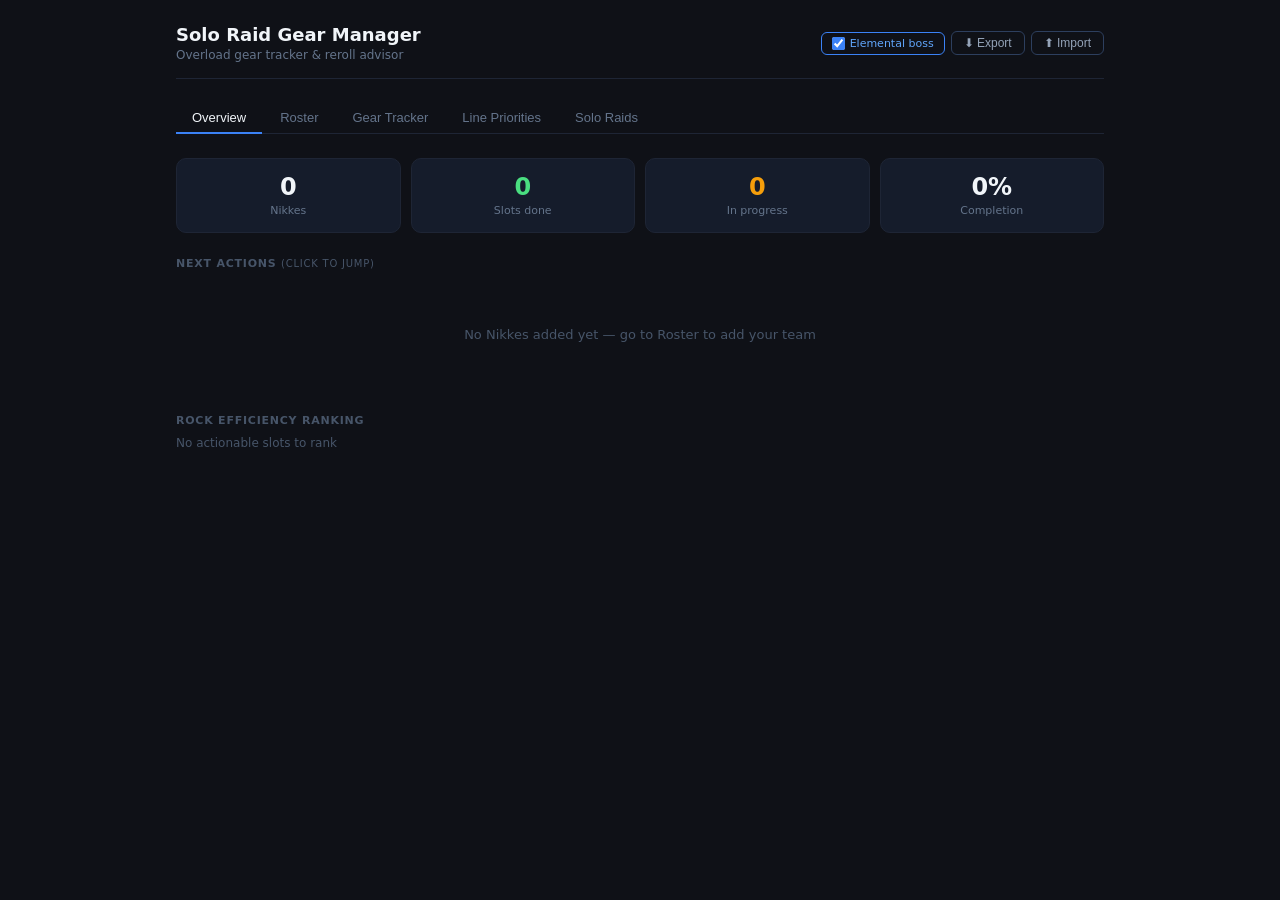
==== nikke_gear_manager.html @ ac1fc8a1 "Update nikke_gear_manager.html" ====
<!DOCTYPE html>
<html lang="en">
<head>
<meta charset="UTF-8"/>
<meta name="viewport" content="width=device-width, initial-scale=1.0"/>
<title>Nikke Solo Raid Gear Manager</title>

<!-- ============================================================
  NIKKE SOLO RAID OVERLOAD GEAR MANAGER
  ============================================================
  A tool to track overload gear lines, score rolls, and
  estimate rock costs for rerolling decisions.

  DATA MODEL
  ----------
  state.nikkes[]
    └── id, name, burst, element
    └── gear { Helmet, Chest, Gloves, Boots }
          └── lines[3] { stat, val, locked }
    └── priorities[]
          └── { line, tier, count, targetTier }

  KEY GAME RULES BAKED IN
  -----------------------
  1. Line appearance rates:  Line 1 = 100%, Line 2 = 50%, Line 3 = 30%
  2. No duplicate stats on the same gear piece
  3. Stat pool renormalizes when stats are already on a piece
  4. Tier probability:  T1–5 = 12% each, T6–10 = 7% each, T11–15 = 1% each
  5. Lock before reset — never reset an unlocked high-value line
  6. T12+ lines auto-flag for immediate locking
  7. Reroll cost = locked lines + 1 rock per roll
  8. DEF is always treated as trash

  VERDICT LOGIC (in order)
  ------------------------
  - 2+ good lines at target             → Keep
  - Good line exists but below target   → Option A (Reset) vs Option B (Sacrifice)
  - 1 good line, need a second          → Lock it, Change Effects on rest
  - No good lines                       → Change Effects freely

  ROCK COST FORMULAS
  ------------------
  Change Effects expected rocks:
    P(good stat on line i) = lineAppear[i] × goodFraction
    P(at least one good on any unlocked line) = 1 - ∏(1 - P_i)
    expectedRolls = 1 / P(at least one good)
    rocks = expectedRolls × (lockedCount + 1)

  Reset Attributes expected rocks (per line, locking after each hit):
    For each remaining good unlocked line:
      P(hit target) = sum of TIER_PROB[targetTier..15]
      P(at least one of N lines hits) = 1 - (1 - P)^N
      rocks += round(1/P) × (lockedCount + 1)
      lockedCount++

  STORAGE
  -------
  All data saved to localStorage under key 'nikke_v8'.
  Data persists across page reloads in the same browser.
============================================================ -->

<style>
/* ── Reset & base ── */
*, *::before, *::after { box-sizing: border-box; margin: 0; padding: 0; }
body {
  font-family: 'Segoe UI', system-ui, sans-serif;
  background: #0f1117;
  color: #e2e8f0;
  font-size: 14px;
  min-height: 100vh;
}

/* ── Layout ── */
.app { max-width: 960px; margin: 0 auto; padding: 1.5rem 1rem; }
.topbar {
  display: flex; align-items: center; justify-content: space-between;
  margin-bottom: 1.5rem; padding-bottom: 1rem;
  border-bottom: 1px solid #1e2535;
}
.title { font-size: 18px; font-weight: 600; color: #f1f5f9; }
.subtitle { font-size: 12px; color: #64748b; margin-top: 3px; }
.badge {
  font-size: 11px; background: #1e3a5f; color: #60a5fa;
  padding: 3px 10px; border-radius: 6px; font-weight: 500;
}

/* ── Tabs ── */
.tabs {
  display: flex; gap: 2px; margin-bottom: 1.5rem;
  border-bottom: 1px solid #1e2535;
}
.tab {
  font-size: 13px; padding: 7px 16px; border: none; background: none;
  color: #64748b; cursor: pointer; border-bottom: 2px solid transparent;
  margin-bottom: -1px; white-space: nowrap; transition: color 0.15s;
}
.tab:hover { color: #94a3b8; }
.tab.active { color: #f1f5f9; font-weight: 500; border-bottom: 2px solid #3b82f6; }
.section { display: none; }
.section.active { display: block; }

/* ── Two-column panel ── */
.two-col { display: grid; grid-template-columns: 185px 1fr; gap: 14px; }
.nikke-list { display: flex; flex-direction: column; gap: 4px; }
.nikke-item {
  padding: 8px 11px; border-radius: 8px; cursor: pointer;
  font-size: 13px; border: 1px solid transparent; line-height: 1.3;
  transition: background 0.1s;
}
.nikke-item:hover { background: #1a2235; }
.nikke-item.active { background: #1a2235; border-color: #2d3f5e; font-weight: 500; }
.nikke-item-sub { font-size: 11px; color: #64748b; margin-top: 2px; font-weight: 400; }

/* ── Roster ── */
.roster-grid { display: grid; grid-template-columns: repeat(auto-fill, minmax(175px, 1fr)); gap: 10px; margin-bottom: 1rem; }
.nikke-card {
  background: #151c2b; border: 1px solid #1e2535;
  border-radius: 10px; padding: .9rem; position: relative;
}
.nikke-name { font-size: 13px; font-weight: 600; margin-bottom: 2px; color: #f1f5f9; }
.nikke-meta { font-size: 11px; color: #64748b; margin-bottom: 9px; }
.gear-dots { display: flex; gap: 5px; }
.dot { width: 10px; height: 10px; border-radius: 50%; border: 1px solid #2d3f5e; background: #1a2235; }
.dot.done   { background: #22c55e; border-color: #22c55e; }
.dot.partial { background: #f59e0b; border-color: #f59e0b; }
.dot.warn   { background: #ef4444; border-color: #ef4444; }
.add-nikke-btn {
  border: 1px dashed #2d3f5e; background: none;
  display: flex; align-items: center; justify-content: center; gap: 6px;
  cursor: pointer; height: 68px; color: #64748b; font-size: 13px;
  border-radius: 10px; width: 175px; transition: background 0.1s;
}
.add-nikke-btn:hover { background: #1a2235; }

/* ── Delete confirm ── */
.del-btn {
  font-size: 12px; background: none; border: none; color: #475569;
  cursor: pointer; padding: 2px 5px; border-radius: 4px; line-height: 1;
}
.del-btn:hover { color: #ef4444; }
.del-confirm {
  display: none; position: absolute; top: 8px; right: 8px;
  background: #151c2b; border: 1px solid #ef4444; border-radius: 8px;
  padding: 6px 8px; font-size: 11px; color: #ef4444; z-index: 10;
  white-space: nowrap; box-shadow: 0 4px 12px rgba(0,0,0,0.4);
  align-items: center; gap: 6px;
}
.del-confirm.show { display: flex; }
.del-confirm-yes { font-size: 11px; font-weight: 600; background: #ef4444; color: #fff; border: none; border-radius: 4px; padding: 2px 8px; cursor: pointer; }
.del-confirm-no  { font-size: 11px; background: none; border: 1px solid #2d3f5e; border-radius: 4px; padding: 2px 8px; cursor: pointer; color: #94a3b8; }

/* ── Gear slot cards ── */
.slot-card {
  background: #151c2b; border: 1px solid #1e2535;
  border-radius: 10px; padding: .9rem; margin-bottom: 8px;
}
.slot-header { display: flex; align-items: center; justify-content: space-between; margin-bottom: 10px; }
.slot-tag {
  font-size: 11px; background: #1a2235; color: #94a3b8;
  padding: 2px 9px; border-radius: 5px; border: 1px solid #2d3f5e; font-weight: 600;
  letter-spacing: .04em; text-transform: uppercase;
}
.lines-grid { display: grid; grid-template-columns: 1fr 1fr 1fr; gap: 8px; }
.line-box {
  border: 1px solid #1e2535; border-radius: 8px; padding: 8px;
  background: #0f1117; display: flex; flex-direction: column; gap: 5px;
}
.line-header { display: flex; align-items: center; justify-content: space-between; }
.line-label { font-size: 10px; color: #475569; text-transform: uppercase; letter-spacing: .05em; }
.line-chance { font-size: 10px; padding: 1px 5px; border-radius: 4px; font-weight: 600; }
.lc-100 { background: #052e16; color: #4ade80; }
.lc-50  { background: #052e16; color: #86efac; }
.lc-30  { background: #422006; color: #fbbf24; }
.line-box select {
  width: 100%; font-size: 12px; border: none; background: #0f1117;
  color: #e2e8f0; cursor: pointer; padding: 2px 0; border-radius: 4px;
}
.line-box select option { background: #151c2b; color: #e2e8f0; }
.line-box select:focus { outline: none; }
.value-row { display: flex; align-items: center; gap: 4px; }
.value-input {
  width: 100%; font-size: 12px; border: none;
  border-bottom: 1px solid #2d3f5e; background: none;
  color: #f1f5f9; padding: 1px 0; outline: none;
}
.value-input::placeholder { color: #334155; }
.value-input:disabled { opacity: .3; cursor: not-allowed; }
.value-unit { font-size: 11px; color: #475569; }
.tier-badge { font-size: 10px; padding: 1px 5px; border-radius: 4px; font-weight: 700; }
.tb-low   { background: #3f1010; color: #f87171; }
.tb-mid   { background: #3f2a06; color: #fbbf24; }
.tb-high  { background: #052e16; color: #4ade80; }
.tb-elite { background: #0c1f3f; color: #60a5fa; }
.line-bar { height: 3px; border-radius: 2px; background: #1e2535; margin-top: 2px; }
.bar-essential { background: #22c55e; }
.bar-ideal     { background: #3b82f6; }
.bar-passable  { background: #f59e0b; }
.bar-trash     { background: #ef4444; }
.prio-tag { font-size: 9px; padding: 1px 5px; border-radius: 3px; font-weight: 600; text-transform: uppercase; letter-spacing: .03em; }
.prio-essential { background: #052e16; color: #4ade80; }
.prio-ideal { background: #0c1f3f; color: #60a5fa; }
.prio-passable { background: #3f2a06; color: #fbbf24; }
.prio-trash { background: #3f1010; color: #f87171; }
.rank-badge { font-size: 10px; font-weight: 700; padding: 1px 6px; border-radius: 4px; margin-right: 6px; background: #1e3a5f; color: #60a5fa; }
.rank-row { cursor: pointer; transition: background 0.1s; }
.rank-row:hover { background: #1a2235; }
.sort-header { cursor: pointer; user-select: none; }
.sort-header:hover { color: #60a5fa; }
.lock-btn {
  font-size: 10px; padding: 2px 6px; border-radius: 4px;
  border: 1px solid #2d3f5e; background: none; cursor: pointer;
  color: #64748b; margin-top: 1px; width: 100%; transition: all 0.1s;
}
.lock-btn.locked { background: #052e16; color: #4ade80; border-color: #166534; }
.lock-btn:hover:not(:disabled) { background: #1a2235; }
.lock-btn:disabled { opacity: .3; cursor: not-allowed; }
.warn-text  { font-size: 10px; color: #ef4444; }
.below-text { font-size: 10px; color: #f59e0b; }

/* ── Verdict box ── */
.verdict {
  margin-top: 9px; padding: 10px 12px; border-radius: 8px;
  font-size: 12px; line-height: 1.6;
}
.v-keep   { background: #052e16; border: 1px solid #166534; color: #86efac; }
.v-ok     { background: #3f2a06; border: 1px solid #92400e; color: #fcd34d; }
.v-reroll { background: #3f1010; border: 1px solid #991b1b; color: #fca5a5; }
.verdict-title { font-weight: 700; font-size: 13px; margin-bottom: 7px; cursor: pointer; list-style: none; display: flex; align-items: center; gap: 6px; }
.verdict-title::before { content: '▶'; font-size: 9px; transition: transform 0.15s; }
details[open] > .verdict-title::before { transform: rotate(90deg); }
.verdict-title::-webkit-details-marker { display: none; }
.verdict-option {
  margin-bottom: 8px; padding: 8px 10px; border-radius: 6px;
  background: rgba(0,0,0,0.25);
}
.verdict-option-title { font-weight: 600; margin-bottom: 4px; }
.verdict-steps { display: flex; flex-direction: column; gap: 3px; margin-top: 4px; }
.verdict-step  { display: flex; gap: 7px; align-items: baseline; font-size: 11px; }
.step-num      { font-weight: 700; opacity: .5; flex-shrink: 0; width: 14px; }
.rock-est {
  display: inline-block; margin-top: 6px; font-size: 11px;
  padding: 2px 9px; border-radius: 5px;
  background: rgba(255,255,255,0.08); font-weight: 700;
}
.recommended-badge {
  font-size: 10px; background: #166534; color: #4ade80;
  padding: 1px 6px; border-radius: 4px; margin-left: 6px; vertical-align: middle;
}

/* ── Attribute summary table ── */
.attr-summary {
  margin-bottom: 10px; background: #151c2b;
  border: 1px solid #1e2535; border-radius: 10px; padding: .9rem;
}
.attr-summary-title {
  font-size: 11px; font-weight: 600; margin-bottom: 9px;
  color: #64748b; text-transform: uppercase; letter-spacing: .07em;
}
.attr-table { width: 100%; border-collapse: collapse; font-size: 12px; }
.attr-table th {
  text-align: left; font-size: 10px; font-weight: 600; color: #475569;
  padding: 3px 7px; text-transform: uppercase; letter-spacing: .05em;
  border-bottom: 1px solid #1e2535;
}
.attr-table td { padding: 5px 7px; border-bottom: 1px solid #1a2235; }
.attr-table tr:last-child td { border-bottom: none; }
.met   { color: #4ade80; font-weight: 600; }
.unmet { color: #f87171; font-weight: 600; }
.no-min { color: #475569; }

/* ── Priority tab ── */
.prio-card {
  background: #151c2b; border: 1px solid #1e2535;
  border-radius: 10px; padding: .9rem; margin-bottom: 8px;
}
.prio-col-labels { display: grid; grid-template-columns: 1fr 90px 50px 72px 26px; gap: 6px; margin-bottom: 5px; }
.prio-col-label  { font-size: 10px; color: #475569; text-transform: uppercase; letter-spacing: .05em; padding: 0 3px; }
.prio-row        { display: grid; grid-template-columns: 1fr 90px 50px 72px 26px; gap: 6px; align-items: center; margin-bottom: 4px; }
.prio-row select, .tier-target-select { font-size: 12px; background: #0f1117; color: #e2e8f0; border: 1px solid #2d3f5e; border-radius: 4px; padding: 2px 4px; }
.prio-count-input {
  width: 100%; font-size: 12px; padding: 2px 4px; text-align: center;
  border: 1px solid #2d3f5e; border-radius: 4px;
  background: #0f1117; color: #e2e8f0;
}
.tier-target-select { width: 100%; }
.add-line-btn {
  font-size: 12px; background: none; border: 1px dashed #2d3f5e;
  border-radius: 6px; padding: 4px 12px; cursor: pointer; color: #64748b;
  margin-top: 4px; transition: background 0.1s;
}
.add-line-btn:hover { background: #1a2235; }
.prio-hint { font-size: 11px; color: #475569; margin-top: 4px; }
.small-del-btn { font-size: 12px; background: none; border: none; color: #475569; cursor: pointer; padding: 2px 4px; border-radius: 3px; }
.small-del-btn:hover { color: #ef4444; }

/* ── Overview ── */
.ov-grid { display: grid; grid-template-columns: repeat(4,1fr); gap: 10px; margin-bottom: 1.5rem; }
.metric-card { background: #151c2b; border: 1px solid #1e2535; border-radius: 10px; padding: .9rem; text-align: center; }
.metric-val   { font-size: 24px; font-weight: 700; margin-bottom: 3px; color: #f1f5f9; }
.metric-label { font-size: 11px; color: #64748b; }
.ov-nikke { background: #151c2b; border: 1px solid #1e2535; border-radius: 10px; padding: .8rem; margin-bottom: 8px; }
.prog-row { display: grid; grid-template-columns: 130px 1fr 38px; gap: 10px; align-items: center; font-size: 13px; margin-bottom: 6px; }
.prog-bg  { height: 5px; background: #1a2235; border-radius: 3px; overflow: hidden; }
.prog-fill { height: 100%; border-radius: 3px; background: #3b82f6; }
.prog-pct { font-size: 11px; color: #64748b; text-align: right; }
.pills { display: flex; flex-wrap: wrap; gap: 4px; margin-top: 4px; }
.pill { font-size: 11px; padding: 2px 8px; border-radius: 5px; font-weight: 500; }
.p-essential { background: #052e16; color: #4ade80; }
.p-ideal     { background: #0c1f3f; color: #60a5fa; }
.p-passable  { background: #3f2a06; color: #fbbf24; }
.p-unmet     { background: #3f1010; color: #f87171; }

/* ── Forms ── */
.form-panel {
  display: none; max-width: 320px; background: #151c2b;
  border: 1px solid #1e2535; border-radius: 10px;
  padding: .9rem; margin-top: 10px;
}
.form-panel.show { display: block; }
.form-panel-title { font-size: 13px; font-weight: 600; margin-bottom: 12px; color: #f1f5f9; }
.form-row { margin-bottom: 10px; }
.form-label { font-size: 12px; color: #94a3b8; margin-bottom: 4px; display: block; }
.form-input { width: 100%; font-size: 13px; padding: 6px 9px; background: #0f1117; border: 1px solid #2d3f5e; border-radius: 6px; color: #e2e8f0; }
.form-row select { width: 100%; font-size: 13px; padding: 6px 9px; background: #0f1117; border: 1px solid #2d3f5e; border-radius: 6px; color: #e2e8f0; }
.btn { font-size: 13px; padding: 6px 16px; border-radius: 6px; cursor: pointer; border: 1px solid #2d3f5e; background: none; color: #94a3b8; transition: background 0.1s; }
.btn:hover { background: #1a2235; }
.btn-primary { background: #3b82f6; color: #fff; border-color: #3b82f6; }
.btn-primary:hover { background: #2563eb; }
.btn-row { display: flex; gap: 8px; justify-content: flex-end; margin-top: 12px; }
.nikke-hdr { display: flex; align-items: center; gap: 9px; margin-bottom: 12px; }
.avatar {
  width: 34px; height: 34px; border-radius: 50%; background: #1e3a5f;
  display: flex; align-items: center; justify-content: center;
  font-size: 12px; font-weight: 700; color: #60a5fa; flex-shrink: 0;
}
.info-note {
  font-size: 11px; color: #64748b; padding: 7px 10px;
  background: #0f1117; border-radius: 6px; border: 1px solid #1e2535;
}
.section-label {
  font-size: 11px; font-weight: 600; color: #475569;
  text-transform: uppercase; letter-spacing: .07em; margin-bottom: 9px;
}
.empty-state { text-align: center; padding: 3rem 1rem; color: #475569; font-size: 13px; }
.topbar-actions { display: flex; gap: 6px; align-items: center; }
.elemental-toggle { display: flex; align-items: center; gap: 5px; font-size: 11px; color: #94a3b8; cursor: pointer; padding: 4px 10px; border: 1px solid #2d3f5e; border-radius: 6px; }
.elemental-toggle:has(input:checked) { border-color: #3b82f6; color: #60a5fa; }
.btn-sm { font-size: 12px; padding: 4px 12px; border-radius: 6px; cursor: pointer; border: 1px solid #2d3f5e; background: none; color: #94a3b8; transition: background 0.1s; }
.btn-sm:hover { background: #1a2235; color: #f1f5f9; }
#nn-select { background: #0f1117; color: #e2e8f0; border: 1px solid #2d3f5e; border-radius: 6px; font-size: 13px; }
#nn-select option { padding: 4px 8px; }
#nn-select option:checked { background: #1e3a5f; color: #60a5fa; }
</style>
</head>
<body>
<div class="app">
  <div class="topbar">
    <div>
      <div class="title">Solo Raid Gear Manager</div>
      <div class="subtitle">Overload gear tracker &amp; reroll advisor</div>
    </div>
    <div class="topbar-actions">
      <label class="elemental-toggle" title="Include Elemental Damage in gain calculations">
        <input type="checkbox" id="elemental-chk" onchange="toggleElementalBoss(this.checked)" style="accent-color:#3b82f6"/>
        <span>Elemental boss</span>
      </label>
      <button class="btn btn-sm" onclick="exportData()">⬇ Export</button>
      <button class="btn btn-sm" onclick="document.getElementById('import-file').click()">⬆ Import</button>
      <input type="file" id="import-file" accept=".json" style="display:none" onchange="importData(event)">
    </div>
  </div>

  <div class="tabs">
    <button class="tab active" onclick="switchTab('overview',event)">Overview</button>
    <button class="tab" onclick="switchTab('roster',event)">Roster</button>
    <button class="tab" onclick="switchTab('gear',event)">Gear Tracker</button>
    <button class="tab" onclick="switchTab('priority',event)">Line Priorities</button>
    <button class="tab" onclick="switchTab('raids',event)">Solo Raids</button>
  </div>

  <div id="overview" class="section active"></div>
  <div id="roster"   class="section"></div>
  <div id="gear"     class="section"></div>
  <div id="priority" class="section"></div>
  <div id="raids"    class="section"></div>
</div>

<script>
// ============================================================
//  CONSTANTS & GAME DATA
// ============================================================

const SLOTS = ['Helmet', 'Chest', 'Gloves', 'Boots'];

const PRIORITY_TIERS = ['Essential', 'Ideal', 'Passable'];

// Full Nikke roster from Prydwen.gg (name, burst, element)
// Burst: I, II, III; Element: Fire, Water, Wind, Electric, Iron
const NIKKE_DATABASE = [
  {name:'2B',burst:'III',element:'Fire'},
  {name:'A2',burst:'III',element:'Fire'},
  {name:'Ada Wong',burst:'III',element:'Electric'},
  {name:'Ade',burst:'II',element:'Wind'},
  {name:'Ade: Agent Bunny',burst:'II',element:'Iron'},
  {name:'Admi',burst:'II',element:'Wind'},
  {name:'Alice',burst:'III',element:'Fire'},
  {name:'Alice: Wonderland Bunny',burst:'I',element:'Water'},
  {name:'Anchor',burst:'I',element:'Wind'},
  {name:'Anchor: Innocent Maid',burst:'II',element:'Water'},
  {name:'Anis',burst:'II',element:'Iron'},
  {name:'Anis: Sparkling Summer',burst:'III',element:'Electric'},
  {name:'Anis: Star',burst:'I',element:'Electric'},
  {name:'Anne: Miracle Fairy',burst:'II',element:'Wind'},
  {name:'Arcana',burst:'II',element:'Electric'},
  {name:'Arcana: Fortune Mate',burst:'II',element:'Fire'},
  {name:'Aria',burst:'II',element:'Water'},
  {name:'Asuka Shikinami Langley',burst:'III',element:'Fire'},
  {name:'Asuka Shikinami Langley: Wille',burst:'III',element:'Wind'},
  {name:'Avistar',burst:'I',element:'Electric'},
  {name:'Bay',burst:'II',element:'Fire'},
  {name:'Bay (Treasure)',burst:'II',element:'Fire'},
  {name:'Belorta',burst:'II',element:'Electric'},
  {name:'Biscuit',burst:'II',element:'Electric'},
  {name:'Blanc',burst:'II',element:'Wind'},
  {name:'Bready',burst:'III',element:'Water'},
  {name:'Brid',burst:'III',element:'Water'},
  {name:'Brid: Silent Track',burst:'II',element:'Fire'},
  {name:'Centi',burst:'II',element:'Iron'},
  {name:'Centi (Treasure)',burst:'II',element:'Iron'},
  {name:'Chime',burst:'II',element:'Iron'},
  {name:'Chisato Nishikigi',burst:'III',element:'Iron'},
  {name:'Cinderella',burst:'III',element:'Electric'},
  {name:'Claire Redfield',burst:'I',element:'Electric'},
  {name:'Clay',burst:'II',element:'Electric'},
  {name:'Cocoa',burst:'I',element:'Fire'},
  {name:'Crow',burst:'III',element:'Fire'},
  {name:'Crown',burst:'II',element:'Iron'},
  {name:'Crust',burst:'II',element:'Water'},
  {name:'D',burst:'III',element:'Wind'},
  {name:'D: Killer Wife',burst:'I',element:'Fire'},
  {name:'Delta',burst:'II',element:'Wind'},
  {name:'Delta: Ninja Thief',burst:'II',element:'Water'},
  {name:'Diesel',burst:'II',element:'Wind'},
  {name:'Diesel (Treasure)',burst:'II',element:'Wind'},
  {name:'Diesel: Winter Sweets',burst:'III',element:'Fire'},
  {name:'Dolla',burst:'II',element:'Wind'},
  {name:'Dorothy',burst:'I',element:'Water'},
  {name:'Dorothy: Serendipity',burst:'III',element:'Water'},
  {name:'Drake',burst:'III',element:'Fire'},
  {name:'Drake (Treasure)',burst:'III',element:'Fire'},
  {name:'E.H.',burst:'III',element:'Wind'},
  {name:'Ein',burst:'III',element:'Electric'},
  {name:'Elegg',burst:'II',element:'Electric'},
  {name:'Elegg: Boom and Shock',burst:'III',element:'Water'},
  {name:'Emilia',burst:'III',element:'Water'},
  {name:'Emma',burst:'I',element:'Fire'},
  {name:'Emma: Tactical Upgrade',burst:'I',element:'Fire'},
  {name:'Epinel',burst:'III',element:'Wind'},
  {name:'Ether',burst:'I',element:'Electric'},
  {name:'Eunhwa',burst:'II',element:'Fire'},
  {name:'Eunhwa: Tactical Upgrade',burst:'II',element:'Fire'},
  {name:'Eve',burst:'III',element:'Iron'},
  {name:'Exia',burst:'I',element:'Electric'},
  {name:'Exia (Treasure)',burst:'I',element:'Electric'},
  {name:'Flora',burst:'II',element:'Electric'},
  {name:'Folkwang',burst:'II',element:'Water'},
  {name:'Frima',burst:'I',element:'Iron'},
  {name:'Frima (Treasure)',burst:'I',element:'Iron'},
  {name:'Grave',burst:'II',element:'Fire'},
  {name:'Guillotine',burst:'III',element:'Electric'},
  {name:'Guillotine: Winter Slayer',burst:'III',element:'Water'},
  {name:'Guilty',burst:'II',element:'Wind'},
  {name:'Harran',burst:'III',element:'Electric'},
  {name:'Helm',burst:'III',element:'Water'},
  {name:'Helm (Treasure)',burst:'III',element:'Water'},
  {name:'Helm: Aquamarine',burst:'II',element:'Iron'},
  {name:'Himeno',burst:'II',element:'Wind'},
  {name:'Isabel',burst:'III',element:'Electric'},
  {name:'Jackal',burst:'I',element:'Iron'},
  {name:'Jill Valentine',burst:'III',element:'Electric'},
  {name:'Julia',burst:'III',element:'Iron'},
  {name:'Julia (Treasure)',burst:'III',element:'Iron'},
  {name:'K',burst:'III',element:'Electric'},
  {name:'Kilo',burst:'III',element:'Fire'},
  {name:'Kurumi',burst:'I',element:'Iron'},
  {name:'Label',burst:'I',element:'Iron'},
  {name:'Laplace',burst:'III',element:'Iron'},
  {name:'Laplace (Treasure)',burst:'III',element:'Iron'},
  {name:'Leona',burst:'II',element:'Water'},
  {name:'Liberalio',burst:'III',element:'Wind'},
  {name:'Lily',burst:'II',element:'Wind'},
  {name:'Liter',burst:'I',element:'Iron'},
  {name:'Little Mermaid (Siren)',burst:'I',element:'Wind'},
  {name:'Ludmilla',burst:'I',element:'Water'},
  {name:'Ludmilla: Winter Owner',burst:'III',element:'Water'},
  {name:'Maiden',burst:'III',element:'Electric'},
  {name:'Maiden: Ice Rose',burst:'III',element:'Electric'},
  {name:'Makima',burst:'II',element:'Water'},
  {name:'Mana',burst:'III',element:'Wind'},
  {name:'Marciana',burst:'II',element:'Iron'},
  {name:'Mari Makinami Illustrious',burst:'II',element:'Electric'},
  {name:'Mary',burst:'I',element:'Water'},
  {name:'Mary: Bay Goddess',burst:'I',element:'Water'},
  {name:'Mast',burst:'II',element:'Electric'},
  {name:'Mast: Romantic Maid',burst:'II',element:'Water'},
  {name:'Maxwell',burst:'III',element:'Iron'},
  {name:'Mica',burst:'I',element:'Wind'},
  {name:'Mica: Snow Buddy',burst:'I',element:'Iron'},
  {name:'Mihara',burst:'III',element:'Water'},
  {name:'Mihara: Bonding Chain',burst:'III',element:'Fire'},
  {name:'Milk',burst:'I',element:'Water'},
  {name:'Milk (Treasure)',burst:'I',element:'Water'},
  {name:'Milk: Blooming Bunny',burst:'III',element:'Iron'},
  {name:'Mint',burst:'II',element:'Iron'},
  {name:'Miranda',burst:'I',element:'Fire'},
  {name:'Miranda (Treasure)',burst:'I',element:'Fire'},
  {name:'Misato Katsuragi',burst:'I',element:'Iron'},
  {name:'Modernia',burst:'III',element:'Fire'},
  {name:'Moran',burst:'I',element:'Electric'},
  {name:'Moran (Treasure)',burst:'I',element:'Electric'},
  {name:'Mori',burst:'II',element:'Wind'},
  {name:'N102',burst:'I',element:'Water'},
  {name:'Naga',burst:'II',element:'Electric'},
  {name:'Nayuta',burst:'II',element:'Wind'},
  {name:'Neon',burst:'I',element:'Fire'},
  {name:'Neon: Blue Ocean',burst:'III',element:'Water'},
  {name:'Neon: Vision Eye',burst:'III',element:'Electric'},
  {name:'Nero',burst:'II',element:'Fire'},
  {name:'Neve',burst:'III',element:'Water'},
  {name:'Nihilister',burst:'II',element:'Fire'},
  {name:'Noah',burst:'II',element:'Wind'},
  {name:'Noir',burst:'III',element:'Wind'},
  {name:'Noise',burst:'I',element:'Electric'},
  {name:'Novel',burst:'II',element:'Iron'},
  {name:'Pascal',burst:'I',element:'Iron'},
  {name:'Pepper',burst:'I',element:'Wind'},
  {name:'Phantom',burst:'III',element:'Water'},
  {name:'Poli',burst:'II',element:'Water'},
  {name:'Poli (Treasure)',burst:'II',element:'Water'},
  {name:'Power',burst:'III',element:'Fire'},
  {name:'Privaty',burst:'III',element:'Water'},
  {name:'Privaty (Treasure)',burst:'III',element:'Water'},
  {name:'Privaty: Unkind Maid',burst:'III',element:'Electric'},
  {name:'Product 08',burst:'I',element:'Electric'},
  {name:'Product 12',burst:'III',element:'Fire'},
  {name:'Product 23',burst:'II',element:'Wind'},
  {name:'Quency',burst:'II',element:'Electric'},
  {name:'Quency: Escape Queen',burst:'III',element:'Water'},
  {name:'Quiry',burst:'III',element:'Wind'},
  {name:'Ram',burst:'I',element:'Wind'},
  {name:'Rapi',burst:'III',element:'Fire'},
  {name:'Rapi: Red Hood',burst:'III',element:'Fire'},
  {name:'Rapunzel',burst:'I',element:'Iron'},
  {name:'Rapunzel: Pure Grace',burst:'I',element:'Iron'},
  {name:'Raven',burst:'III',element:'Iron'},
  {name:'Red Hood',burst:'All',element:'Iron'},
  {name:'Rei',burst:'I',element:'Water'},
  {name:'Rei Ayanami',burst:'III',element:'Fire'},
  {name:'Rei Ayanami (Tentative Name)',burst:'III',element:'Wind'},
  {name:'Rem',burst:'II',element:'Water'},
  {name:'Rosanna',burst:'I',element:'Electric'},
  {name:'Rosanna: Chic Ocean',burst:'II',element:'Wind'},
  {name:'Rouge',burst:'I',element:'Electric'},
  {name:'Rumani',burst:'I',element:'Fire'},
  {name:'Rupee',burst:'II',element:'Iron'},
  {name:'Rupee: Winter Shopper',burst:'I',element:'Electric'},
  {name:'Sakura',burst:'I',element:'Fire'},
  {name:'Sakura Suzuhara',burst:'I',element:'Water'},
  {name:'Sakura: Bloom in Summer',burst:'III',element:'Wind'},
  {name:'Scarlet',burst:'III',element:'Electric'},
  {name:'Scarlet: Black Shadow',burst:'III',element:'Wind'},
  {name:'Signal',burst:'II',element:'Fire'},
  {name:'Sin',burst:'II',element:'Electric'},
  {name:'Snow Crane',burst:'II',element:'Water'},
  {name:'Snow White',burst:'III',element:'Iron'},
  {name:'Snow White: Heavy Arms',burst:'III',element:'Water'},
  {name:'Snow White: Innocent Days',burst:'III',element:'Iron'},
  {name:'Soda',burst:'I',element:'Fire'},
  {name:'Soda: Twinkling Bunny',burst:'III',element:'Iron'},
  {name:'Soldier EG',burst:'III',element:'Electric'},
  {name:'Soldier FA',burst:'II',element:'Iron'},
  {name:'Soldier OW',burst:'I',element:'Fire'},
  {name:'Soline',burst:'III',element:'Iron'},
  {name:'Soline: Frost Ticket',burst:'I',element:'Water'},
  {name:'Sora',burst:'I',element:'Wind'},
  {name:'Sugar',burst:'III',element:'Iron'},
  {name:'Takina Inoue',burst:'II',element:'Iron'},
  {name:'Tia',burst:'I',element:'Iron'},
  {name:'Tove',burst:'I',element:'Water'},
  {name:'Tove (Treasure)',burst:'I',element:'Water'},
  {name:'Trina',burst:'II',element:'Electric'},
  {name:'Trony',burst:'III',element:'Fire'},
  {name:'Velvet',burst:'II',element:'Wind'},
  {name:'Vesti',burst:'III',element:'Water'},
  {name:'Vesti: Tactical Upgrade',burst:'III',element:'Fire'},
  {name:'Viper',burst:'II',element:'Water'},
  {name:'Viper (Treasure)',burst:'II',element:'Water'},
  {name:'Volume',burst:'I',element:'Wind'},
  {name:'Yan',burst:'I',element:'Fire'},
  {name:'Yulha',burst:'III',element:'Fire'},
  {name:'Yuni',burst:'II',element:'Fire'},
  {name:'Zwei',burst:'I',element:'Electric'},
  {name:'Zwei (Treasure)',burst:'I',element:'Electric'},
  {name:'iDoll Flower',burst:'I',element:'Wind'},
  {name:'iDoll Ocean',burst:'I',element:'Water'},
  {name:'iDoll Sun',burst:'III',element:'Iron'},
];

// All possible overload stats
const ALL_LINES = [
  'ATK', 'Elemental Damage', 'Max Ammo', 'Charge Speed',
  'Charge Damage', 'Critical Rate', 'Critical Damage', 'Hit Rate', 'DEF'
];

// Stats that are always trash — never worth keeping
const ALWAYS_TRASH = new Set(['DEF']);

// Stats whose values are expressed as percentages
const IS_PCT = new Set([
  'ATK', 'Elemental Damage', 'Charge Speed', 'Charge Damage',
  'Critical Rate', 'Critical Damage', 'Hit Rate', 'DEF'
]);

// Prydwen minimum acceptable values per single line
// (based on community guides — lines below this are considered weak rolls)
const MIN_VAL = {
  'Elemental Damage': 19.35,
  'Max Ammo':         52.50,
  'ATK':               9.70,
  'Charge Speed':      4.04,
  'Hit Rate':          9.70,
};

// Exact % values per tier (T1–T15) for each stat
// Source: in-game probability table
const TIER_TABLE = {
  'Elemental Damage': [9.54,10.94,12.34,13.75,15.15,16.55,17.95,19.35,20.75,22.15,23.56,24.96,26.36,27.76,29.16],
  'Hit Rate':         [4.77,5.47,6.18,6.88,7.59,8.29,9.00,9.70,10.40,11.11,11.81,12.52,13.22,13.93,14.63],
  'Max Ammo':         [27.84,31.95,36.06,40.17,44.28,48.39,52.50,56.60,60.71,64.82,68.93,73.04,77.15,81.26,85.37],
  'ATK':              [4.77,5.47,6.18,6.88,7.59,8.29,9.00,9.70,10.40,11.11,11.81,12.52,13.22,13.93,14.63],
  'Charge Damage':    [4.77,5.47,6.18,6.88,7.59,8.29,9.00,9.70,10.40,11.11,11.81,12.52,13.22,13.93,14.63],
  'Charge Speed':     [1.98,2.28,2.57,2.86,3.16,3.45,3.75,4.04,4.33,4.63,4.92,5.21,5.51,5.80,6.09],
  'Critical Rate':    [2.30,2.64,2.98,3.32,3.66,4.00,4.35,4.69,5.03,5.37,5.71,6.05,6.39,6.73,7.07],
  'Critical Damage':  [6.64,7.62,8.60,9.58,10.56,11.54,12.52,13.50,14.48,15.46,16.44,17.42,18.40,19.38,20.36],
  'DEF':              [4.77,5.47,6.18,6.88,7.59,8.29,9.00,9.70,10.40,11.11,11.81,12.52,13.22,13.93,14.63],
};

// Probability that a stat roll lands in each tier
// T1–5: 12% each, T6–10: 7% each, T11–15: 1% each
// Index 0 unused; index 1 = T1, index 15 = T15
const TIER_PROB = [0, 12,12,12,12,12, 7,7,7,7,7, 1,1,1,1,1];

// Probability that a stat appears at all on each line
// Line 1 always has a stat; Line 2 = 50% chance; Line 3 = 30% chance
const LINE_APPEAR = [1.0, 0.5, 0.3];
const LINE_CHANCE_LABELS = ['100%', '50%', '30%'];
const LINE_CHANCE_CSS    = ['lc-100', 'lc-50', 'lc-30'];

// Base % chance for each stat to appear on a line (sums to 100)
// When a stat is already on the piece, the pool renormalizes across remaining stats
const STAT_BASE_CHANCE = {
  'ATK': 10, 'Elemental Damage': 10, 'Max Ammo': 12,
  'Charge Speed': 12, 'Charge Damage': 12, 'Critical Rate': 12,
  'Critical Damage': 10, 'Hit Rate': 12, 'DEF': 10,
};


// ============================================================
//  PROBABILITY HELPERS
// ============================================================

/*
 * Probability of hitting targetTier or above on a single Reset Attributes roll.
 * Formula: sum of TIER_PROB[targetTier..15] / 100
 */
function probHitTargetTier(targetTier) {
  let p = 0;
  for (let t = targetTier; t <= 15; t++) p += TIER_PROB[t];
  return p / 100;
}

/*
 * Detect the tier of a rolled value for a given stat.
 * Scans TIER_TABLE from T15 down and returns the first tier
 * whose threshold is <= the rolled value.
 */
function getTier(stat, val) {
  const thresholds = TIER_TABLE[stat];
  if (!thresholds) return null;
  const v = parseFloat(val);
  if (isNaN(v)) return null;
  for (let i = 14; i >= 0; i--) {
    if (v >= thresholds[i] - 0.005) return i + 1; // tier is 1-indexed
  }
  return 1;
}

/*
 * Visual badge info for a given tier number.
 */
function tierBadgeInfo(tier) {
  if (!tier) return null;
  if (tier >= 15) return { label: 'T15★', cls: 'tb-elite' };
  if (tier >= 12) return { label: `T${tier}◆`, cls: 'tb-high' };
  if (tier >= 6)  return { label: `T${tier}`,  cls: 'tb-mid'  };
  return { label: `T${tier}`, cls: 'tb-low' };
}

/*
 * Returns a normalized pool of stat probabilities, excluding stats already on the piece.
 * This is because no stat can appear twice on the same gear piece.
 *
 * usedStats: Set of stat names already present on this piece
 * Returns: { statName: normalizedFraction, ... }
 */
function remainingStatPool(usedStats) {
  let total = 0;
  const pool = {};
  ALL_LINES.forEach(s => {
    if (!usedStats.has(s)) {
      pool[s] = STAT_BASE_CHANCE[s];
      total  += STAT_BASE_CHANCE[s];
    }
  });
  const normalized = {};
  Object.entries(pool).forEach(([s, c]) => normalized[s] = c / total);
  return normalized;
}

/*
 * Given a normalized stat pool and a Nikke's priority list,
 * returns the fraction of the pool that consists of Essential/Ideal stats.
 * This fraction is used to estimate how likely a Change Effects roll
 * lands a good stat on any given line.
 */
function goodStatFraction(pool, nikke) {
  return nikke.priorities
    .filter(p => p.tier === 'Essential' || p.tier === 'Ideal')
    .reduce((sum, p) => sum + (pool[p.line] || 0), 0);
}

/*
 * Probability that at least one of the given unlocked lines produces
 * a good stat in a single Change Effects roll.
 *
 * unlockedLines: array of { appear: 0.3/0.5/1.0 } for each unlocked line
 * goodFrac:      fraction of renormalized pool that is Essential/Ideal
 *
 * Formula:
 *   P(good on line i) = appear[i] × goodFrac
 *   P(no good on line i) = 1 - P(good on line i)
 *   P(no good on any line) = ∏ P(no good on line i)
 *   P(at least one good) = 1 - P(no good on any line)
 */
function pAtLeastOneGood(unlockedLines, goodFrac) {
  let pNone = 1;
  unlockedLines.forEach(l => { pNone *= (1 - l.appear * goodFrac); });
  return 1 - pNone;
}

/*
 * Expected rocks to land a good stat via Change Effects.
 *
 * Formula:
 *   expectedRolls = ceil(1 / P(at least one good))
 *   rocks = expectedRolls × (lockedCount + 1)
 */
function estChangeEffectsRocks(unlockedLines, goodFrac, lockedCount) {
  if (!unlockedLines.length) return 0;
  const p = pAtLeastOneGood(unlockedLines, goodFrac);
  if (p <= 0) return 999;
  return Math.round(1 / p) * rocksPerRoll(lockedCount);
}

/*
 * Expected rocks to get N good unlocked lines to targetTier+ via Reset Attributes.
 * Locks each line as it hits the target, then continues with the next.
 *
 * Formula (iterative):
 *   For each remaining unlocked good line:
 *     P(at least one of N lines hits target) = 1 - (1 - tProb)^N
 *     rocks += round(1 / P) × rocksPerRoll(currentLocked)
 *     currentLocked++ (just locked one)
 */
function estResetAttributesRocks(goodUnlockedCount, startLockedCount, targetTierProb) {
  let rocks = 0;
  let lockedCount = startLockedCount;
  let remaining = goodUnlockedCount;
  while (remaining > 0) {
    const p = 1 - Math.pow(1 - targetTierProb, remaining);
    rocks += Math.round(1 / p) * rocksPerRoll(lockedCount);
    lockedCount++;
    remaining--;
  }
  return rocks;
}

/*
 * Rock cost per roll = number of locked lines + 1.
 * 0 locked → 1 rock/roll
 * 1 locked → 2 rocks/roll
 * 2 locked → 3 rocks/roll
 */
function rocksPerRoll(lockedCount) {
  return lockedCount + 1;
}

/*
 * Expected value of a stat when hitting targetTier or above.
 * Weighted average of tier values from targetTier..15, weighted by TIER_PROB.
 */
function expectedValAtTarget(stat, targetTier) {
  const thresholds = TIER_TABLE[stat];
  if (!thresholds) return 0;
  let weightedSum = 0, totalProb = 0;
  for (let t = targetTier; t <= 15; t++) {
    weightedSum += thresholds[t - 1] * TIER_PROB[t];
    totalProb += TIER_PROB[t];
  }
  return totalProb > 0 ? weightedSum / totalProb : 0;
}

/*
 * Expected value of a stat across ALL tiers (T1-T15), weighted by TIER_PROB.
 * This is what you expect from a fresh Change Effects roll — any tier can appear.
 */
function expectedValAnyTier(stat) {
  const thresholds = TIER_TABLE[stat];
  if (!thresholds) return 0;
  let weightedSum = 0, totalProb = 0;
  for (let t = 1; t <= 15; t++) {
    weightedSum += thresholds[t - 1] * TIER_PROB[t];
    totalProb += TIER_PROB[t];
  }
  return totalProb > 0 ? weightedSum / totalProb : 0;
}

/*
 * Expected value gain from Reset Attributes on a line.
 * Gain = expected value at target tier - current value.
 * If elemental boss mode is off, Elemental Damage gain is weighted at 0.
 */
function resetGain(stat, currentVal, targetTier) {
  if (stat === 'Elemental Damage' && !state.elementalBoss) return 0;
  const expected = expectedValAtTarget(stat, targetTier);
  const current = parseFloat(currentVal) || 0;
  return Math.max(0, expected - current);
}

/*
 * Expected value gain from Change Effects (landing a new good stat).
 * Uses the weighted average across all good stats in the pool,
 * assuming the new line will land at the average tier (weighted by TIER_PROB).
 * targetTier is the minimum acceptable tier for the nikke's priorities.
 * Excludes Elemental Damage from gain calculation if elementalBoss is off.
 */
function changeEffectsGain(nikke, pool, currentLines, sacrificedLines) {
  // sacrificedLines: optional array of lines being sacrificed (for net gain calculation)
  const goodPrios = nikke.priorities.filter(p => p.tier === 'Essential' || p.tier === 'Ideal');
  if (!goodPrios.length) return { stat: '—', gain: 0, loss: 0, net: 0 };

  // Count how many of each stat already exist across ALL gear (excluding sacrificed lines on this piece)
  const statCountAcrossGear = {};
  SLOTS.forEach(s => {
    nikke.gear[s].lines.forEach(l => {
      if (l.stat) statCountAcrossGear[l.stat] = (statCountAcrossGear[l.stat] || 0) + 1;
    });
  });
  // Subtract sacrificed lines (they're being given up)
  if (sacrificedLines) {
    sacrificedLines.forEach(l => {
      if (l.stat && statCountAcrossGear[l.stat]) statCountAcrossGear[l.stat]--;
    });
  }

  // Calculate the LOSS from sacrificing good lines
  let totalLoss = 0;
  if (sacrificedLines && sacrificedLines.length) {
    sacrificedLines.forEach(l => {
      if (!l.stat || !l.val) return;
      const cls = classifyLine(l.stat, nikke);
      if (!isGoodLine(cls)) return; // only count loss of good stats
      const currentVal = parseFloat(l.val) || 0;
      if (currentVal <= 0) return;
      // P(stat comes back on at least one sacrificed line)
      const comebackFrac = pool[l.stat] || 0;
      const evIfBack = expectedValAnyTier(l.stat); // comes back at random tier
      // Average appear rate across sacrificed lines
      const numSacLines = sacrificedLines.length;
      const avgAppear = sacrificedLines.reduce((s, sl) => s + (LINE_APPEAR[sl.idx !== undefined ? sl.idx : 0] || 0.6), 0) / numSacLines;
      const pComeBack = 1 - Math.pow(1 - comebackFrac * avgAppear, numSacLines);
      let effectiveLoss = currentVal - (pComeBack * evIfBack);
      if (l.stat === 'Elemental Damage' && !state.elementalBoss) effectiveLoss = 0;
      if (effectiveLoss > 0) totalLoss += effectiveLoss;
    });
  }

  // Calculate the GAIN from landing a new good stat
  // Skip stats where priority count is already met
  let totalWeight = 0, weightedGain = 0;
  const gains = [];
  goodPrios.forEach(p => {
    const w = pool[p.line] || 0;
    if (w <= 0) return;
    // Check if this stat's count requirement is already met
    const needed = parseInt(p.count) || 1;
    const have = statCountAcrossGear[p.line] || 0;
    if (have >= needed) return; // already have enough of this stat, no gain from another
    const ev = expectedValAnyTier(p.line);
    const existing = currentLines.find(l => l.stat === p.line);
    const current = existing ? (parseFloat(existing.val) || 0) : 0;
    let gain = Math.max(0, ev - current);
    if (p.line === 'Elemental Damage' && !state.elementalBoss) gain = 0;
    gains.push({ stat: p.line, gain, weight: w });
    weightedGain += gain * w;
    totalWeight += w;
  });
  if (totalWeight <= 0) return { stat: '—', gain: 0, loss: totalLoss, net: -totalLoss };

  gains.sort((a, b) => b.weight - a.weight);
  const grossGain = weightedGain / totalWeight;
  const net = grossGain - totalLoss;
  return { stat: gains[0].stat, gain: grossGain, loss: totalLoss, net };
}


// ============================================================
//  LINE CLASSIFICATION
// ============================================================

function classifyLine(stat, nikke) {
  if (!stat) return null;
  if (ALWAYS_TRASH.has(stat)) return 'trash';
  const p = nikke.priorities.find(p => p.line === stat);
  if (!p) return 'unset';
  return p.tier.toLowerCase(); // 'essential', 'ideal', 'passable'
}

function getTargetTier(stat, nikke) {
  const p = nikke.priorities.find(p => p.line === stat);
  return p ? parseInt(p.targetTier) || 11 : 11;
}

function isAtTarget(stat, val, nikke) {
  const tier = getTier(stat, val);
  if (!tier) return false;
  return tier >= getTargetTier(stat, nikke);
}

function isAboveMinVal(stat, val) {
  if (!(stat in MIN_VAL)) return true;
  const v = parseFloat(val);
  if (isNaN(v)) return false;
  return v >= MIN_VAL[stat];
}

function isGoodLine(cls) {
  return cls === 'essential' || cls === 'ideal';
}


// ============================================================
//  VERDICT ENGINE
//  Produces a recommendation object for a single gear slot.
// ============================================================

function getVerdict(nikke, slot) {
  const lines = nikke.gear[slot].lines;
  if (lines.every(l => !l.stat)) return null;

  // Annotate each line with derived info
  const ann = lines.map((l, i) => {
    const cls       = l.stat ? classifyLine(l.stat, nikke) : null;
    const tier      = l.stat && l.val ? getTier(l.stat, l.val) : null;
    const targetTier = l.stat ? getTargetTier(l.stat, nikke) : 11;
    const atTarget  = l.stat && l.val ? isAtTarget(l.stat, l.val, nikke) : false;
    const good      = isGoodLine(cls);
    return { ...l, idx: i, cls, tier, targetTier, atTarget, isGood: good, isSac: !good, appear: LINE_APPEAR[i] };
  });

  const lockedCount   = ann.filter(l => l.locked && l.stat).length;
  const goodLines     = ann.filter(l => l.isGood);
  const goodBelowTgt  = goodLines.filter(l => l.stat && l.val && !l.atTarget);
  const usedStats     = new Set(ann.filter(l => l.stat).map(l => l.stat));

  // Helper: good stat fraction for a pool that excludes usedStats + alsoExclude
  function goodFrac(alsoExclude = []) {
    const pool = remainingStatPool(new Set([...usedStats, ...alsoExclude]));
    return goodStatFraction(pool, nikke);
  }

  // Helper: list of good stat names for display
  const goodStatNames = nikke.priorities
    .filter(p => p.tier === 'Essential' || p.tier === 'Ideal')
    .map(p => p.line).join('/') || 'good stats';

  const lineName = l => `Line ${l.idx + 1} (${LINE_CHANCE_LABELS[l.idx]}) — ${l.stat}`;

  // ── CASE 1: 2+ good lines already at target ──────────────
  const allGoodAtTarget = goodLines.length >= 2 && goodBelowTgt.length === 0 && !goodLines.some(l => l.stat && !l.val);
  if (allGoodAtTarget) {
    const steps = [];
    // Lock any good lines not yet locked (Line 3 first — hardest to get)
    goodLines.filter(l => !l.locked).sort((a, b) => b.idx - a.idx)
      .forEach(l => steps.push(`Lock ${lineName(l)}`));
    // Optional: fish for a 3rd good line on sacrificeable slots
    const sacUnlocked = ann.filter(l => l.isSac && l.stat && !l.locked);
    if (sacUnlocked.length && goodLines.length < 3) {
      const postLocked = lockedCount + goodLines.filter(l => !l.locked).length;
      const gf = goodFrac(goodLines.filter(l => !l.locked).map(l => l.stat));
      const fr = estChangeEffectsRocks(sacUnlocked.map(l => ({ appear: l.appear })), gf, postLocked);
      steps.push(`Optional: Change Effects on ${sacUnlocked.map(l => `Line ${l.idx + 1}`).join(', ')} for a 3rd good line — ~${fr} rocks`);
    }
    if (!steps.length) steps.push('This piece is complete — no action needed.');
    return { label: `Keep — ${goodLines.length} good line${goodLines.length > 1 ? 's' : ''} at target`, steps, cls: 'v-keep', rocks: 0 };
  }

  // ── CASE 2: At least 1 good line exists ──────────────────
  if (goodLines.length >= 1) {
    // Lines to lock immediately:
    //   (a) already at target tier, OR
    //   (b) T12+ even if below target — too rare to risk resetting unlocked
    const lockNow = goodLines
      .filter(l => !l.locked && (l.atTarget || (l.tier && l.tier >= 12)))
      .sort((a, b) => b.idx - a.idx); // Line 3 priority

    const lockedAfter = lockedCount + lockNow.length;
    const lockSteps = lockNow.map(l =>
      `Lock ${lineName(l)}` +
      (l.tier >= 12 && !l.atTarget
        ? ` — T${l.tier} is rare, protect before resetting`
        : ` — at target T${l.targetTier} ✓`)
    );

    // Lines that need Reset Attributes (good, not locked, not T12+, have a value)
    const toReset = goodBelowTgt.filter(l => !l.locked && !(l.tier && l.tier >= 12));
    const sacUnlocked = ann.filter(l => l.isSac && !l.locked);

    // ── Sub-case 2a: Good lines exist but values below target ──
    if (toReset.length > 0) {
      // Option A: Reset Attributes to fix values
      const optASteps = [...lockSteps];
      optASteps.push(`Reset Attributes — ${rocksPerRoll(lockedAfter)} rock${rocksPerRoll(lockedAfter) > 1 ? 's' : ''}/roll`);
      toReset.forEach(l => optASteps.push(
        `  → ${l.stat} on Line ${l.idx + 1}: needs T${l.targetTier}+ (currently T${l.tier || '?'} at ${l.val}%)`
      ));
      optASteps.push(`Lock each line immediately once it hits T${toReset[0].targetTier}+`);
      const tProb    = probHitTargetTier(toReset[0].targetTier);
      const resetRocks = estResetAttributesRocks(toReset.length, lockedAfter, tProb);
      let fishRocksA = 0;
      if (goodLines.length < 2) {
        // Still need a second good line after fixing values
        const postResetLocked = lockedAfter + toReset.length;
        const gf = goodFrac([...lockNow.map(l => l.stat), ...toReset.map(l => l.stat)]);
        const fl = sacUnlocked.map(l => ({ appear: l.appear }));
        fishRocksA = estChangeEffectsRocks(fl, gf, postResetLocked);
        if (fl.length) optASteps.push(`Then Change Effects for a 2nd good line — ~${fishRocksA} rocks`);
      }

      // Option B: Sacrifice below-target lines + fish for better via Change Effects
      const optBSteps = [...lockSteps];
      const sacrificing = [...sacUnlocked, ...toReset]
        .filter((l, i, a) => a.findIndex(x => x.idx === l.idx) === i); // deduplicate
      const gfB = goodFrac(lockNow.map(l => l.stat));
      const fishRocksB = estChangeEffectsRocks(sacrificing.map(l => ({ appear: l.appear })), gfB, lockedAfter);
      optBSteps.push(`Change Effects on ${sacrificing.length} unlocked line(s) — ${rocksPerRoll(lockedAfter)} rock${rocksPerRoll(lockedAfter) > 1 ? 's' : ''}/roll`);
      toReset.forEach(l => optBSteps.push(`  ⚠ Sacrificing ${l.stat} T${l.tier || '?'} on Line ${l.idx + 1}`));
      optBSteps.push(`Priority: Line 3 (30%) → Line 2 (50%) → Line 1 (100%) last`);
      optBSteps.push(`P(${goodStatNames}) per line: ${(gfB * 100).toFixed(1)}% — then random tier (avg value shown in gain)`);
      optBSteps.push(`Expected ~${fishRocksB} rocks`);

      // Recommend A if: sacrificing an Essential line, 2 good lines, below-target line is T9+, or high-tier lines need locking
      const sacrificingEssential = toReset.some(l => classifyLine(l.stat, nikke) === 'essential');
      const recommendA = sacrificingEssential || goodLines.length >= 2 || toReset.some(l => l.tier && l.tier >= 9) || lockNow.length > 0;

      // Calculate gain for Option A (reset to target)
      const gainADetails = toReset.map(l => {
        const g = resetGain(l.stat, l.val, l.targetTier);
        return { stat: l.stat, gain: g };
      }).filter(x => x.gain > 0);
      const gainALabel = gainADetails.length
        ? gainADetails.map(x => `${x.stat} +${x.gain.toFixed(2)}%`).join(', ')
        : 'no effective gain';
      // Calculate gain for Option B (new good stat via change effects)
      const poolB = remainingStatPool(new Set([...usedStats, ...lockNow.map(l => l.stat)]));
      const ceGainB = changeEffectsGain(nikke, poolB, lines, sacrificing);
      let gainBLabel = 'no effective gain';
      if (ceGainB.net > 0) {
        gainBLabel = `net ${ceGainB.stat} +${ceGainB.net.toFixed(2)}%`;
      } else if (ceGainB.net <= 0 && ceGainB.gain > 0) {
        gainBLabel = `${ceGainB.stat} +${ceGainB.gain.toFixed(2)}% gain, −${ceGainB.loss.toFixed(2)}% loss = net ${ceGainB.net.toFixed(2)}%`;
      }

      return {
        label: goodLines.length >= 2
          ? `${goodLines.length} good lines — value(s) below target`
          : `1 good line — fix value or fish for better`,
        cls: 'v-ok',
        options: [
          { title: 'Option A — Reset Attributes to fix value(s)', steps: optASteps, rocks: resetRocks + fishRocksA, recommended: recommendA, gain: gainALabel },
          { title: 'Option B — Sacrifice & Change Effects',        steps: optBSteps, rocks: fishRocksB,             recommended: !recommendA, gain: gainBLabel },
        ],
      };
    }

    // ── Sub-case 2b: 1 good line at target, need a second ──
    if (goodLines.length < 2) {
      const steps = [...lockSteps];
      const fishLines = sacUnlocked
        .filter(l => !lockNow.find(lk => lk.idx === l.idx))
        .map(l => ({ appear: l.appear }));
      const gf = goodFrac(lockNow.map(l => l.stat));
      steps.push(`Change Effects on ${fishLines.length} unlocked line(s) — ${rocksPerRoll(lockedAfter)} rock${rocksPerRoll(lockedAfter) > 1 ? 's' : ''}/roll`);
      steps.push(`All passable/trash/empty lines are sacrificeable`);
      steps.push(`Priority: Line 3 (30%) → Line 2 (50%) → Line 1 (100%) last`);
      steps.push(`P(${goodStatNames}) per line: ${(gf * 100).toFixed(1)}% — then random tier (avg value shown in gain)`);
      const fishRocks = estChangeEffectsRocks(fishLines, gf, lockedAfter);
      steps.push(`Expected ~${fishRocks} rocks`);
      const poolCE = remainingStatPool(new Set([...usedStats, ...lockNow.map(l => l.stat)]));
      const sacForGain = sacUnlocked.filter(l => !lockNow.find(lk => lk.idx === l.idx));
      const ceGain = changeEffectsGain(nikke, poolCE, lines, sacForGain);
      let ceGainLabel = 'no effective gain';
      if (ceGain.net > 0) {
        ceGainLabel = `net ${ceGain.stat} +${ceGain.net.toFixed(2)}%`;
      } else if (ceGain.gain > 0) {
        ceGainLabel = `${ceGain.stat} +${ceGain.gain.toFixed(2)}%`;
      }
      return { label: '1 good line — need a second', steps, cls: 'v-ok', rocks: fishRocks, gain: ceGainLabel };
    }
  }

  // ── CASE 3: No good lines at all ─────────────────────────
  const pool = remainingStatPool(usedStats);
  const gf   = goodStatFraction(pool, nikke);
  const fl   = ann.map(l => ({ appear: l.appear }));
  const fishRocks = estChangeEffectsRocks(fl, gf, lockedCount);
  const sacStats  = ann.filter(l => l.stat).map(l => l.stat);
  const ceGain3 = changeEffectsGain(nikke, pool, lines);
  return {
    label: 'No Essential/Ideal lines — Change Effects freely',
    steps: [
      `No locks needed — ${rocksPerRoll(lockedCount)} rock/roll`,
      `Priority: Line 3 (30%) → Line 2 (50%) → Line 1 (100%) last`,
      `P(${goodStatNames}) per line: ${(gf * 100).toFixed(1)}% — then random tier (avg value shown in gain)`,
      `Expected ~${fishRocks} rocks to land a first good stat`,
      ...(sacStats.length ? [`Current lines (${sacStats.join(', ')}) — all sacrificeable`] : []),
    ],
    cls: 'v-reroll',
    rocks: fishRocks,
    gain: ceGain3.gain > 0 ? `${ceGain3.stat} +${ceGain3.gain.toFixed(2)}%` : 'no effective gain',
  };
}


// ============================================================
//  HELPER FUNCTIONS
// ============================================================

function scorePiece(nikke, slot) {
  const lines = nikke.gear[slot].lines;
  if (lines.every(l => !l.stat)) return null;
  let good = 0, trash = 0;
  lines.forEach(l => {
    if (!l.stat) return;
    const c = classifyLine(l.stat, nikke);
    if (isGoodLine(c)) good++; else trash++;
  });
  return { good, trash };
}

function dotStatus(nikke, slot) {
  const v = getVerdict(nikke, slot);
  if (!v) return 'none';
  if (v.cls === 'v-keep')   return 'done';
  if (v.cls === 'v-ok')     return 'partial';
  return 'warn';
}

function attrTotals(nikke) {
  const t = {};
  SLOTS.forEach(s => nikke.gear[s].lines.forEach(l => {
    if (!l.stat || !l.val) return;
    const v = parseFloat(l.val);
    if (isNaN(v)) return;
    t[l.stat] = (t[l.stat] || 0) + v;
  }));
  return t;
}

// Minimum total value expected across all 4 gear pieces
// = priority count × per-line minimum
function minTotalVal(nikke, stat) {
  if (!(stat in MIN_VAL)) return null;
  const p = nikke.priorities.find(p => p.line === stat);
  if (!p) return null;
  return (parseInt(p.count) || 1) * MIN_VAL[stat];
}

function initials(name) {
  return name.split(' ').map(w => w[0]).join('').slice(0, 2).toUpperCase();
}

/*
 * Get the efficiency rank of a specific nikke+slot across all nikkes.
 * Returns 0 if the slot is done or has no valid ranking.
 */
function getSlotRank(nikkeId, slot) {
  const rankings = [];
  state.nikkes.forEach(n => {
    if (!n.priorities.length) return;
    SLOTS.forEach(s => {
      const v = getVerdict(n, s);
      if (!v || v.cls === 'v-keep') return;
      let rocks = 0, gainTotal = 0;
      if (v.options) {
        const rec = v.options.find(o => o.recommended) || v.options[0];
        rocks = rec.rocks;
        const netMatch = rec.gain.match(/net\s+(?:\S+\s+)?([+-]?\d+\.?\d*)%/);
        if (netMatch) gainTotal = parseFloat(netMatch[1]);
        else {
          const matches = rec.gain.match(/\+(\d+\.?\d*)%/g);
          if (matches) gainTotal = matches.reduce((sum, m) => sum + parseFloat(m.replace('+','').replace('%','')), 0);
        }
      } else {
        rocks = v.rocks;
        const netMatch = (v.gain || '').match(/net\s+(?:\S+\s+)?([+-]?\d+\.?\d*)%/);
        if (netMatch) gainTotal = parseFloat(netMatch[1]);
        else {
          const matches = (v.gain || '').match(/\+(\d+\.?\d*)%/g);
          if (matches) gainTotal = matches.reduce((sum, m) => sum + parseFloat(m.replace('+','').replace('%','')), 0);
        }
      }
      if (rocks <= 0 || gainTotal <= 0) return;
      rankings.push({ nikkeId: n.id, slot: s, efficiency: gainTotal / rocks });
    });
  });
  rankings.sort((a, b) => b.efficiency - a.efficiency);
  const idx = rankings.findIndex(r => r.nikkeId === nikkeId && r.slot === slot);
  return idx >= 0 ? idx + 1 : 0;
}


// ============================================================
//  STATE & PERSISTENCE
// ============================================================

let state = { nikkes: [], selGear: null, selPrio: null, elementalBoss: true, raids: [], selRaid: null, selRaidEdit: null, rankSort: 'efficiency' };

// Convert Roman numeral burst to number (I→1, II→2, III→3, All→All)
function burstNum(b) {
  if (b === 'III' || b === '3') return '3';
  if (b === 'II' || b === '2') return '2';
  if (b === 'I' || b === '1') return '1';
  return b; // 'All' or anything else
}

function save() {
  try { localStorage.setItem('nikke_v8', JSON.stringify(state)); } catch(e) {}
}

function load() {
  try {
    const d = localStorage.getItem('nikke_v8');
    if (d) state = JSON.parse(d);
  } catch(e) {}
  if (!state.nikkes) state.nikkes = [];
  if (state.elementalBoss === undefined) state.elementalBoss = true;
  if (!state.raids) state.raids = [];
  if (state.selRaid === undefined) state.selRaid = null;
  if (state.selRaidEdit === undefined) state.selRaidEdit = null;
  // Migrate old data
  state.nikkes.forEach(n => {
    n.id = n.id.replace('.', ''); // fix IDs with decimal points
    // Migrate cls → element (look up from database if possible)
    if (!n.element) {
      const dbEntry = NIKKE_DATABASE.find(e => e.name === n.name);
      n.element = dbEntry ? dbEntry.element : '';
      if (dbEntry && !n.burst) n.burst = dbEntry.burst;
    }
    n.priorities.forEach(p => {
      if (!p.targetTier) p.targetTier = 11;
      if (!p.count) p.count = 1;
    });
    SLOTS.forEach(s => {
      if (!n.gear[s]) n.gear[s] = { lines: [{stat:'',val:'',locked:false},{stat:'',val:'',locked:false},{stat:'',val:'',locked:false}] };
      n.gear[s].lines.forEach(l => { if (l.locked === undefined) l.locked = false; });
    });
  });
  save();
}

// ── Export / Import ──────────────────────────────────────────
function exportData() {
  const json = JSON.stringify(state, null, 2);
  const blob = new Blob([json], { type: 'application/json' });
  const url = URL.createObjectURL(blob);
  const a = document.createElement('a');
  a.href = url;
  a.download = `nikke_gear_backup_${new Date().toISOString().slice(0,10)}.json`;
  document.body.appendChild(a);
  a.click();
  document.body.removeChild(a);
  URL.revokeObjectURL(url);
}

function importData(event) {
  const file = event.target.files[0];
  if (!file) return;
  const reader = new FileReader();
  reader.onload = function(e) {
    try {
      const imported = JSON.parse(e.target.result);
      if (!imported.nikkes || !Array.isArray(imported.nikkes)) {
        alert('Invalid backup file — missing nikkes array.');
        return;
      }
      if (!confirm(`This will replace your current data (${state.nikkes.length} Nikke${state.nikkes.length !== 1 ? 's' : ''}) with the imported data (${imported.nikkes.length} Nikke${imported.nikkes.length !== 1 ? 's' : ''}). Continue?`)) return;
      state = imported;
      save();
      render();
    } catch(err) {
      alert('Failed to parse file: ' + err.message);
    }
  };
  reader.readAsText(file);
  event.target.value = ''; // reset so same file can be re-imported
}

function mkNikke(name, burst, element) {
  const gear = {};
  SLOTS.forEach(s => {
    gear[s] = { lines: [
      { stat: '', val: '', locked: false },
      { stat: '', val: '', locked: false },
      { stat: '', val: '', locked: false },
    ]};
  });
  // ID uses no decimal point (avoids inline onclick breakage)
  return { id: 'n' + Date.now() + Math.floor(Math.random() * 1000000), name, burst, element, gear, priorities: [
    { line: 'ATK', tier: 'Essential', count: 4, targetTier: 11 },
    { line: 'Elemental Damage', tier: 'Essential', count: 4, targetTier: 11 },
  ] };
}


// ============================================================
//  DELETE WITH INLINE CONFIRM
//  (browser confirm() is blocked in iframes, so we use inline UI)
// ============================================================

let pendingDeleteId = null;

function requestDelete(id) {
  if (pendingDeleteId && pendingDeleteId !== id) {
    hideDeleteConfirm(pendingDeleteId);
  }
  pendingDeleteId = id;
  const el = document.getElementById('del-confirm-' + id);
  if (el) el.classList.add('show');
}

function hideDeleteConfirm(id) {
  const el = document.getElementById('del-confirm-' + id);
  if (el) el.classList.remove('show');
  if (pendingDeleteId === id) pendingDeleteId = null;
}

function doDelete(id) {
  state.nikkes = state.nikkes.filter(n => n.id !== id);
  if (state.selGear === id) state.selGear = null;
  if (state.selPrio === id) state.selPrio = null;
  pendingDeleteId = null;
  save(); render();
}


// ============================================================
//  RENDER: OVERVIEW
// ============================================================

function renderOverview() {
  const el = document.getElementById('overview');
  const nk = state.nikkes;
  let total = nk.length * 4, done = 0, partial = 0;
  nk.forEach(n => SLOTS.forEach(s => {
    const st = dotStatus(n, s);
    if (st === 'done') done++; else if (st === 'partial') partial++;
  }));
  const pct = total ? Math.round((done / total) * 100) : 0;

  // Build actionable next-steps list
  const actionRows = nk.length ? (() => {
    const actions = [];
    nk.forEach(n => {
      SLOTS.forEach(slot => {
        const v = getVerdict(n, slot);
        if (!v) return; // no data entered yet
        if (v.cls === 'v-keep') return; // done, no action needed
        let action = '', rocks = 0, urgencyCls = '';
        if (v.options) {
          const rec = v.options.find(o => o.recommended) || v.options[0];
          action = rec.title.replace(/^Option [A-Z] — /, '');
          rocks = rec.rocks;
        } else {
          action = v.label.replace(/^\d+ good line[s]? — /, '').replace(/^No Essential\/Ideal lines — /, '');
          rocks = v.rocks || 0;
        }
        urgencyCls = v.cls === 'v-reroll' ? 'p-unmet' : 'p-passable';
        actions.push({ nikkeId: n.id, nikke: n.name, slot, action, rocks, urgencyCls, vcls: v.cls });
      });
    });
    if (!actions.length) return '<div style="font-size:12px;color:#4ade80;padding:8px 0">All tracked slots are complete — nice work!</div>';
    // Sort: reroll (no good lines) first, then ok (partial), by rocks ascending within each group
    actions.sort((a, b) => {
      if (a.vcls !== b.vcls) return a.vcls === 'v-reroll' ? -1 : 1;
      return a.rocks - b.rocks;
    });
    // Show at most 8 items to keep it digestible
    const shown = actions.slice(0, 8);
    const remaining = actions.length - shown.length;
    const rows = shown.map(a => `
      <div class="ov-nikke" style="cursor:pointer;padding:8px 12px;margin-bottom:4px" onclick="goToGearSlot('${a.nikkeId}','${a.slot}')">
        <div style="display:flex;align-items:center;justify-content:space-between;gap:10px">
          <div style="display:flex;align-items:center;gap:8px;min-width:0">
            <span class="pill ${a.urgencyCls}" style="flex-shrink:0">${a.slot}</span>
            <span style="font-size:13px;font-weight:600;color:#f1f5f9;white-space:nowrap;overflow:hidden;text-overflow:ellipsis">${a.nikke}</span>
          </div>
          <div style="display:flex;align-items:center;gap:10px;flex-shrink:0">
            <span style="font-size:12px;color:#e2e8f0">${a.action}</span>
            <span class="rock-est" style="margin:0">~${a.rocks} 🪨</span>
          </div>
        </div>
      </div>`).join('');
    return rows + (remaining > 0 ? `<div style="font-size:11px;color:#475569;padding:4px 12px">+ ${remaining} more — see efficiency ranking below</div>` : '');
  })() : '<div class="empty-state">No Nikkes added yet — go to Roster to add your team</div>';

  // Build efficiency ranking: gain% per rock for each incomplete slot
  // If a raid is selected, filter to only those nikkes and weight by damage
  const selRaid = state.selRaid ? state.raids.find(r => r.id === state.selRaid) : null;
  const raidNikkeIds = selRaid ? new Set(selRaid.entries.map(e => e.nikkeId)) : null;
  const raidDmgMap = {};
  if (selRaid) selRaid.entries.forEach(e => { raidDmgMap[e.nikkeId] = e.damage || 0; });

  const rankings = [];
  nk.forEach(n => {
    if (!n.priorities.length) return;
    if (raidNikkeIds && !raidNikkeIds.has(n.id)) return; // filter by raid
    SLOTS.forEach(slot => {
      const v = getVerdict(n, slot);
      if (!v || v.cls === 'v-keep') return; // skip done slots
      let rocks = 0, gainTotal = 0, gainLabel = '';
      if (v.options) {
        const rec = v.options.find(o => o.recommended) || v.options[0];
        rocks = rec.rocks;
        gainLabel = rec.gain;
        const netMatch = rec.gain.match(/net\s+(?:\S+\s+)?([+-]?\d+\.?\d*)%/);
        if (netMatch) {
          gainTotal = parseFloat(netMatch[1]);
        } else {
          const matches = rec.gain.match(/\+(\d+\.?\d*)%/g);
          if (matches) gainTotal = matches.reduce((s, m) => s + parseFloat(m.replace('+','').replace('%','')), 0);
        }
      } else {
        rocks = v.rocks;
        gainLabel = v.gain || '';
        const netMatch = (v.gain || '').match(/net\s+(?:\S+\s+)?([+-]?\d+\.?\d*)%/);
        if (netMatch) {
          gainTotal = parseFloat(netMatch[1]);
        } else {
          const matches = (v.gain || '').match(/\+(\d+\.?\d*)%/g);
          if (matches) gainTotal = matches.reduce((s, m) => s + parseFloat(m.replace('+','').replace('%','')), 0);
        }
      }
      if (rocks <= 0 || gainTotal <= 0) return;
      // Weight by damage if raid selected
      const dmg = raidDmgMap[n.id] || 0;
      const weightedGain = dmg > 0 ? (gainTotal / 100) * dmg : gainTotal;
      const efficiency = weightedGain / rocks;
      rankings.push({ nikkeId: n.id, nikke: n.name, slot, rocks, gain: gainTotal, gainLabel, efficiency, dmg, weightedGain });
    });
  });
  rankings.sort((a, b) => b.efficiency - a.efficiency);

  // Raid selector dropdown
  const raidOpts = state.raids.map(r => `<option value="${r.id}" ${state.selRaid === r.id ? 'selected' : ''}>${r.name}</option>`).join('');
  const raidSelector = state.raids.length ? `
    <select class="form-input" style="font-size:12px;padding:3px 8px;width:auto;display:inline-block;margin-left:8px" onchange="selectRaidFilter(this.value)">
      <option value="">All Nikkes</option>${raidOpts}
    </select>` : '';

  const effLabel = selRaid ? 'dmg/rock' : '%/rock';

  // Sort rankings by selected column
  const sortBy = state.rankSort || 'efficiency';
  if (sortBy === 'dmgGain') {
    rankings.sort((a, b) => ((b.gain / 100 * (b.dmg || 0)) - (a.gain / 100 * (a.dmg || 0))));
  } else if (sortBy === 'dmg') {
    rankings.sort((a, b) => (b.dmg || 0) - (a.dmg || 0));
  } else {
    rankings.sort((a, b) => b.efficiency - a.efficiency);
  }

  const sortArrow = (col) => sortBy === col ? ' ▼' : '';
  const rankingHtml = rankings.length ? `
    <div class="section-label" style="margin-top:1.5rem">Rock efficiency ranking${raidSelector} <span style="font-size:10px;color:#475569;font-weight:400">(${selRaid ? 'damage gain per rock' : 'gain% per rock'}, higher = better)</span></div>
    <table class="attr-table" style="width:100%">
      <tr><th>#</th><th>Nikke</th><th>Slot</th><th>Rocks</th><th>Gain</th>${selRaid ? `<th class="sort-header" onclick="setRankSort('dmg')">DMG${sortArrow('dmg')}</th><th class="sort-header" onclick="setRankSort('dmgGain')">DMG Gain${sortArrow('dmgGain')}</th>` : ''}<th class="sort-header" onclick="setRankSort('efficiency')">Efficiency${sortArrow('efficiency')}</th></tr>
      ${rankings.map((r, i) => `<tr class="rank-row" onclick="goToGearSlot('${r.nikkeId}','${r.slot}')">
        <td style="color:#475569">${i + 1}</td>
        <td style="font-weight:500">${r.nikke}</td>
        <td>${r.slot}</td>
        <td>~${r.rocks}</td>
        <td style="color:#4ade80">${r.gainLabel}</td>
        ${selRaid ? `<td style="color:#94a3b8">${r.dmg ? r.dmg + 'M' : '—'}</td><td style="color:#60a5fa;font-weight:600">${r.dmg ? '+' + (r.gain / 100 * r.dmg).toFixed(2) + 'M' : '—'}</td>` : ''}
        <td style="font-weight:700;color:${selRaid ? (r.efficiency >= 0.5 ? '#4ade80' : r.efficiency >= 0.1 ? '#fbbf24' : '#f87171') : (r.efficiency >= 1 ? '#4ade80' : r.efficiency >= 0.3 ? '#fbbf24' : '#f87171')}">${selRaid ? r.efficiency.toFixed(2) + 'M/rock' : r.efficiency.toFixed(3) + '%/rock'}</td>
      </tr>`).join('')}
    </table>` : `<div class="section-label" style="margin-top:1.5rem">Rock efficiency ranking${raidSelector}</div><div style="font-size:12px;color:#475569">No actionable slots to rank</div>`;

  el.innerHTML = `
    <div class="ov-grid">
      <div class="metric-card"><div class="metric-val">${nk.length}</div><div class="metric-label">Nikkes</div></div>
      <div class="metric-card"><div class="metric-val" style="color:#4ade80">${done}</div><div class="metric-label">Slots done</div></div>
      <div class="metric-card"><div class="metric-val" style="color:#f59e0b">${partial}</div><div class="metric-label">In progress</div></div>
      <div class="metric-card"><div class="metric-val">${pct}%</div><div class="metric-label">Completion</div></div>
    </div>
    <div class="section-label">Next actions <span style="font-size:10px;color:#475569;font-weight:400">(click to jump)</span></div>
    ${actionRows}
    ${rankingHtml}`;
}

function toggleElementalBoss(checked) {
  state.elementalBoss = checked;
  save();
  render();
}

function selectRaidFilter(raidId) {
  state.selRaid = raidId || null;
  save();
  renderOverview();
}

function setRankSort(col) {
  state.rankSort = col;
  renderOverview();
}


// ============================================================
//  RENDER: ROSTER
// ============================================================

function renderRoster() {
  const el = document.getElementById('roster');
  const cards = state.nikkes.map(n => {
    const dots = SLOTS.map(s => `<div class="dot ${dotStatus(n, s)}" title="${s}"></div>`).join('');
    return `<div class="nikke-card">
      <div style="display:flex;justify-content:space-between;align-items:start">
        <div><div class="nikke-name">${n.name}</div><div class="nikke-meta">${n.element || ''} · B${burstNum(n.burst)}</div></div>
        <button class="del-btn" onclick="requestDelete('${n.id}')" title="Remove">✕</button>
      </div>
      <div class="gear-dots">${dots}</div>
      <div class="del-confirm" id="del-confirm-${n.id}">
        Remove ${n.name}?
        <button class="del-confirm-yes" onclick="doDelete('${n.id}')">Yes</button>
        <button class="del-confirm-no"  onclick="hideDeleteConfirm('${n.id}')">No</button>
      </div>
    </div>`;
  }).join('');

  // Build options for the Nikke selector, excluding already-added ones
  const addedNames = new Set(state.nikkes.map(n => n.name));
  const options = NIKKE_DATABASE
    .filter(n => !addedNames.has(n.name))
    .map(n => `<option value="${n.name}">${n.name} · ${n.element} · B${burstNum(n.burst)}</option>`)
    .join('');

  el.innerHTML = `
    <div class="roster-grid">${cards}</div>
    <button class="add-nikke-btn" onclick="showAddForm()">+ Add Nikke</button>
    <div id="add-form" class="form-panel">
      <div class="form-panel-title">Add Nikke</div>
      <div class="form-row">
        <label class="form-label">Search &amp; Select</label>
        <input class="form-input" id="nn-search" placeholder="Type to filter..." oninput="filterNikkeList()"/>
      </div>
      <div class="form-row">
        <select id="nn-select" class="form-input" size="8" style="height:auto;overflow-y:auto">
          ${options}
        </select>
      </div>
      <div class="btn-row"><button class="btn" onclick="hideAddForm()">Cancel</button><button class="btn btn-primary" onclick="addNikke()">Add</button></div>
    </div>`;
}

function showAddForm() {
  document.getElementById('add-form').classList.add('show');
  document.getElementById('nn-search').focus();
}
function hideAddForm() { document.getElementById('add-form').classList.remove('show'); }

function filterNikkeList() {
  const q = document.getElementById('nn-search').value.toLowerCase();
  const sel = document.getElementById('nn-select');
  const addedNames = new Set(state.nikkes.map(n => n.name));
  const filtered = NIKKE_DATABASE
    .filter(n => !addedNames.has(n.name) && n.name.toLowerCase().includes(q));
  sel.innerHTML = filtered
    .map(n => `<option value="${n.name}">${n.name} · ${n.element} · B${burstNum(n.burst)}</option>`)
    .join('');
}

function addNikke() {
  const sel = document.getElementById('nn-select');
  const name = sel.value;
  if (!name) return;
  const entry = NIKKE_DATABASE.find(n => n.name === name);
  if (!entry) return;
  const nikke = mkNikke(entry.name, entry.burst, entry.element);
  state.nikkes.push(nikke);
  save(); render();
}


// ============================================================
//  RENDER: GEAR TRACKER
// ============================================================

function renderGear() {
  const el = document.getElementById('gear');
  const list = state.nikkes.map(n => {
    const done = SLOTS.filter(s => dotStatus(n, s) === 'done').length;
    return `<div class="nikke-item ${state.selGear === n.id ? 'active' : ''}" onclick="selGearNikke('${n.id}')">
      ${n.name}<div class="nikke-item-sub">${done}/4 slots done</div>
    </div>`;
  }).join('') || '<div style="font-size:12px;color:#475569;padding:6px">No Nikkes added</div>';

  el.innerHTML = `<div class="two-col">
    <div class="nikke-list">${list}</div>
    <div id="gear-main">${state.selGear ? '' : '<div class="empty-state">← Select a Nikke</div>'}</div>
  </div>`;

  if (state.selGear) {
    const n = state.nikkes.find(x => x.id === state.selGear);
    if (n) renderGearMain(n);
  }
}

function selGearNikke(id) { state.selGear = id; renderGear(); }

function renderGearMain(nikke) {
  const area = document.getElementById('gear-main');
  const totals = attrTotals(nikke);

  // Attribute totals table
  const trackedStats = [...new Set([
    ...Object.keys(totals),
    ...nikke.priorities.filter(p => p.line).map(p => p.line),
  ])].filter(s => !ALWAYS_TRASH.has(s));

  const attrRows = trackedStats.map(stat => {
    const tot = totals[stat] || 0;
    const min = minTotalVal(nikke, stat);
    const met = min === null ? null : tot >= min;
    const metTxt = min === null
      ? `<span class="no-min">No minimum</span>`
      : met
        ? `<span class="met">✓ Met (min ${min.toFixed(2)}%)</span>`
        : `<span class="unmet">✗ Need ${(min - tot).toFixed(2)}% more</span>`;
    const prio   = nikke.priorities.find(p => p.line === stat);
    const tgtTier = prio ? parseInt(prio.targetTier) || 11 : 11;
    const tgtVal  = TIER_TABLE[stat] ? TIER_TABLE[stat][tgtTier - 1] : null;
    return `<tr>
      <td style="font-weight:600;color:#f1f5f9">${stat}</td>
      <td>${tot > 0 ? tot.toFixed(2) + (IS_PCT.has(stat) ? '%' : '') : '—'}</td>
      <td>T${tgtTier}${tgtVal ? ' (≥' + tgtVal + '%)' : ''}</td>
      <td>${metTxt}</td>
    </tr>`;
  }).join('');

  const attrTable = trackedStats.length ? `
    <div class="attr-summary">
      <div class="attr-summary-title">Attribute totals — all 4 gear pieces</div>
      <table class="attr-table">
        <thead><tr><th>Stat</th><th>Total</th><th>Target Tier</th><th>Prydwen Min</th></tr></thead>
        <tbody>${attrRows}</tbody>
      </table>
    </div>` : '';

  // Gear slot cards
  const slots = SLOTS.map(slot => {
    const gear = nikke.gear[slot];
    const v    = getVerdict(nikke, slot);
    const sc   = scorePiece(nikke, slot);

    const badge = sc
      ? `<span style="font-size:11px;padding:2px 8px;border-radius:5px;font-weight:600;background:${v.cls==='v-keep'?'#052e16':v.cls==='v-ok'?'#3f2a06':'#3f1010'};color:${v.cls==='v-keep'?'#4ade80':v.cls==='v-ok'?'#fcd34d':'#f87171'}">${sc.good} good · ${sc.trash} trash</span>`
      : `<span style="font-size:11px;color:#334155">Not entered</span>`;

    const lineBoxes = gear.lines.map((line, i) => {
      const cls       = line.stat ? classifyLine(line.stat, nikke) : null;
      const tier      = line.stat && line.val ? getTier(line.stat, line.val) : null;
      const tb        = tier ? tierBadgeInfo(tier) : null;
      const targetTier = line.stat ? getTargetTier(line.stat, nikke) : 11;
      const atTarget  = line.stat && line.val ? isAtTarget(line.stat, line.val, nikke) : false;
      const aboveMin  = line.stat && line.val ? isAboveMinVal(line.stat, line.val) : true;
      const barCls    = !cls ? '' : cls === 'essential' ? 'bar-essential' : cls === 'ideal' ? 'bar-ideal' : cls === 'passable' ? 'bar-passable' : 'bar-trash';
      const prioLabel = !cls || cls === 'unset' ? '' : cls === 'essential' ? '<span class="prio-tag prio-essential">Essential</span>' : cls === 'ideal' ? '<span class="prio-tag prio-ideal">Ideal</span>' : cls === 'passable' ? '<span class="prio-tag prio-passable">Passable</span>' : '<span class="prio-tag prio-trash">Trash</span>';
      const opts      = ALL_LINES.map(l => `<option value="${l}" ${line.stat === l ? 'selected' : ''}>${l}</option>`).join('');
      const unit      = line.stat && IS_PCT.has(line.stat) ? '%' : '';
      return `<div class="line-box" style="${line.locked ? 'border-color:#166534;background:#052e16' : ''}">
        <div class="line-header">
          <span class="line-label">Line ${i + 1}</span>
          <span class="line-chance ${LINE_CHANCE_CSS[i]}">${LINE_CHANCE_LABELS[i]}</span>
        </div>
        <select onchange="updateStat('${nikke.id}','${slot}',${i},this.value)">
          <option value="">— none —</option>${opts}
        </select>
        ${prioLabel}
        <div class="value-row">
          <input class="value-input" type="text" inputmode="decimal"
            placeholder="${line.stat ? 'value' : '-'}"
            value="${line.val || ''}"
            ${!line.stat ? 'disabled' : ''}
            oninput="formatValLive(this)"
            onblur="updateVal('${nikke.id}','${slot}',${i},this.value)"
            onkeydown="if(event.key==='Enter'){this.blur()}"/>
          ${unit ? `<span class="value-unit">${unit}</span>` : ''}
          ${tb ? `<span class="tier-badge ${tb.cls}">${tb.label}</span>` : ''}
        </div>
        ${line.stat && line.val && !aboveMin ? `<div class="warn-text">⚠ Below min ${MIN_VAL[line.stat]}%</div>` : ''}
        ${line.stat && line.val && aboveMin && !atTarget && isGoodLine(cls) ? `<div class="below-text">Below target T${targetTier}</div>` : ''}
        <button class="lock-btn ${line.locked ? 'locked' : ''}"
          onclick="toggleLock('${nikke.id}','${slot}',${i})"
          ${!line.stat ? 'disabled' : ''}>
          ${line.locked ? '🔒 Locked' : 'Lock'}
        </button>
        <div class="line-bar ${barCls}"></div>
      </div>`;
    }).join('');

    let verdictHtml = '';
    if (v) {
      // Calculate this slot's priority rank across all nikkes
      const slotRank = getSlotRank(nikke.id, slot);
      const rankBadge = slotRank > 0 ? `<span class="rank-badge">#${slotRank}</span>` : '';

      if (v.options) {
        const rec = v.options.find(o => o.recommended) || v.options[0];
        const recName = rec.title.includes('Reset') ? 'Reset' : 'Change Effects';
        const summary = `${rankBadge}${v.label} — ${recName} ~${rec.rocks} rocks · ${rec.gain}`;
        verdictHtml = `<details class="verdict ${v.cls}">
          <summary class="verdict-title">${summary}</summary>
          ${v.options.map(opt => `
            <div class="verdict-option" style="${opt.recommended ? 'border-left:3px solid currentColor' : ''}">
              <div class="verdict-option-title">${opt.title}${opt.recommended ? '<span class="recommended-badge">Recommended</span>' : ''}</div>
              <div class="verdict-steps">${opt.steps.map((s, si) => `<div class="verdict-step"><span class="step-num">${si + 1}.</span><span>${s}</span></div>`).join('')}</div>
              <span class="rock-est">~${opt.rocks} rocks · ${opt.gain}</span>
            </div>`).join('')}
        </details>`;
      } else {
        const gainText = v.gain ? ` · ${v.gain}` : '';
        const summary = v.rocks > 0
          ? `${rankBadge}${v.label} — ~${v.rocks} rocks${gainText}`
          : `${rankBadge}${v.label}`;
        verdictHtml = `<details class="verdict ${v.cls}">
          <summary class="verdict-title">${summary}</summary>
          <div class="verdict-steps">${(v.steps || []).map((s, i) => `<div class="verdict-step"><span class="step-num">${i + 1}.</span><span>${s}</span></div>`).join('')}</div>
          ${v.rocks > 0 ? `<span class="rock-est">~${v.rocks} rocks${gainText}</span>` : ''}
        </details>`;
      }
    }

    return `<div class="slot-card">
      <div class="slot-header"><span class="slot-tag">${slot}</span>${badge}</div>
      <div class="lines-grid">${lineBoxes}</div>
      ${verdictHtml}
    </div>`;
  }).join('');

  area.innerHTML = `
    <div class="nikke-hdr">
      <div class="avatar">${initials(nikke.name)}</div>
      <div>
        <div style="font-size:14px;font-weight:600;color:#f1f5f9">${nikke.name}</div>
        <div style="font-size:11px;color:#64748b">${nikke.element || ''} · B${burstNum(nikke.burst)}</div>
      </div>
    </div>
    ${attrTable}
    ${slots}`;
}

function updateStat(nid, slot, i, val) {
  const n = state.nikkes.find(x => x.id === nid);
  n.gear[slot].lines[i].stat = val;
  if (!val) { n.gear[slot].lines[i].val = ''; n.gear[slot].lines[i].locked = false; }
  save(); renderGear(); renderOverview();
}
function formatValLive(input) {
  // Strip non-digits, then auto-insert decimal before last 2 digits as user types
  let digits = input.value.replace(/[^0-9]/g, '');
  if (digits.length <= 2) {
    input.value = digits; // not enough digits yet to format
  } else {
    input.value = digits.slice(0, -2) + '.' + digits.slice(-2);
  }
}

function updateVal(nid, slot, i, val) {
  const n = state.nikkes.find(x => x.id === nid);
  n.gear[slot].lines[i].val = val.trim();
  save(); renderGearMain(n); renderOverview();
}
function toggleLock(nid, slot, i) {
  const n = state.nikkes.find(x => x.id === nid);
  const l = n.gear[slot].lines[i];
  if (!l.stat) return;
  l.locked = !l.locked;
  save(); renderGearMain(n);
}


// ============================================================
//  RENDER: LINE PRIORITIES
// ============================================================

function renderPriority() {
  const el = document.getElementById('priority');
  const list = state.nikkes.map(n => `
    <div class="nikke-item ${state.selPrio === n.id ? 'active' : ''}" onclick="selPrioNikke('${n.id}')">
      ${n.name}<div class="nikke-item-sub">${n.priorities.length ? n.priorities.length + ' line(s) set' : 'No priorities yet'}</div>
    </div>`
  ).join('') || '<div style="font-size:12px;color:#475569;padding:6px">No Nikkes added</div>';

  el.innerHTML = `<div class="two-col">
    <div class="nikke-list">${list}</div>
    <div id="prio-main">${state.selPrio ? '' : '<div class="empty-state">← Select a Nikke</div>'}</div>
  </div>`;

  if (state.selPrio) {
    const n = state.nikkes.find(x => x.id === state.selPrio);
    if (n) renderPrioMain(n);
  }
}

function selPrioNikke(id) { state.selPrio = id; renderPriority(); }

function renderPrioMain(nikke) {
  const area = document.getElementById('prio-main');
  const rows = nikke.priorities.map((p, i) => {
    const statOpts = ALL_LINES.filter(l => !ALWAYS_TRASH.has(l))
      .map(l => `<option value="${l}" ${p.line === l ? 'selected' : ''}>${l}</option>`).join('');
    const tierOpts = PRIORITY_TIERS
      .map(t => `<option value="${t}" ${p.tier === t ? 'selected' : ''}>${t}</option>`).join('');
    const count      = parseInt(p.count) || 1;
    const targetTier = parseInt(p.targetTier) || 11;
    const tTierOpts  = Array.from({length: 15}, (_, k) => k + 1)
      .map(t => `<option value="${t}" ${targetTier === t ? 'selected' : ''}>T${t}</option>`).join('');
    const tgtVal   = p.line && TIER_TABLE[p.line] ? TIER_TABLE[p.line][targetTier - 1] : null;
    const prob     = probHitTargetTier(targetTier);
    const expRolls = Math.round(1 / prob);
    return `<div class="prio-card">
      <div class="prio-col-labels">
        <span class="prio-col-label">Stat</span>
        <span class="prio-col-label">Priority</span>
        <span class="prio-col-label">Count</span>
        <span class="prio-col-label">Target Tier</span>
        <span></span>
      </div>
      <div class="prio-row">
        <select onchange="updatePrioLine('${nikke.id}',${i},this.value)"><option value="">— select —</option>${statOpts}</select>
        <select onchange="updatePrioTier('${nikke.id}',${i},this.value)">${tierOpts}</select>
        <input class="prio-count-input" type="number" min="1" max="4" value="${count}" onchange="updatePrioCount('${nikke.id}',${i},this.value)" title="How many of this line across all 4 gear pieces"/>
        <select class="tier-target-select" onchange="updatePrioTargetTier('${nikke.id}',${i},this.value)">${tTierOpts}</select>
        <button class="small-del-btn" onclick="delPrio('${nikke.id}',${i})" title="Remove">✕</button>
      </div>
      ${tgtVal ? `<div class="prio-hint">T${targetTier}+ for ${p.line || 'stat'}: ≥<strong>${tgtVal}%</strong> · ${(prob * 100).toFixed(0)}% chance per reset roll (~${expRolls} rolls expected)</div>` : ''}
      ${p.line && (p.line in MIN_VAL) ? `<div class="prio-hint">Prydwen min per line: ${MIN_VAL[p.line]}% · Total min for ${count}×: ${(MIN_VAL[p.line] * count).toFixed(2)}%</div>` : ''}
    </div>`;
  }).join('');

  area.innerHTML = `
    <div class="nikke-hdr">
      <div class="avatar">${initials(nikke.name)}</div>
      <div>
        <div style="font-size:14px;font-weight:600;color:#f1f5f9">${nikke.name}</div>
        <div style="font-size:11px;color:#64748b">Priorities apply across all 4 gear slots</div>
      </div>
    </div>
    <div class="info-note" style="margin-bottom:10px">
      Set how many of each line you need (Count) and your minimum acceptable value tier (Target Tier, default T11).
      Passable lines are always sacrificeable when Change Effects is needed.
    </div>
    ${rows}
    <button class="add-line-btn" onclick="addPrio('${nikke.id}')">+ Add line</button>
    <div class="info-note" style="margin-top:10px">
      DEF is always trash. Recommended reroll order: Line 3 (30%) → Line 2 (50%) → Line 1 (100% — last).
      No duplicate stats can appear on the same gear piece.
    </div>`;
}

function updatePrioLine(nid, i, v) {
  const n = state.nikkes.find(x => x.id === nid);
  n.priorities[i].line = v; save(); renderPrioMain(n); renderGear(); renderOverview();
}
function updatePrioTier(nid, i, v) {
  const n = state.nikkes.find(x => x.id === nid);
  n.priorities[i].tier = v; save(); renderPrioMain(n); renderGear(); renderOverview();
}
function updatePrioCount(nid, i, v) {
  const n = state.nikkes.find(x => x.id === nid);
  n.priorities[i].count = Math.min(4, Math.max(1, parseInt(v) || 1)); save(); renderPrioMain(n); renderOverview();
}
function updatePrioTargetTier(nid, i, v) {
  const n = state.nikkes.find(x => x.id === nid);
  n.priorities[i].targetTier = parseInt(v) || 11; save(); renderPrioMain(n); renderGear();
}
function addPrio(nid) {
  const n = state.nikkes.find(x => x.id === nid);
  n.priorities.push({ line: '', tier: 'Ideal', count: 1, targetTier: 11 });
  save(); renderPrioMain(n);
}
function delPrio(nid, i) {
  const n = state.nikkes.find(x => x.id === nid);
  n.priorities.splice(i, 1); save(); renderPrioMain(n); renderGear(); renderOverview();
}


// ============================================================
//  RENDER: SOLO RAIDS
// ============================================================

function renderRaids() {
  const el = document.getElementById('raids');
  const raidList = state.raids.map(r => `
    <div class="nikke-item ${state.selRaidEdit === r.id ? 'active' : ''}" onclick="selRaidEdit('${r.id}')">
      ${r.name}
      <div class="nikke-item-sub">${r.entries.length} Nikke${r.entries.length !== 1 ? 's' : ''}</div>
    </div>`).join('') || '<div style="font-size:12px;color:#475569;padding:6px">No raids created</div>';

  el.innerHTML = `<div class="two-col">
    <div class="nikke-list">
      ${raidList}
      <button class="add-line-btn" onclick="showAddRaidForm()" style="margin-top:8px">+ New Raid</button>
      <div id="add-raid-form" class="form-panel" style="max-width:170px">
        <div class="form-row"><input class="form-input" id="raid-name-input" placeholder="Raid name"/></div>
        <div class="btn-row"><button class="btn btn-primary" onclick="addRaid()" style="font-size:11px;padding:4px 10px">Add</button></div>
      </div>
    </div>
    <div id="raid-main">${state.selRaidEdit ? '' : '<div class="empty-state">← Select or create a raid</div>'}</div>
  </div>`;

  if (state.selRaidEdit) {
    const raid = state.raids.find(r => r.id === state.selRaidEdit);
    if (raid) renderRaidMain(raid);
  }
}

function showAddRaidForm() {
  document.getElementById('add-raid-form').classList.add('show');
  document.getElementById('raid-name-input').focus();
}

function addRaid() {
  const name = document.getElementById('raid-name-input').value.trim();
  if (!name) return;
  const raid = { id: 'r' + Date.now(), name, entries: [] };
  state.raids.push(raid);
  state.selRaidEdit = raid.id;
  save(); renderRaids();
}

function selRaidEdit(id) {
  state.selRaidEdit = id;
  renderRaids();
}

function deleteRaid(id) {
  if (!confirm('Delete this raid?')) return;
  state.raids = state.raids.filter(r => r.id !== id);
  if (state.selRaidEdit === id) state.selRaidEdit = null;
  if (state.selRaid === id) state.selRaid = null;
  save(); renderRaids(); renderOverview();
}

function renderRaidMain(raid) {
  const area = document.getElementById('raid-main');
  // Build entries list
  const entryRows = raid.entries.map((e, i) => {
    const n = state.nikkes.find(x => x.id === e.nikkeId);
    const name = n ? n.name : '(removed)';
    const dmgFormatted = e.damage ? Number(e.damage).toLocaleString() : '—';
    return `<div class="prio-row" style="grid-template-columns:1fr 120px 26px">
      <span style="font-size:13px;font-weight:500">${name}</span>
      <div style="display:flex;align-items:center;gap:3px">
        <input class="prio-count-input" type="text" inputmode="decimal" value="${e.damage || ''}"
          placeholder="0"
          onblur="updateRaidDmg('${raid.id}',${i},this.value)"
          onkeydown="if(event.key==='Enter'){this.blur()}"
          style="text-align:right;width:100%"/>
        <span style="font-size:11px;color:#475569">M</span>
      </div>
      <button class="small-del-btn" onclick="removeRaidEntry('${raid.id}',${i})" title="Remove">✕</button>
    </div>`;
  }).join('');

  // Build nikke selector (exclude already added)
  const addedIds = new Set(raid.entries.map(e => e.nikkeId));
  const available = state.nikkes.filter(n => !addedIds.has(n.id));
  const nikkeOpts = available.map(n => `<option value="${n.id}">${n.name}</option>`).join('');

  area.innerHTML = `
    <div style="display:flex;align-items:center;justify-content:space-between;margin-bottom:12px">
      <div style="font-size:14px;font-weight:600;color:#f1f5f9">${raid.name}</div>
      <button class="del-btn" onclick="deleteRaid('${raid.id}')" title="Delete raid">✕ Delete</button>
    </div>
    <div class="info-note" style="margin-bottom:10px">Enter damage in millions from a test run (e.g. 48 = 48M). Used to weight the efficiency ranking.</div>
    <div class="prio-col-labels" style="grid-template-columns:1fr 120px 26px">
      <span class="prio-col-label">Nikke</span>
      <span class="prio-col-label" style="text-align:right">Damage (M)</span>
      <span></span>
    </div>
    ${entryRows}
    ${available.length ? `
      <div style="display:flex;gap:6px;margin-top:8px;align-items:center">
        <select id="raid-add-nikke" class="form-input" style="flex:1;font-size:12px;padding:4px 6px">
          <option value="">— add nikke —</option>${nikkeOpts}
        </select>
        <button class="btn btn-primary" onclick="addRaidEntry('${raid.id}')" style="font-size:11px;padding:4px 10px">Add</button>
      </div>` : '<div style="font-size:11px;color:#475569;margin-top:8px">All roster Nikkes added</div>'}`;
}

function addRaidEntry(raidId) {
  const sel = document.getElementById('raid-add-nikke');
  if (!sel || !sel.value) return;
  const raid = state.raids.find(r => r.id === raidId);
  raid.entries.push({ nikkeId: sel.value, damage: 0 });
  save(); renderRaidMain(raid);
}

function removeRaidEntry(raidId, idx) {
  const raid = state.raids.find(r => r.id === raidId);
  raid.entries.splice(idx, 1);
  save(); renderRaidMain(raid);
}

function updateRaidDmg(raidId, idx, val) {
  const raid = state.raids.find(r => r.id === raidId);
  // Store as number in millions (e.g. 48 = 48M)
  raid.entries[idx].damage = parseFloat(val.replace(/[^0-9.]/g, '')) || 0;
  save(); renderRaidMain(raid);
}


// ============================================================
//  TAB SWITCHING & INIT
// ============================================================

function switchTab(tab, event) {
  document.querySelectorAll('.tab').forEach(t => t.classList.remove('active'));
  document.querySelectorAll('.section').forEach(s => s.classList.remove('active'));
  if (event) event.target.closest('.tab').classList.add('active');
  document.getElementById(tab).classList.add('active');
  if      (tab === 'overview')  renderOverview();
  else if (tab === 'roster')    renderRoster();
  else if (tab === 'gear')      renderGear();
  else if (tab === 'priority')  renderPriority();
  else if (tab === 'raids')     renderRaids();
}

function goToGearSlot(nikkeId, slot) {
  state.selGear = nikkeId;
  // Switch to gear tab
  document.querySelectorAll('.tab').forEach(t => t.classList.remove('active'));
  document.querySelectorAll('.section').forEach(s => s.classList.remove('active'));
  document.querySelectorAll('.tab')[2].classList.add('active'); // Gear Tracker tab
  document.getElementById('gear').classList.add('active');
  renderGear();
  // Scroll to the slot card
  setTimeout(() => {
    const cards = document.querySelectorAll('.slot-card .slot-tag');
    cards.forEach(tag => {
      if (tag.textContent.trim().toUpperCase() === slot.toUpperCase()) {
        tag.closest('.slot-card').scrollIntoView({ behavior: 'smooth', block: 'center' });
      }
    });
  }, 50);
}

function render() {
  // Sync elemental toggle with state
  const chk = document.getElementById('elemental-chk');
  if (chk) chk.checked = state.elementalBoss;
  renderOverview();
  renderRoster();
  renderGear();
  renderPriority();
  renderRaids();
}

load();
render();
</script>
</body>
</html>
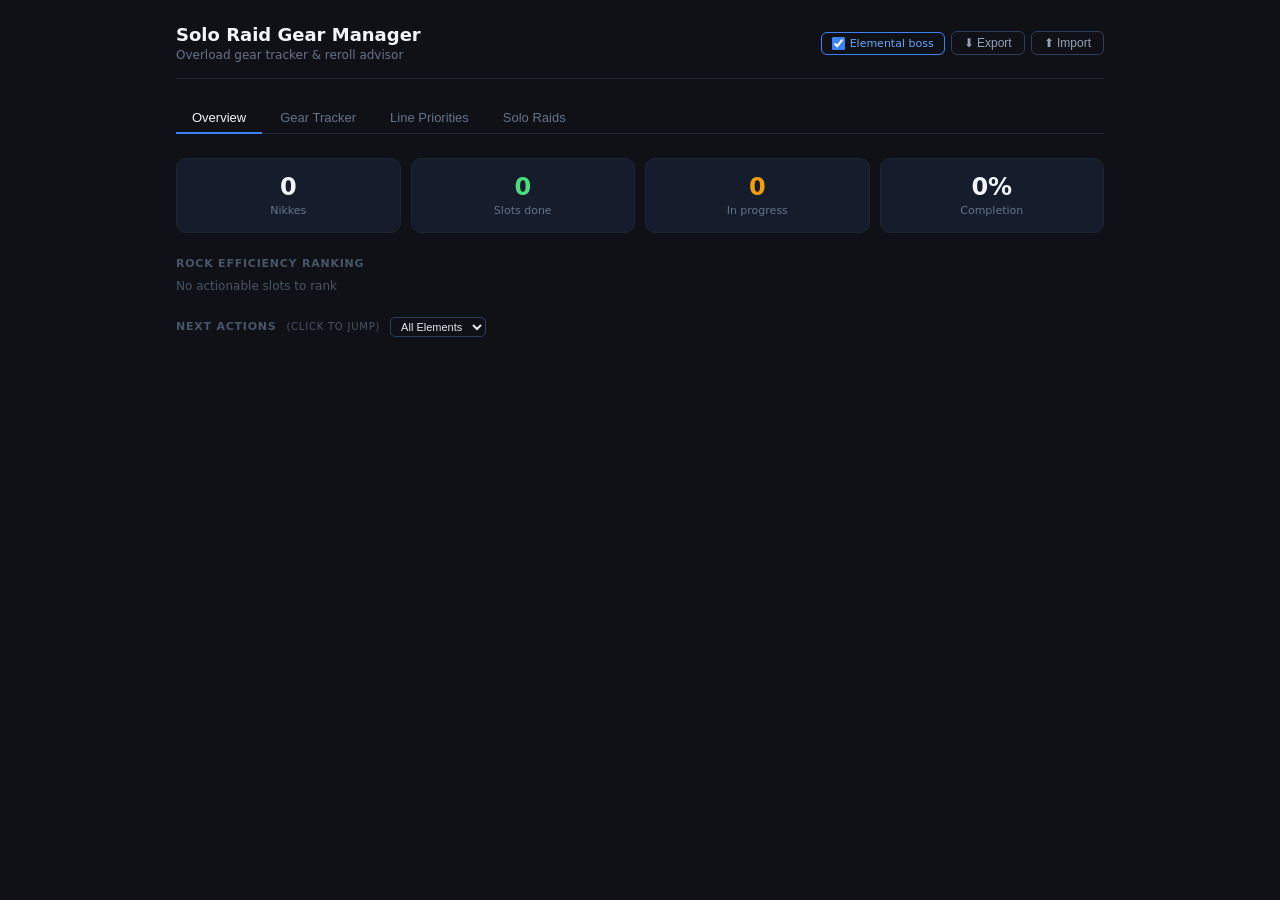
==== commit cd0268f2: "Update nikke_gear_manager.html" ====
--- a/nikke_gear_manager.html
+++ b/nikke_gear_manager.html
@@ -108,18 +108,18 @@
   transition: background 0.1s;
 }
 .nikke-item:hover { background: #1a2235; }
-.nikke-item.active { background: #1a2235; border-color: #2d3f5e; font-weight: 500; }
+.nikke-item.active { background: #1a2235; border-color: #2d3f5e; }
 .nikke-item-sub { font-size: 11px; color: #64748b; margin-top: 2px; font-weight: 400; }
 
 /* ── Roster ── */
-.roster-grid { display: grid; grid-template-columns: repeat(auto-fill, minmax(175px, 1fr)); gap: 10px; margin-bottom: 1rem; }
+.roster-grid { display: grid; grid-template-columns: repeat(auto-fill, minmax(220px, 1fr)); gap: 10px; margin-bottom: 1rem; }
 .nikke-card {
   background: #151c2b; border: 1px solid #1e2535;
   border-radius: 10px; padding: .9rem; position: relative;
 }
-.nikke-name { font-size: 13px; font-weight: 600; margin-bottom: 2px; color: #f1f5f9; }
+.nikke-name { font-size: 13px; font-weight: 600; margin-bottom: 2px; color: #f1f5f9; white-space: nowrap; overflow: hidden; text-overflow: ellipsis; }
 .nikke-meta { font-size: 11px; color: #64748b; margin-bottom: 9px; }
-.gear-dots { display: flex; gap: 5px; }
+.gear-dots { display: flex; gap: 5px; margin-top: 8px; }
 .dot { width: 10px; height: 10px; border-radius: 50%; border: 1px solid #2d3f5e; background: #1a2235; }
 .dot.done   { background: #22c55e; border-color: #22c55e; }
 .dot.partial { background: #f59e0b; border-color: #f59e0b; }
@@ -372,7 +372,6 @@
 
   <div class="tabs">
     <button class="tab active" onclick="switchTab('overview',event)">Overview</button>
-    <button class="tab" onclick="switchTab('roster',event)">Roster</button>
     <button class="tab" onclick="switchTab('gear',event)">Gear Tracker</button>
     <button class="tab" onclick="switchTab('priority',event)">Line Priorities</button>
     <button class="tab" onclick="switchTab('raids',event)">Solo Raids</button>
@@ -615,6 +614,98 @@
 // Stats that are always trash — never worth keeping
 const ALWAYS_TRASH = new Set(['DEF']);
 
+// Weapon types: SR=Sniper, RL=Rocket Launcher, AR=Assault Rifle, SMG=Submachine Gun, SG=Shotgun, MG=Minigun
+const NIKKE_WEAPON = {
+  '2B':'SR','A2':'RL','Ada Wong':'SMG','Ade':'SMG','Ade: Agent Bunny':'SMG','Admi':'SMG',
+  'Alice':'SR','Alice: Wonderland Bunny':'RL','Anchor':'SMG','Anchor: Innocent Maid':'SMG',
+  'Anis':'RL','Anis: Sparkling Summer':'RL','Anis: Star':'RL','Anne: Miracle Fairy':'AR',
+  'Arcana':'SMG','Arcana: Fortune Mate':'SMG','Aria':'SR','Asuka Shikinami Langley':'RL',
+  'Asuka Shikinami Langley: Wille':'RL','Avistar':'AR','Bay':'SG','Bay (Treasure)':'SG',
+  'Belorta':'AR','Biscuit':'RL','Blanc':'AR','Bready':'SG','Brid':'SR','Brid: Silent Track':'SR',
+  'Centi':'AR','Centi (Treasure)':'AR','Chime':'SMG','Chisato Nishikigi':'AR',
+  'Cinderella':'RL','Claire Redfield':'AR','Clay':'AR','Cocoa':'SG','Crow':'AR',
+  'Crown':'MG','Crust':'AR','D':'SMG','D: Killer Wife':'SMG','Delta':'AR',
+  'Delta: Ninja Thief':'AR','Diesel':'MG','Diesel (Treasure)':'MG','Diesel: Winter Sweets':'MG',
+  'Dolla':'SMG','Dorothy':'SMG','Dorothy: Serendipity':'SR','Drake':'AR','Drake (Treasure)':'AR',
+  'E.H.':'SR','Ein':'SR','Elegg':'RL','Elegg: Boom and Shock':'RL',
+  'Emilia':'RL','Emma':'AR','Emma: Tactical Upgrade':'AR','Epinel':'AR','Ether':'SMG',
+  'Eunhwa':'SR','Eunhwa: Tactical Upgrade':'SR','Eve':'MG','Exia':'AR','Exia (Treasure)':'AR',
+  'Flora':'AR','Folkwang':'AR','Frima':'SMG','Frima (Treasure)':'SMG',
+  'Grave':'SG','Guillotine':'MG','Guillotine: Winter Slayer':'MG','Guilty':'AR',
+  'Harran':'SR','Helm':'SR','Helm (Treasure)':'SR','Helm: Aquamarine':'SR','Himeno':'SMG',
+  'Isabel':'AR','Jackal':'RL','Jill Valentine':'SMG','Julia':'MG','Julia (Treasure)':'MG',
+  'K':'SMG','Kilo':'SG','Kurumi':'SMG','Label':'SMG','Laplace':'RL','Laplace (Treasure)':'RL',
+  'Leona':'SG','Liberalio':'SR','Lily':'AR','Liter':'AR','Little Mermaid (Siren)':'SR',
+  'Ludmilla':'SG','Ludmilla: Winter Owner':'SG','Maiden':'SR','Maiden: Ice Rose':'SR',
+  'Makima':'AR','Mana':'AR','Marciana':'AR','Mari Makinami Illustrious':'SR',
+  'Mary':'SMG','Mary: Bay Goddess':'SMG','Mast':'SMG','Mast: Romantic Maid':'SMG',
+  'Maxwell':'SR','Mica':'SMG','Mica: Snow Buddy':'SMG','Mihara':'SR','Mihara: Bonding Chain':'SR',
+  'Milk':'SR','Milk (Treasure)':'SR','Milk: Blooming Bunny':'SR','Mint':'AR',
+  'Miranda':'SMG','Miranda (Treasure)':'SMG','Misato Katsuragi':'RL','Modernia':'MG',
+  'Moran':'SG','Moran (Treasure)':'SG','Mori':'AR','N102':'SMG','Naga':'SMG',
+  'Nayuta':'SMG','Neon':'AR','Neon: Blue Ocean':'AR','Neon: Vision Eye':'AR',
+  'Nero':'SG','Neve':'SR','Nihilister':'MG','Noah':'AR','Noir':'SR','Noise':'RL',
+  'Novel':'RL','Pascal':'RL','Pepper':'SMG','Phantom':'AR','Poli':'SG','Poli (Treasure)':'SG',
+  'Power':'MG','Privaty':'AR','Privaty (Treasure)':'AR','Privaty: Unkind Maid':'AR',
+  'Product 08':'SMG','Product 12':'AR','Product 23':'AR','Quency':'AR',
+  'Quency: Escape Queen':'AR','Quiry':'SR','Ram':'AR','Rapi':'AR','Rapi: Red Hood':'SR',
+  'Rapunzel':'RL','Rapunzel: Pure Grace':'RL','Raven':'SR','Red Hood':'SR',
+  'Rei':'SMG','Rei Ayanami':'RL','Rei Ayanami (Tentative Name)':'RL','Rem':'AR',
+  'Rosanna':'SG','Rosanna: Chic Ocean':'SG','Rouge':'SR','Rumani':'AR','Rupee':'AR',
+  'Rupee: Winter Shopper':'RL','Sakura':'SG','Sakura Suzuhara':'SMG',
+  'Sakura: Bloom in Summer':'SG','Scarlet':'SR','Scarlet: Black Shadow':'SMG',
+  'Signal':'AR','Sin':'AR','Snow Crane':'SG','Snow White':'SR',
+  'Snow White: Heavy Arms':'SR','Snow White: Innocent Days':'SR',
+  'Soda':'SG','Soda: Twinkling Bunny':'SG','Soldier EG':'AR','Soldier FA':'AR',
+  'Soldier OW':'AR','Soline':'AR','Soline: Frost Ticket':'AR','Sora':'SMG',
+  'Sugar':'RL','Takina Inoue':'AR','Tia':'RL','Tove':'SMG','Tove (Treasure)':'SMG',
+  'Trina':'AR','Trony':'AR','Velvet':'SR','Vesti':'SR','Vesti: Tactical Upgrade':'SR',
+  'Viper':'SG','Viper (Treasure)':'SG','Volume':'SMG','Yan':'SR','Yulha':'RL',
+  'Yuni':'AR','Zwei':'RL','Zwei (Treasure)':'RL',
+  'iDoll Flower':'AR','iDoll Ocean':'AR','iDoll Sun':'AR',
+};
+
+// Damage weight multipliers for each stat, by weapon type
+// These approximate how much 1% of each stat translates to effective DPS gain
+// Base weights (weapon-independent):
+//   ATK = 1.0, Elemental = 1.0 (direct multipliers)
+//   Crit Rate = 0.5 (depends on existing CD, ~50% CD average → 0.5)
+//   Crit Damage = 0.35 (depends on existing CR, ~30-35% CR average → 0.35)
+//   Hit Rate = 0.2 (niche, helps some kits)
+//   DEF = 0 (always trash)
+// Weapon-specific adjustments:
+//   Max Ammo: SR/RL (low ammo, long reload) = 0.15, AR = 0.10, SMG/MG = 0.05, SG = 0.12
+//   Charge Speed: SR/RL = 0.6, others = 0 (no charge mechanic)
+//   Charge Damage: SR/RL = 0.5, others = 0
+
+const STAT_DMG_WEIGHT_BASE = {
+  'ATK': 1.0,
+  'Elemental Damage': 1.0,
+  'Critical Rate': 0.5,
+  'Critical Damage': 0.35,
+  'Hit Rate': 0.2,
+  'Max Ammo': 0.10,
+  'Charge Speed': 0,
+  'Charge Damage': 0,
+  'DEF': 0,
+};
+
+const STAT_DMG_WEIGHT_WEAPON = {
+  'SR':  { 'Max Ammo': 0.15, 'Charge Speed': 0.6, 'Charge Damage': 0.5 },
+  'RL':  { 'Max Ammo': 0.15, 'Charge Speed': 0.6, 'Charge Damage': 0.5 },
+  'AR':  { 'Max Ammo': 0.10 },
+  'SMG': { 'Max Ammo': 0.05 },
+  'MG':  { 'Max Ammo': 0.05 },
+  'SG':  { 'Max Ammo': 0.12 },
+};
+
+function getStatDmgWeight(stat, nikkeName) {
+  const weapon = NIKKE_WEAPON[nikkeName] || 'AR';
+  const weaponOverrides = STAT_DMG_WEIGHT_WEAPON[weapon] || {};
+  if (weaponOverrides[stat] !== undefined) return weaponOverrides[stat];
+  return STAT_DMG_WEIGHT_BASE[stat] || 0;
+}
+
 // Stats whose values are expressed as percentages
 const IS_PCT = new Set([
   'ATK', 'Elemental Damage', 'Charge Speed', 'Charge Damage',
@@ -663,6 +754,109 @@
   'Charge Speed': 12, 'Charge Damage': 12, 'Critical Rate': 12,
   'Critical Damage': 10, 'Hit Rate': 12, 'DEF': 10,
 };
+
+// Element icon URLs from Prydwen CDN
+const ELEMENT_ICON = {
+  'Fire': 'https://cdn.prydwen.gg/images/nikke/icons/fire_bg.webp',
+  'Water': 'https://cdn.prydwen.gg/images/nikke/icons/water_bg.webp',
+  'Wind': 'https://cdn.prydwen.gg/images/nikke/icons/wind_bg.webp',
+  'Electric': 'https://cdn.prydwen.gg/images/nikke/icons/ele_bg.webp',
+  'Iron': 'https://cdn.prydwen.gg/images/nikke/icons/iron_bg.webp',
+};
+
+function elemIcon(element) {
+  const url = ELEMENT_ICON[element];
+  return url ? `<img src="${url}" alt="${element}" style="width:20px;height:20px;vertical-align:middle;border-radius:3px;object-fit:contain">` : '';
+}
+
+// Nikke portrait icon from Prydwen CDN
+// Prydwen uses inconsistent slug patterns for skins, so we map known names to their actual slugs
+const NIKKE_SLUG_OVERRIDES = {
+  'Anis: Sparkling Summer': 'sparkling-summer-anis',
+  'Neon: Blue Ocean': 'blue-ocean-neon',
+  'Helm: Aquamarine': 'aqua-marine-helm',
+  'Snow White: Innocent Days': 'innocent-dayss-snow-white',
+  'Rupee: Winter Shopper': 'winter-shopper-rupee',
+  'Mary: Bay Goddess': 'bay-goddess-mary',
+  'Anne: Miracle Fairy': 'miracle-fairy-anne',
+  'Alice: Wonderland Bunny': 'alice-wonderland-bunny',
+  'Anchor: Innocent Maid': 'anchor-innocent-maid',
+  'Anis: Star': 'anis-star',
+  'Ade: Agent Bunny': 'ade-agent-bunny',
+  'Arcana: Fortune Mate': 'arcana-fortune-mate',
+  'Asuka Shikinami Langley: Wille': 'asuka-shikinami-langley-wille',
+  'Brid: Silent Track': 'brid-silent-track',
+  'D: Killer Wife': 'd-killer-wife',
+  'Delta: Ninja Thief': 'delta-ninja-thief',
+  'Diesel: Winter Sweets': 'diesel-winter-sweets',
+  'Dorothy: Serendipity': 'dorothy-serendipity',
+  'Elegg: Boom and Shock': 'elegg-boom-and-shock',
+  'Emma: Tactical Upgrade': 'emma-tactical-upgrade',
+  'Eunhwa: Tactical Upgrade': 'eunhwa-tactical-upgrade',
+  'Guillotine: Winter Slayer': 'guillotine-winter-slayer',
+  'Ludmilla: Winter Owner': 'ludmilla-winter-owner',
+  'Maiden: Ice Rose': 'maiden-ice-rose',
+  'Mast: Romantic Maid': 'mast-romantic-maid',
+  'Mica: Snow Buddy': 'mica-snow-buddy',
+  'Mihara: Bonding Chain': 'mihara-bonding-chain',
+  'Milk: Blooming Bunny': 'milk-blooming-bunny',
+  'Neon: Vision Eye': 'neon-vision-eye',
+  'Privaty: Unkind Maid': 'privaty-unkind-maid',
+  'Quency: Escape Queen': 'quency-escape-queen',
+  'Rapunzel: Pure Grace': 'rapunzel-pure-grace',
+  'Rosanna: Chic Ocean': 'rosanna-chic-ocean',
+  'Sakura: Bloom in Summer': 'sakura-bloom-in-summer',
+  'Scarlet: Black Shadow': 'scarlet-black-shadow',
+  'Soda: Twinkling Bunny': 'soda-twinkling-bunny',
+  'Soline: Frost Ticket': 'soline-frost-ticket',
+  'Snow White: Heavy Arms': 'snow-white-heavy-arms',
+  'Vesti: Tactical Upgrade': 'vesti-tactical-upgrade',
+  'Rapi: Red Hood': 'rapi-red-hood',
+  'Privaty (Treasure)': 'privaty-treasure',
+  'Helm (Treasure)': 'helm-treasure',
+  'Moran (Treasure)': 'moran-treasure',
+  'Exia (Treasure)': 'exia-treasure',
+  'Miranda (Treasure)': 'miranda-treasure',
+  'Zwei (Treasure)': 'zwei-treasure',
+  'Frima (Treasure)': 'frima-treasure',
+  'Milk (Treasure)': 'milk-treasure',
+  'Tove (Treasure)': 'tove-treasure',
+  'Laplace (Treasure)': 'laplace-treasure',
+  'Julia (Treasure)': 'julia-treasure',
+  'Drake (Treasure)': 'drake-treasure',
+  'Diesel (Treasure)': 'diesel-treasure',
+  'Centi (Treasure)': 'centi-treasure',
+  'Poli (Treasure)': 'poli-treasure',
+  'Viper (Treasure)': 'viper-treasure',
+  'Bay (Treasure)': 'bay-treasure',
+  'Helm (Treasure)': 'helm-treasure',
+  'E.H.': 'e-h',
+  'Product 08': 'product-08',
+  'Product 12': 'product-12',
+  'Product 23': 'product-23',
+  'iDoll Flower': 'idoll-flower',
+  'iDoll Ocean': 'idoll-ocean',
+  'iDoll Sun': 'idoll-sun',
+  'Little Mermaid (Siren)': 'siren',
+  'Rei Ayanami (Tentative Name)': 'rei-ayanami-tentative-name',
+};
+
+function nikkeSlug(name) {
+  if (NIKKE_SLUG_OVERRIDES[name]) return NIKKE_SLUG_OVERRIDES[name];
+  return name.toLowerCase()
+    .replace(/:/g, '')
+    .replace(/\./g, '')
+    .replace(/'/g, '')
+    .replace(/\(/g, '')
+    .replace(/\)/g, '')
+    .replace(/\s+/g, '-');
+}
+
+function nikkeIcon(name, size) {
+  const sz = size || 22;
+  const slug = nikkeSlug(name);
+  return `<div style="width:${sz}px;height:${sz}px;border-radius:50%;overflow:hidden;flex-shrink:0"><img src="https://cdn.prydwen.gg/images/nikke/characters/${slug}_icon.webp" alt="${name}" style="width:${sz * 1.8}px;height:${sz * 1.8}px;object-fit:cover;object-position:top center;margin-left:-${sz * 0.4}px;margin-top:-${sz * 0.05}px" onerror="this.src='https://cdn.prydwen.gg/images/nikke/characters/${slug}_card.webp';this.onerror=function(){this.parentElement.style.display='none'}"></div>`;
+}
 
 
 // ============================================================
@@ -1125,7 +1319,13 @@
       } else if (ceGain.gain > 0) {
         ceGainLabel = `${ceGain.stat} +${ceGain.gain.toFixed(2)}%`;
       }
-      return { label: '1 good line — need a second', steps, cls: 'v-ok', rocks: fishRocks, gain: ceGainLabel };
+      // Determine which good stats are missing from this piece
+      const existingGoodStats = new Set(goodLines.map(l => l.stat));
+      const missingGoodStats = nikke.priorities
+        .filter(p => (p.tier === 'Essential' || p.tier === 'Ideal') && !existingGoodStats.has(p.line) && !usedStats.has(p.line))
+        .map(p => p.line);
+      const targetStatLabel = missingGoodStats.length ? missingGoodStats.join('/') : goodStatNames;
+      return { label: `1 good line — fish for ${targetStatLabel}`, steps, cls: 'v-ok', rocks: fishRocks, gain: ceGainLabel };
     }
   }
 
@@ -1244,7 +1444,7 @@
 //  STATE & PERSISTENCE
 // ============================================================
 
-let state = { nikkes: [], selGear: null, selPrio: null, elementalBoss: true, raids: [], selRaid: null, selRaidEdit: null, rankSort: 'efficiency' };
+let state = { nikkes: [], selGear: null, selPrio: null, elementalBoss: true, raids: [], selRaid: null, selRaidEdit: null, rankSort: 'efficiency', gearElementFilter: '' };
 
 // Convert Roman numeral burst to number (I→1, II→2, III→3, All→All)
 function burstNum(b) {
@@ -1265,6 +1465,9 @@
   } catch(e) {}
   if (!state.nikkes) state.nikkes = [];
   if (state.elementalBoss === undefined) state.elementalBoss = true;
+  if (state.gearElementFilter === undefined) state.gearElementFilter = '';
+  if (state.gearBurstFilter === undefined) state.gearBurstFilter = '';
+  if (state.overviewElementFilter === undefined) state.overviewElementFilter = '';
   if (!state.raids) state.raids = [];
   if (state.selRaid === undefined) state.selRaid = null;
   if (state.selRaidEdit === undefined) state.selRaidEdit = null;
@@ -1337,8 +1540,8 @@
   });
   // ID uses no decimal point (avoids inline onclick breakage)
   return { id: 'n' + Date.now() + Math.floor(Math.random() * 1000000), name, burst, element, gear, priorities: [
-    { line: 'ATK', tier: 'Essential', count: 4, targetTier: 11 },
-    { line: 'Elemental Damage', tier: 'Essential', count: 4, targetTier: 11 },
+    { line: 'ATK', tier: 'Essential', count: 4, targetTier: 10 },
+    { line: 'Elemental Damage', tier: 'Essential', count: 4, targetTier: 10 },
   ] };
 }
 
@@ -1406,29 +1609,29 @@
           rocks = v.rocks || 0;
         }
         urgencyCls = v.cls === 'v-reroll' ? 'p-unmet' : 'p-passable';
-        actions.push({ nikkeId: n.id, nikke: n.name, slot, action, rocks, urgencyCls, vcls: v.cls });
+        actions.push({ nikkeId: n.id, nikke: n.name, element: n.element, slot, action, rocks, urgencyCls, vcls: v.cls });
       });
     });
-    if (!actions.length) return '<div style="font-size:12px;color:#4ade80;padding:8px 0">All tracked slots are complete — nice work!</div>';
+    // Apply element filter
+    const filteredActions = state.overviewElementFilter
+      ? actions.filter(a => a.element === state.overviewElementFilter)
+      : actions;
+    if (!filteredActions.length) return '<div style="font-size:12px;color:#4ade80;padding:8px 0">All tracked slots are complete — nice work!</div>';
     // Sort: reroll (no good lines) first, then ok (partial), by rocks ascending within each group
-    actions.sort((a, b) => {
+    filteredActions.sort((a, b) => {
       if (a.vcls !== b.vcls) return a.vcls === 'v-reroll' ? -1 : 1;
       return a.rocks - b.rocks;
     });
     // Show at most 8 items to keep it digestible
-    const shown = actions.slice(0, 8);
-    const remaining = actions.length - shown.length;
+    const shown = filteredActions.slice(0, 8);
+    const remaining = filteredActions.length - shown.length;
     const rows = shown.map(a => `
       <div class="ov-nikke" style="cursor:pointer;padding:8px 12px;margin-bottom:4px" onclick="goToGearSlot('${a.nikkeId}','${a.slot}')">
-        <div style="display:flex;align-items:center;justify-content:space-between;gap:10px">
-          <div style="display:flex;align-items:center;gap:8px;min-width:0">
-            <span class="pill ${a.urgencyCls}" style="flex-shrink:0">${a.slot}</span>
-            <span style="font-size:13px;font-weight:600;color:#f1f5f9;white-space:nowrap;overflow:hidden;text-overflow:ellipsis">${a.nikke}</span>
-          </div>
-          <div style="display:flex;align-items:center;gap:10px;flex-shrink:0">
-            <span style="font-size:12px;color:#e2e8f0">${a.action}</span>
-            <span class="rock-est" style="margin:0">~${a.rocks} 🪨</span>
-          </div>
+        <div style="display:flex;align-items:center;gap:10px">
+          <span class="pill ${a.urgencyCls}" style="flex-shrink:0;width:52px;text-align:center">${a.slot}</span>
+          <span style="font-size:13px;font-weight:600;color:#f1f5f9;width:180px;flex-shrink:0;white-space:nowrap;overflow:hidden;text-overflow:ellipsis">${a.nikke}</span>
+          <span style="font-size:12px;color:#e2e8f0;flex:1;white-space:nowrap;overflow:hidden;text-overflow:ellipsis">${a.action}</span>
+          <span class="rock-est" style="margin:0;flex-shrink:0">~${a.rocks} 🪨</span>
         </div>
       </div>`).join('');
     return rows + (remaining > 0 ? `<div style="font-size:11px;color:#475569;padding:4px 12px">+ ${remaining} more — see efficiency ranking below</div>` : '');
@@ -1472,17 +1675,22 @@
         }
       }
       if (rocks <= 0 || gainTotal <= 0) return;
+      // Apply stat damage weight based on which stat the gain is for
+      const statMatch = gainLabel.match(/^(?:net\s+)?(\w[\w\s]*?)\s+[+-]/);
+      const gainStat = statMatch ? ALL_LINES.find(l => gainLabel.includes(l)) || '' : '';
+      const dmgWeight = gainStat ? getStatDmgWeight(gainStat, n.name) : 1.0;
+      const weightedGainRaw = gainTotal * dmgWeight;
       // Weight by damage if raid selected
       const dmg = raidDmgMap[n.id] || 0;
-      const weightedGain = dmg > 0 ? (gainTotal / 100) * dmg : gainTotal;
+      const weightedGain = dmg > 0 ? (weightedGainRaw / 100) * dmg : weightedGainRaw;
       const efficiency = weightedGain / rocks;
-      rankings.push({ nikkeId: n.id, nikke: n.name, slot, rocks, gain: gainTotal, gainLabel, efficiency, dmg, weightedGain });
+      rankings.push({ nikkeId: n.id, nikke: n.name, slot, rocks, gain: gainTotal, gainLabel, efficiency, dmg, weightedGain, dmgWeight });
     });
   });
   rankings.sort((a, b) => b.efficiency - a.efficiency);
 
   // Raid selector dropdown
-  const raidOpts = state.raids.map(r => `<option value="${r.id}" ${state.selRaid === r.id ? 'selected' : ''}>${r.name}</option>`).join('');
+  const raidOpts = state.raids.map(r => { const dn = r.element ? `${r.name} - ${r.element} Weak` : r.name; return `<option value="${r.id}" ${state.selRaid === r.id ? 'selected' : ''}>${dn}</option>`; }).join('');
   const raidSelector = state.raids.length ? `
     <select class="form-input" style="font-size:12px;padding:3px 8px;width:auto;display:inline-block;margin-left:8px" onchange="selectRaidFilter(this.value)">
       <option value="">All Nikkes</option>${raidOpts}
@@ -1501,11 +1709,10 @@
   }
 
   const sortArrow = (col) => sortBy === col ? ' ▼' : '';
-  const rankingHtml = rankings.length ? `
-    <div class="section-label" style="margin-top:1.5rem">Rock efficiency ranking${raidSelector} <span style="font-size:10px;color:#475569;font-weight:400">(${selRaid ? 'damage gain per rock' : 'gain% per rock'}, higher = better)</span></div>
-    <table class="attr-table" style="width:100%">
-      <tr><th>#</th><th>Nikke</th><th>Slot</th><th>Rocks</th><th>Gain</th>${selRaid ? `<th class="sort-header" onclick="setRankSort('dmg')">DMG${sortArrow('dmg')}</th><th class="sort-header" onclick="setRankSort('dmgGain')">DMG Gain${sortArrow('dmgGain')}</th>` : ''}<th class="sort-header" onclick="setRankSort('efficiency')">Efficiency${sortArrow('efficiency')}</th></tr>
-      ${rankings.map((r, i) => `<tr class="rank-row" onclick="goToGearSlot('${r.nikkeId}','${r.slot}')">
+  const rankingHtml = rankings.length ? (() => {
+    const top10 = rankings.slice(0, 10);
+    const next10 = rankings.slice(10, 20);
+    const renderRow = (r, i) => `<tr class="rank-row" onclick="goToGearSlot('${r.nikkeId}','${r.slot}')">
         <td style="color:#475569">${i + 1}</td>
         <td style="font-weight:500">${r.nikke}</td>
         <td>${r.slot}</td>
@@ -1513,8 +1720,19 @@
         <td style="color:#4ade80">${r.gainLabel}</td>
         ${selRaid ? `<td style="color:#94a3b8">${r.dmg ? r.dmg + 'M' : '—'}</td><td style="color:#60a5fa;font-weight:600">${r.dmg ? '+' + (r.gain / 100 * r.dmg).toFixed(2) + 'M' : '—'}</td>` : ''}
         <td style="font-weight:700;color:${selRaid ? (r.efficiency >= 0.5 ? '#4ade80' : r.efficiency >= 0.1 ? '#fbbf24' : '#f87171') : (r.efficiency >= 1 ? '#4ade80' : r.efficiency >= 0.3 ? '#fbbf24' : '#f87171')}">${selRaid ? r.efficiency.toFixed(2) + 'M/rock' : r.efficiency.toFixed(3) + '%/rock'}</td>
-      </tr>`).join('')}
-    </table>` : `<div class="section-label" style="margin-top:1.5rem">Rock efficiency ranking${raidSelector}</div><div style="font-size:12px;color:#475569">No actionable slots to rank</div>`;
+      </tr>`;
+    const toggleBtn = next10.length ? `<tr id="rank-toggle-row"><td colspan="99" style="text-align:center;padding:8px">
+      <button class="btn-sm" onclick="var el=document.getElementById('rank-next10');var btn=this;if(el.style.display==='none'){el.style.display='';btn.textContent='Hide #11–${Math.min(20, rankings.length)} ▲'}else{el.style.display='none';btn.textContent='Show next 10 ▼'}">Show next 10 ▼</button>
+    </td></tr>` : '';
+    const next10Rows = next10.length ? `<tbody id="rank-next10" style="display:none">${next10.map((r, i) => renderRow(r, i + 10)).join('')}</tbody>` : '';
+    return `<div class="section-label" style="margin-top:1.5rem">Rock efficiency ranking${raidSelector} <span style="font-size:10px;color:#475569;font-weight:400">(${selRaid ? 'damage gain per rock' : 'gain% per rock'}, higher = better)</span></div>
+    <table class="attr-table" style="width:100%">
+      <tr><th>#</th><th>Nikke</th><th>Slot</th><th>Rocks</th><th>Gain</th>${selRaid ? `<th class="sort-header" onclick="setRankSort('dmg')">DMG${sortArrow('dmg')}</th><th class="sort-header" onclick="setRankSort('dmgGain')">DMG Gain${sortArrow('dmgGain')}</th>` : ''}<th class="sort-header" onclick="setRankSort('efficiency')">Efficiency${sortArrow('efficiency')}</th></tr>
+      ${top10.map((r, i) => renderRow(r, i)).join('')}
+      ${toggleBtn}
+      ${next10Rows}
+    </table>`;
+  })() : `<div class="section-label" style="margin-top:1.5rem">Rock efficiency ranking${raidSelector}</div><div style="font-size:12px;color:#475569">No actionable slots to rank</div>`;
 
   el.innerHTML = `
     <div class="ov-grid">
@@ -1523,15 +1741,33 @@
       <div class="metric-card"><div class="metric-val" style="color:#f59e0b">${partial}</div><div class="metric-label">In progress</div></div>
       <div class="metric-card"><div class="metric-val">${pct}%</div><div class="metric-label">Completion</div></div>
     </div>
-    <div class="section-label">Next actions <span style="font-size:10px;color:#475569;font-weight:400">(click to jump)</span></div>
-    ${actionRows}
-    ${rankingHtml}`;
+    ${rankingHtml}
+    <details style="margin-top:1.5rem">
+      <summary class="section-label" style="display:flex;align-items:center;gap:10px;cursor:pointer">Next actions <span style="font-size:10px;color:#475569;font-weight:400">(click to jump)</span>
+        <select style="font-size:11px;padding:2px 6px;background:#0f1117;color:#e2e8f0;border:1px solid #2d3f5e;border-radius:5px;font-weight:400" onclick="event.stopPropagation()" onchange="setOverviewElementFilter(this.value)">
+          <option value="">All Elements</option>
+          ${['Fire','Water','Wind','Electric','Iron'].map(e => `<option value="${e}" ${state.overviewElementFilter === e ? 'selected' : ''}>${e}</option>`).join('')}
+        </select>
+      </summary>
+      ${actionRows}
+    </details>`;
 }
 
 function toggleElementalBoss(checked) {
   state.elementalBoss = checked;
   save();
-  render();
+  renderOverview();
+  // Only re-render gear main content if a nikke is selected, don't touch sidebar
+  if (state.selGear) {
+    const n = state.nikkes.find(x => x.id === state.selGear);
+    if (n) renderGearMain(n);
+  }
+}
+
+function setOverviewElementFilter(val) {
+  state.overviewElementFilter = val;
+  save();
+  renderOverview();
 }
 
 function selectRaidFilter(raidId) {
@@ -1555,8 +1791,11 @@
   const cards = state.nikkes.map(n => {
     const dots = SLOTS.map(s => `<div class="dot ${dotStatus(n, s)}" title="${s}"></div>`).join('');
     return `<div class="nikke-card">
-      <div style="display:flex;justify-content:space-between;align-items:start">
-        <div><div class="nikke-name">${n.name}</div><div class="nikke-meta">${n.element || ''} · B${burstNum(n.burst)}</div></div>
+      <div style="display:flex;justify-content:space-between;align-items:center">
+        <div style="display:flex;align-items:center;gap:10px;min-width:0">
+          ${nikkeIcon(n.name, 44)}
+          <div style="min-width:0"><div class="nikke-name">${n.name}</div><div class="nikke-meta">${n.element || ''} · B${burstNum(n.burst)}</div></div>
+        </div>
         <button class="del-btn" onclick="requestDelete('${n.id}')" title="Remove">✕</button>
       </div>
       <div class="gear-dots">${dots}</div>
@@ -1626,19 +1865,58 @@
 //  RENDER: GEAR TRACKER
 // ============================================================
 
+let _gearSidebarCache = '';
+
 function renderGear() {
   const el = document.getElementById('gear');
-  const list = state.nikkes.map(n => {
+  let filtered = state.nikkes;
+  if (state.gearElementFilter) filtered = filtered.filter(n => n.element === state.gearElementFilter);
+  if (state.gearBurstFilter) filtered = filtered.filter(n => n.burst === state.gearBurstFilter);
+  const list = filtered.map(n => {
     const done = SLOTS.filter(s => dotStatus(n, s) === 'done').length;
-    return `<div class="nikke-item ${state.selGear === n.id ? 'active' : ''}" onclick="selGearNikke('${n.id}')">
-      ${n.name}<div class="nikke-item-sub">${done}/4 slots done</div>
+    return `<div class="nikke-item ${state.selGear === n.id ? 'active' : ''}" onclick="selGearNikke('${n.id}')" style="display:flex;align-items:center;gap:8px">
+      ${nikkeIcon(n.name, 26)}<div>${n.name}<div class="nikke-item-sub">${done}/4 slots done</div></div>
     </div>`;
-  }).join('') || '<div style="font-size:12px;color:#475569;padding:6px">No Nikkes added</div>';
-
-  el.innerHTML = `<div class="two-col">
-    <div class="nikke-list">${list}</div>
-    <div id="gear-main">${state.selGear ? '' : '<div class="empty-state">← Select a Nikke</div>'}</div>
+  }).join('') || '<div style="font-size:12px;color:#475569;padding:6px">No Nikkes match filter</div>';
+
+  // Build element filter options from elements present in roster
+  const elements = [...new Set(state.nikkes.map(n => n.element).filter(Boolean))].sort();
+  const elemOpts = elements.map(e => `<option value="${e}" ${state.gearElementFilter === e ? 'selected' : ''}>${e}</option>`).join('');
+  const filterHtml = `<div style="display:flex;gap:4px;margin-bottom:6px">
+    <select style="font-size:11px;padding:3px 6px;background:#0f1117;color:#e2e8f0;border:1px solid #2d3f5e;border-radius:5px;flex:1" onchange="setGearElementFilter(this.value)">
+      <option value="">All Elements</option>${elemOpts}
+    </select>
+    <select style="font-size:11px;padding:3px 6px;background:#0f1117;color:#e2e8f0;border:1px solid #2d3f5e;border-radius:5px;flex:1" onchange="setGearBurstFilter(this.value)">
+      <option value="">All Bursts</option>
+      <option value="I" ${state.gearBurstFilter === 'I' ? 'selected' : ''}>B1</option>
+      <option value="II" ${state.gearBurstFilter === 'II' ? 'selected' : ''}>B2</option>
+      <option value="III" ${state.gearBurstFilter === 'III' ? 'selected' : ''}>B3</option>
+    </select>
   </div>`;
+
+  const sidebarKey = `${state.gearElementFilter}|${state.gearBurstFilter}|${filtered.map(n => n.id + dotStatus(n,'Helmet') + dotStatus(n,'Chest') + dotStatus(n,'Gloves') + dotStatus(n,'Boots')).join(',')}|${state.selGear}`;
+
+  if (sidebarKey !== _gearSidebarCache || !el.innerHTML) {
+    _gearSidebarCache = sidebarKey;
+
+    // Add Nikke button and form
+    const addedNames = new Set(state.nikkes.map(n => n.name));
+    const addOptions = NIKKE_DATABASE
+      .filter(n => !addedNames.has(n.name))
+      .map(n => `<option value="${n.name}">${n.name} · ${n.element} · B${burstNum(n.burst)}</option>`)
+      .join('');
+    const addHtml = `<button class="add-line-btn" onclick="showGearAddForm()" style="margin-top:6px;width:100%">+ Add Nikke</button>
+      <div id="gear-add-form" class="form-panel" style="max-width:100%;margin-top:6px">
+        <div class="form-row"><input class="form-input" id="gear-nn-search" placeholder="Type to filter..." oninput="filterGearNikkeList()" style="font-size:11px;padding:4px 6px"/></div>
+        <div class="form-row"><select id="gear-nn-select" class="form-input" size="6" style="height:auto;overflow-y:auto;font-size:11px">${addOptions}</select></div>
+        <div class="btn-row"><button class="btn" onclick="hideGearAddForm()" style="font-size:11px;padding:3px 8px">Cancel</button><button class="btn btn-primary" onclick="addNikkeFromGear()" style="font-size:11px;padding:3px 8px">Add</button></div>
+      </div>`;
+
+    el.innerHTML = `<div class="two-col">
+      <div class="nikke-list">${filterHtml}${list}${addHtml}</div>
+      <div id="gear-main">${state.selGear ? '' : '<div class="empty-state">← Select a Nikke</div>'}</div>
+    </div>`;
+  }
 
   if (state.selGear) {
     const n = state.nikkes.find(x => x.id === state.selGear);
@@ -1646,7 +1924,60 @@
   }
 }
 
-function selGearNikke(id) { state.selGear = id; renderGear(); }
+function setGearBurstFilter(val) {
+  state.gearBurstFilter = val;
+  save();
+  renderGear();
+  renderPriority();
+}
+
+function showGearAddForm() {
+  document.getElementById('gear-add-form').classList.add('show');
+  document.getElementById('gear-nn-search').focus();
+}
+function hideGearAddForm() { document.getElementById('gear-add-form').classList.remove('show'); }
+
+function filterGearNikkeList() {
+  const q = document.getElementById('gear-nn-search').value.toLowerCase();
+  const sel = document.getElementById('gear-nn-select');
+  const addedNames = new Set(state.nikkes.map(n => n.name));
+  const filtered = NIKKE_DATABASE
+    .filter(n => !addedNames.has(n.name) && n.name.toLowerCase().includes(q));
+  sel.innerHTML = filtered
+    .map(n => `<option value="${n.name}">${n.name} · ${n.element} · B${burstNum(n.burst)}</option>`)
+    .join('');
+}
+
+function addNikkeFromGear() {
+  const sel = document.getElementById('gear-nn-select');
+  const name = sel.value;
+  if (!name) return;
+  const entry = NIKKE_DATABASE.find(n => n.name === name);
+  if (!entry) return;
+  const nikke = mkNikke(entry.name, entry.burst, entry.element);
+  state.nikkes.push(nikke);
+  state.selGear = nikke.id;
+  save(); render();
+}
+
+function setGearElementFilter(val) {
+  state.gearElementFilter = val;
+  save();
+  renderGear();
+  renderPriority();
+}
+
+function selGearNikke(id) {
+  if (state.selGear === id) return;
+  state.selGear = id;
+  // Just update active class without re-rendering sidebar
+  document.querySelectorAll('#gear .nikke-list .nikke-item').forEach(el => {
+    el.classList.toggle('active', el.getAttribute('onclick')?.includes(id));
+  });
+  // Only re-render the main content area
+  const n = state.nikkes.find(x => x.id === id);
+  if (n) renderGearMain(n);
+}
 
 function renderGearMain(nikke) {
   const area = document.getElementById('gear-main');
@@ -1713,18 +2044,20 @@
           <span class="line-label">Line ${i + 1}</span>
           <span class="line-chance ${LINE_CHANCE_CSS[i]}">${LINE_CHANCE_LABELS[i]}</span>
         </div>
-        <select onchange="updateStat('${nikke.id}','${slot}',${i},this.value)">
+        <select onchange="updateStat('${nikke.id}','${slot}',${i},this.value)" onkeydown="gearSelectKeydown(event,'${nikke.id}','${slot}',${i})" data-gear-select="${nikke.id}-${slot}-${i}" tabindex="${i * 2 + 1}">
           <option value="">— none —</option>${opts}
         </select>
         ${prioLabel}
         <div class="value-row">
           <input class="value-input" type="text" inputmode="decimal"
+            data-gear-val="${nikke.id}-${slot}-${i}"
             placeholder="${line.stat ? 'value' : '-'}"
             value="${line.val || ''}"
             ${!line.stat ? 'disabled' : ''}
+            tabindex="${i * 2 + 2}"
             oninput="formatValLive(this)"
             onblur="updateVal('${nikke.id}','${slot}',${i},this.value)"
-            onkeydown="if(event.key==='Enter'){this.blur()}"/>
+            onkeydown="gearValKeydown(event,'${nikke.id}','${slot}',${i})"/>
           ${unit ? `<span class="value-unit">${unit}</span>` : ''}
           ${tb ? `<span class="tier-badge ${tb.cls}">${tb.label}</span>` : ''}
         </div>
@@ -1732,7 +2065,7 @@
         ${line.stat && line.val && aboveMin && !atTarget && isGoodLine(cls) ? `<div class="below-text">Below target T${targetTier}</div>` : ''}
         <button class="lock-btn ${line.locked ? 'locked' : ''}"
           onclick="toggleLock('${nikke.id}','${slot}',${i})"
-          ${!line.stat ? 'disabled' : ''}>
+          ${!line.stat ? 'disabled' : ''} tabindex="-1">
           ${line.locked ? '🔒 Locked' : 'Lock'}
         </button>
         <div class="line-bar ${barCls}"></div>
@@ -1772,7 +2105,12 @@
     }
 
     return `<div class="slot-card">
-      <div class="slot-header"><span class="slot-tag">${slot}</span>${badge}</div>
+      <div class="slot-header"><span class="slot-tag">${slot}</span><div style="display:flex;align-items:center;gap:6px">${badge}<button class="btn-sm" onclick="showBulkPaste('${nikke.id}','${slot}')" title="Paste all lines at once">📋 Paste</button></div></div>
+      <div id="bulk-paste-${nikke.id}-${slot}" class="form-panel" style="max-width:100%;margin-top:0;margin-bottom:8px">
+        <div style="font-size:11px;color:#64748b;margin-bottom:6px">Paste lines (one per row or comma-separated):<br><span style="color:#475569">e.g. ATK 10.40, EleD 20.75, CritDmg 9.58</span></div>
+        <textarea style="width:100%;font-size:12px;background:#0f1117;color:#e2e8f0;border:1px solid #2d3f5e;border-radius:6px;padding:6px 8px;resize:vertical;min-height:60px;font-family:inherit" placeholder="ATK 10.40&#10;Elemental Damage 20.75&#10;Critical Rate 5.03"></textarea>
+        <div class="btn-row" style="margin-top:6px"><button class="btn" onclick="showBulkPaste('${nikke.id}','${slot}')">Cancel</button><button class="btn btn-primary" onclick="applyBulkPaste('${nikke.id}','${slot}')">Apply</button></div>
+      </div>
       <div class="lines-grid">${lineBoxes}</div>
       ${verdictHtml}
     </div>`;
@@ -1790,11 +2128,139 @@
     ${slots}`;
 }
 
+// ── Bulk Paste ──────────────────────────────────────────────
+// Parses text like:
+//   ATK 10.40
+//   Elemental Damage 20.75
+//   Crit Rate 5.03
+// Or comma-separated: ATK 10.40, EleD 20.75, CritDmg 9.58
+// Or from in-game screenshot copy (stat: value% format)
+
+const STAT_ALIASES = {
+  'atk': 'ATK', 'attack': 'ATK',
+  'ele': 'Elemental Damage', 'eled': 'Elemental Damage', 'elemental': 'Elemental Damage', 'elemental damage': 'Elemental Damage', 'elem': 'Elemental Damage', 'element': 'Elemental Damage',
+  'ammo': 'Max Ammo', 'max ammo': 'Max Ammo', 'maxammo': 'Max Ammo',
+  'cs': 'Charge Speed', 'charge speed': 'Charge Speed', 'chargespeed': 'Charge Speed', 'chgspd': 'Charge Speed',
+  'cd': 'Charge Damage', 'charge damage': 'Charge Damage', 'chargedamage': 'Charge Damage', 'chgdmg': 'Charge Damage',
+  'cr': 'Critical Rate', 'crit rate': 'Critical Rate', 'critrate': 'Critical Rate', 'critical rate': 'Critical Rate', 'crate': 'Critical Rate',
+  'critdmg': 'Critical Damage', 'crit damage': 'Critical Damage', 'crit dmg': 'Critical Damage', 'critical damage': 'Critical Damage', 'cdmg': 'Critical Damage',
+  'hr': 'Hit Rate', 'hit rate': 'Hit Rate', 'hitrate': 'Hit Rate', 'hit': 'Hit Rate',
+  'def': 'DEF', 'defense': 'DEF',
+};
+
+function resolveStatName(raw) {
+  const lower = raw.trim().toLowerCase().replace(/[:%]/g, '');
+  // Exact match first
+  const exact = ALL_LINES.find(s => s.toLowerCase() === lower);
+  if (exact) return exact;
+  // Alias match
+  if (STAT_ALIASES[lower]) return STAT_ALIASES[lower];
+  // Partial match
+  const partial = ALL_LINES.find(s => s.toLowerCase().startsWith(lower));
+  if (partial) return partial;
+  return null;
+}
+
+function parseBulkPaste(text) {
+  // Split by newlines or commas
+  const parts = text.split(/[\n,]+/).map(s => s.trim()).filter(Boolean);
+  const results = [];
+  for (const part of parts) {
+    // Match pattern: stat name followed by a number (with optional % sign)
+    // Handle formats like "ATK 10.40", "ATK: 10.40%", "Elemental Damage 20.75"
+    const match = part.match(/^(.+?)\s*[:=]?\s*(\d+\.?\d*)\s*%?\s*$/);
+    if (match) {
+      const stat = resolveStatName(match[1]);
+      const val = match[2];
+      if (stat) {
+        results.push({ stat, val });
+      }
+    }
+  }
+  return results.slice(0, 3); // max 3 lines per gear piece
+}
+
+function showBulkPaste(nikkeId, slot) {
+  const el = document.getElementById(`bulk-paste-${nikkeId}-${slot}`);
+  if (el) {
+    el.classList.toggle('show');
+    if (el.classList.contains('show')) {
+      const ta = el.querySelector('textarea');
+      if (ta) { ta.value = ''; ta.focus(); }
+    }
+  }
+}
+
+function applyBulkPaste(nikkeId, slot) {
+  const el = document.getElementById(`bulk-paste-${nikkeId}-${slot}`);
+  const ta = el.querySelector('textarea');
+  const parsed = parseBulkPaste(ta.value);
+  if (!parsed.length) return;
+
+  const n = state.nikkes.find(x => x.id === nikkeId);
+  if (!n) return;
+
+  // Check for duplicate stats within the paste
+  const pasteStats = parsed.map(p => p.stat);
+  const hasDupes = new Set(pasteStats).size !== pasteStats.length;
+  if (hasDupes) {
+    ta.style.borderColor = '#ef4444';
+    return;
+  }
+
+  // Apply parsed lines (overwrite non-locked lines from line 0 onward)
+  let lineIdx = 0;
+  for (const p of parsed) {
+    // Find next non-locked line
+    while (lineIdx < 3 && n.gear[slot].lines[lineIdx].locked) lineIdx++;
+    if (lineIdx >= 3) break;
+    n.gear[slot].lines[lineIdx].stat = p.stat;
+    n.gear[slot].lines[lineIdx].val = p.val;
+    lineIdx++;
+  }
+
+  save();
+  renderGearMain(n);
+  renderOverview();
+}
+
 function updateStat(nid, slot, i, val) {
   const n = state.nikkes.find(x => x.id === nid);
   n.gear[slot].lines[i].stat = val;
   if (!val) { n.gear[slot].lines[i].val = ''; n.gear[slot].lines[i].locked = false; }
-  save(); renderGear(); renderOverview();
+  save(); renderGearMain(n); renderOverview();
+  // Auto-focus the value input for this line after selecting a stat
+  if (val) {
+    setTimeout(() => {
+      const inp = document.querySelector(`[data-gear-val="${nid}-${slot}-${i}"]`);
+      if (inp && !inp.disabled) inp.focus();
+    }, 0);
+  }
+}
+
+function gearValKeydown(event, nid, slot, i) {
+  if (event.key === 'Enter' || event.key === 'Tab') {
+    event.preventDefault();
+    // Trigger blur to save value, then jump to next line's select
+    event.target.blur();
+  }
+}
+
+function gearSelectKeydown(event, nid, slot, i) {
+  if (event.key === 'Tab') {
+    event.preventDefault();
+    // Jump directly to this line's value input if stat is set, otherwise next line's select
+    const inp = document.querySelector(`[data-gear-val="${nid}-${slot}-${i}"]`);
+    if (inp && !inp.disabled) {
+      inp.focus();
+    } else {
+      const nextIdx = i + 1;
+      if (nextIdx < 3) {
+        const nextSel = document.querySelector(`[data-gear-select="${nid}-${slot}-${nextIdx}"]`);
+        if (nextSel) nextSel.focus();
+      }
+    }
+  }
 }
 function formatValLive(input) {
   // Strip non-digits, then auto-insert decimal before last 2 digits as user types
@@ -1810,6 +2276,14 @@
   const n = state.nikkes.find(x => x.id === nid);
   n.gear[slot].lines[i].val = val.trim();
   save(); renderGearMain(n); renderOverview();
+  // Auto-focus the next line's stat select (if there is one and it's empty)
+  const nextIdx = i + 1;
+  if (nextIdx < 3 && val.trim()) {
+    setTimeout(() => {
+      const sel = document.querySelector(`[data-gear-select="${nid}-${slot}-${nextIdx}"]`);
+      if (sel && !sel.value) sel.focus();
+    }, 0);
+  }
 }
 function toggleLock(nid, slot, i) {
   const n = state.nikkes.find(x => x.id === nid);
@@ -1826,14 +2300,32 @@
 
 function renderPriority() {
   const el = document.getElementById('priority');
-  const list = state.nikkes.map(n => `
-    <div class="nikke-item ${state.selPrio === n.id ? 'active' : ''}" onclick="selPrioNikke('${n.id}')">
-      ${n.name}<div class="nikke-item-sub">${n.priorities.length ? n.priorities.length + ' line(s) set' : 'No priorities yet'}</div>
+  let filtered = state.nikkes;
+  if (state.gearElementFilter) filtered = filtered.filter(n => n.element === state.gearElementFilter);
+  if (state.gearBurstFilter) filtered = filtered.filter(n => n.burst === state.gearBurstFilter);
+  const list = filtered.map(n => `
+    <div class="nikke-item ${state.selPrio === n.id ? 'active' : ''}" onclick="selPrioNikke('${n.id}')" style="display:flex;align-items:center;gap:8px">
+      ${nikkeIcon(n.name, 26)}<div>${n.name}<div class="nikke-item-sub">${n.priorities.length ? n.priorities.length + ' line(s) set' : 'No priorities yet'}</div></div>
     </div>`
-  ).join('') || '<div style="font-size:12px;color:#475569;padding:6px">No Nikkes added</div>';
+  ).join('') || '<div style="font-size:12px;color:#475569;padding:6px">No Nikkes match filter</div>';
+
+  // Build element filter options from elements present in roster
+  const elements = [...new Set(state.nikkes.map(n => n.element).filter(Boolean))].sort();
+  const elemOpts = elements.map(e => `<option value="${e}" ${state.gearElementFilter === e ? 'selected' : ''}>${e}</option>`).join('');
+  const filterHtml = `<div style="display:flex;gap:4px;margin-bottom:6px">
+    <select style="font-size:11px;padding:3px 6px;background:#0f1117;color:#e2e8f0;border:1px solid #2d3f5e;border-radius:5px;flex:1" onchange="setGearElementFilter(this.value)">
+      <option value="">All Elements</option>${elemOpts}
+    </select>
+    <select style="font-size:11px;padding:3px 6px;background:#0f1117;color:#e2e8f0;border:1px solid #2d3f5e;border-radius:5px;flex:1" onchange="setGearBurstFilter(this.value)">
+      <option value="">All Bursts</option>
+      <option value="I" ${state.gearBurstFilter === 'I' ? 'selected' : ''}>B1</option>
+      <option value="II" ${state.gearBurstFilter === 'II' ? 'selected' : ''}>B2</option>
+      <option value="III" ${state.gearBurstFilter === 'III' ? 'selected' : ''}>B3</option>
+    </select>
+  </div>`;
 
   el.innerHTML = `<div class="two-col">
-    <div class="nikke-list">${list}</div>
+    <div class="nikke-list">${filterHtml}${list}</div>
     <div id="prio-main">${state.selPrio ? '' : '<div class="empty-state">← Select a Nikke</div>'}</div>
   </div>`;
 
@@ -1932,11 +2424,13 @@
 
 function renderRaids() {
   const el = document.getElementById('raids');
-  const raidList = state.raids.map(r => `
-    <div class="nikke-item ${state.selRaidEdit === r.id ? 'active' : ''}" onclick="selRaidEdit('${r.id}')">
-      ${r.name}
+  const raidList = state.raids.map(r => {
+    const displayName = r.element ? `${elemIcon(r.element)} ${r.name} - ${r.element} Weak` : r.name;
+    return `<div class="nikke-item ${state.selRaidEdit === r.id ? 'active' : ''}" onclick="selRaidEdit('${r.id}')">
+      ${displayName}
       <div class="nikke-item-sub">${r.entries.length} Nikke${r.entries.length !== 1 ? 's' : ''}</div>
-    </div>`).join('') || '<div style="font-size:12px;color:#475569;padding:6px">No raids created</div>';
+    </div>`;
+  }).join('') || '<div style="font-size:12px;color:#475569;padding:6px">No raids created</div>';
 
   el.innerHTML = `<div class="two-col">
     <div class="nikke-list">
@@ -1944,6 +2438,14 @@
       <button class="add-line-btn" onclick="showAddRaidForm()" style="margin-top:8px">+ New Raid</button>
       <div id="add-raid-form" class="form-panel" style="max-width:170px">
         <div class="form-row"><input class="form-input" id="raid-name-input" placeholder="Raid name"/></div>
+        <div class="form-row"><select class="form-input" id="raid-element-input" style="font-size:12px">
+          <option value="">No element (manual)</option>
+          <option value="Fire">Fire</option>
+          <option value="Water">Water</option>
+          <option value="Wind">Wind</option>
+          <option value="Electric">Electric</option>
+          <option value="Iron">Iron</option>
+        </select></div>
         <div class="btn-row"><button class="btn btn-primary" onclick="addRaid()" style="font-size:11px;padding:4px 10px">Add</button></div>
       </div>
     </div>
@@ -1964,7 +2466,15 @@
 function addRaid() {
   const name = document.getElementById('raid-name-input').value.trim();
   if (!name) return;
-  const raid = { id: 'r' + Date.now(), name, entries: [] };
+  const elemSel = document.getElementById('raid-element-input');
+  const element = elemSel ? elemSel.value : '';
+  const raid = { id: 'r' + Date.now(), name, element, entries: [] };
+  // Auto-add all roster Nikkes matching the selected element
+  if (element) {
+    state.nikkes.filter(n => n.element === element).forEach(n => {
+      raid.entries.push({ nikkeId: n.id, damage: 0 });
+    });
+  }
   state.raids.push(raid);
   state.selRaidEdit = raid.id;
   save(); renderRaids();
@@ -1991,12 +2501,13 @@
     const name = n ? n.name : '(removed)';
     const dmgFormatted = e.damage ? Number(e.damage).toLocaleString() : '—';
     return `<div class="prio-row" style="grid-template-columns:1fr 120px 26px">
-      <span style="font-size:13px;font-weight:500">${name}</span>
+      <span style="font-size:13px;font-weight:500;display:flex;align-items:center;gap:6px">${n ? nikkeIcon(name, 24) : ''}${name}</span>
       <div style="display:flex;align-items:center;gap:3px">
         <input class="prio-count-input" type="text" inputmode="decimal" value="${e.damage || ''}"
           placeholder="0"
-          onblur="updateRaidDmg('${raid.id}',${i},this.value)"
-          onkeydown="if(event.key==='Enter'){this.blur()}"
+          data-raid-dmg="${raid.id}-${i}"
+          onblur="raidDmgOnBlur('${raid.id}',${i},this.value)"
+          onkeydown="raidDmgKeydown(event,'${raid.id}',${i})"
           style="text-align:right;width:100%"/>
         <span style="font-size:11px;color:#475569">M</span>
       </div>
@@ -2009,9 +2520,11 @@
   const available = state.nikkes.filter(n => !addedIds.has(n.id));
   const nikkeOpts = available.map(n => `<option value="${n.id}">${n.name}</option>`).join('');
 
+  const raidDisplayName = raid.element ? `${elemIcon(raid.element)} ${raid.name} - ${raid.element} Weak` : raid.name;
+
   area.innerHTML = `
     <div style="display:flex;align-items:center;justify-content:space-between;margin-bottom:12px">
-      <div style="font-size:14px;font-weight:600;color:#f1f5f9">${raid.name}</div>
+      <div style="font-size:14px;font-weight:600;color:#f1f5f9">${raidDisplayName}</div>
       <button class="del-btn" onclick="deleteRaid('${raid.id}')" title="Delete raid">✕ Delete</button>
     </div>
     <div class="info-note" style="margin-bottom:10px">Enter damage in millions from a test run (e.g. 48 = 48M). Used to weight the efficiency ranking.</div>
@@ -2044,11 +2557,43 @@
   save(); renderRaidMain(raid);
 }
 
-function updateRaidDmg(raidId, idx, val) {
+let _raidDmgSkipBlur = false;
+
+function updateRaidDmg(raidId, idx, val, skipAutoFocus) {
   const raid = state.raids.find(r => r.id === raidId);
   // Store as number in millions (e.g. 48 = 48M)
   raid.entries[idx].damage = parseFloat(val.replace(/[^0-9.]/g, '')) || 0;
-  save(); renderRaidMain(raid);
+  save();
+  // Don't re-render — the input already shows the value, avoid blink
+  if (!skipAutoFocus) {
+    const nextIdx = idx + 1;
+    if (nextIdx < raid.entries.length) {
+      const next = document.querySelector(`[data-raid-dmg="${raidId}-${nextIdx}"]`);
+      if (next) next.focus();
+    }
+  }
+}
+
+function raidDmgOnBlur(raidId, idx, val) {
+  if (_raidDmgSkipBlur) { _raidDmgSkipBlur = false; return; }
+  updateRaidDmg(raidId, idx, val, false);
+}
+
+function raidDmgKeydown(event, raidId, idx) {
+  if (event.key === 'Tab' && event.shiftKey) {
+    event.preventDefault();
+    _raidDmgSkipBlur = true;
+    const val = event.target.value;
+    const prevIdx = idx - 1;
+    updateRaidDmg(raidId, idx, val, true);
+    setTimeout(() => {
+      const prev = document.querySelector(`[data-raid-dmg="${raidId}-${prevIdx}"]`);
+      if (prev) prev.focus();
+    }, 0);
+  } else if (event.key === 'Enter' || event.key === 'Tab') {
+    event.preventDefault();
+    event.target.blur();
+  }
 }
 
 
@@ -2061,6 +2606,10 @@
   document.querySelectorAll('.section').forEach(s => s.classList.remove('active'));
   if (event) event.target.closest('.tab').classList.add('active');
   document.getElementById(tab).classList.add('active');
+  // Remember tab in query string
+  const url = new URL(window.location);
+  url.searchParams.set('tab', tab);
+  history.replaceState(null, '', url);
   if      (tab === 'overview')  renderOverview();
   else if (tab === 'roster')    renderRoster();
   else if (tab === 'gear')      renderGear();
@@ -2073,15 +2622,25 @@
   // Switch to gear tab
   document.querySelectorAll('.tab').forEach(t => t.classList.remove('active'));
   document.querySelectorAll('.section').forEach(s => s.classList.remove('active'));
-  document.querySelectorAll('.tab')[2].classList.add('active'); // Gear Tracker tab
+  document.querySelectorAll('.tab')[1].classList.add('active'); // Gear Tracker tab
   document.getElementById('gear').classList.add('active');
   renderGear();
-  // Scroll to the slot card
+  // Scroll to the slot card and flash it
   setTimeout(() => {
     const cards = document.querySelectorAll('.slot-card .slot-tag');
     cards.forEach(tag => {
       if (tag.textContent.trim().toUpperCase() === slot.toUpperCase()) {
-        tag.closest('.slot-card').scrollIntoView({ behavior: 'smooth', block: 'center' });
+        const card = tag.closest('.slot-card');
+        card.scrollIntoView({ behavior: 'smooth', block: 'center' });
+        card.style.transition = 'box-shadow 0.3s, border-color 0.3s, border-width 0.3s';
+        card.style.boxShadow = '0 0 14px 4px rgba(59,130,246,0.5)';
+        card.style.borderColor = '#3b82f6';
+        card.style.borderWidth = '2px';
+        setTimeout(() => {
+          card.style.boxShadow = '';
+          card.style.borderColor = '';
+          card.style.borderWidth = '';
+        }, 1500);
       }
     });
   }, 50);
@@ -2100,6 +2659,19 @@
 
 load();
 render();
+
+// Restore tab from query string
+const initTab = new URLSearchParams(window.location.search).get('tab');
+if (initTab && document.getElementById(initTab)) {
+  const tabs = ['overview','roster','gear','priority','raids'];
+  const idx = tabs.indexOf(initTab);
+  if (idx >= 0) {
+    document.querySelectorAll('.tab').forEach(t => t.classList.remove('active'));
+    document.querySelectorAll('.section').forEach(s => s.classList.remove('active'));
+    document.querySelectorAll('.tab')[idx].classList.add('active');
+    document.getElementById(initTab).classList.add('active');
+  }
+}
 </script>
 </body>
 </html>
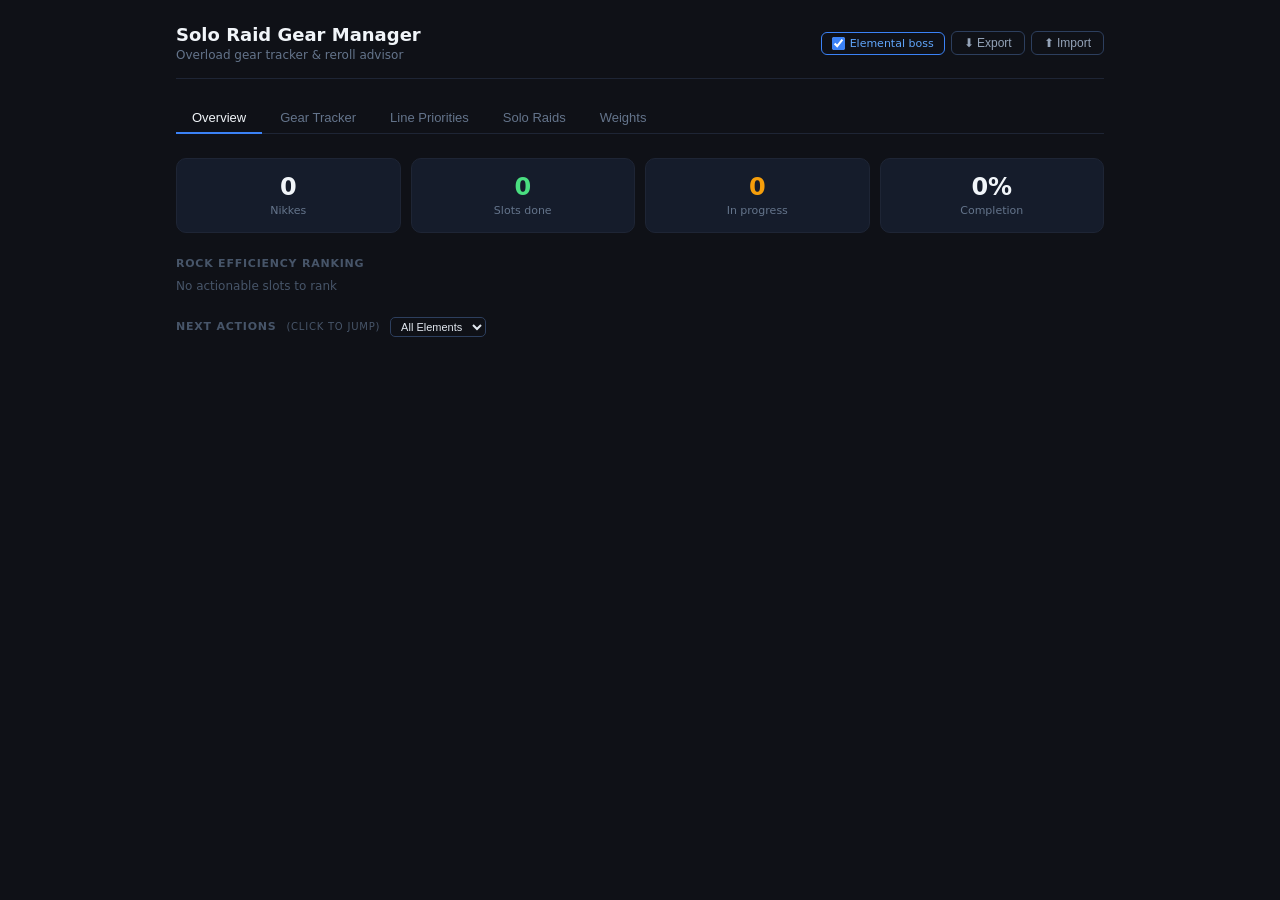
==== commit 173575e5: "Update nikke_gear_manager.html" ====
--- a/nikke_gear_manager.html
+++ b/nikke_gear_manager.html
@@ -375,6 +375,7 @@
     <button class="tab" onclick="switchTab('gear',event)">Gear Tracker</button>
     <button class="tab" onclick="switchTab('priority',event)">Line Priorities</button>
     <button class="tab" onclick="switchTab('raids',event)">Solo Raids</button>
+    <button class="tab" onclick="switchTab('weights',event)">Weights</button>
   </div>
 
   <div id="overview" class="section active"></div>
@@ -382,6 +383,7 @@
   <div id="gear"     class="section"></div>
   <div id="priority" class="section"></div>
   <div id="raids"    class="section"></div>
+  <div id="weights"  class="section"></div>
 </div>
 
 <script>
@@ -671,19 +673,20 @@
 //   ATK = 1.0, Elemental = 1.0 (direct multipliers)
 //   Crit Rate = 0.5 (depends on existing CD, ~50% CD average → 0.5)
 //   Crit Damage = 0.35 (depends on existing CR, ~30-35% CR average → 0.35)
-//   Hit Rate = 0.2 (niche, helps some kits)
+//   Hit Rate = 0 (base; weapon-specific overrides below)
 //   DEF = 0 (always trash)
 // Weapon-specific adjustments:
 //   Max Ammo: SR/RL (low ammo, long reload) = 0.15, AR = 0.10, SMG/MG = 0.05, SG = 0.12
 //   Charge Speed: SR/RL = 0.6, others = 0 (no charge mechanic)
 //   Charge Damage: SR/RL = 0.5, others = 0
+//   Hit Rate: SG = 0.5 (tightens pellet spread), AR/SMG/MG = 0.2 (moderate), SR/RL = 0 (pinpoint accuracy)
 
 const STAT_DMG_WEIGHT_BASE = {
   'ATK': 1.0,
   'Elemental Damage': 1.0,
   'Critical Rate': 0.5,
   'Critical Damage': 0.35,
-  'Hit Rate': 0.2,
+  'Hit Rate': 0,
   'Max Ammo': 0.10,
   'Charge Speed': 0,
   'Charge Damage': 0,
@@ -691,16 +694,22 @@
 };
 
 const STAT_DMG_WEIGHT_WEAPON = {
-  'SR':  { 'Max Ammo': 0.15, 'Charge Speed': 0.6, 'Charge Damage': 0.5 },
-  'RL':  { 'Max Ammo': 0.15, 'Charge Speed': 0.6, 'Charge Damage': 0.5 },
-  'AR':  { 'Max Ammo': 0.10 },
-  'SMG': { 'Max Ammo': 0.05 },
-  'MG':  { 'Max Ammo': 0.05 },
-  'SG':  { 'Max Ammo': 0.12 },
+  'SR':  { 'Max Ammo': 0.15, 'Charge Speed': 0.6, 'Charge Damage': 0.5, 'Hit Rate': 0 },
+  'RL':  { 'Max Ammo': 0.15, 'Charge Speed': 0.6, 'Charge Damage': 0.5, 'Hit Rate': 0 },
+  'AR':  { 'Max Ammo': 0.10, 'Hit Rate': 0.2 },
+  'SMG': { 'Max Ammo': 0.05, 'Hit Rate': 0.2 },
+  'MG':  { 'Max Ammo': 0.05, 'Hit Rate': 0.2 },
+  'SG':  { 'Max Ammo': 0.12, 'Hit Rate': 0.5 },
 };
 
 function getStatDmgWeight(stat, nikkeName) {
   const weapon = NIKKE_WEAPON[nikkeName] || 'AR';
+  // Check custom weights first (user-editable)
+  if (state.customWeights) {
+    const cw = state.customWeights;
+    if (cw.weapon && cw.weapon[weapon] && cw.weapon[weapon][stat] !== undefined) return cw.weapon[weapon][stat];
+    if (cw.base && cw.base[stat] !== undefined) return cw.base[stat];
+  }
   const weaponOverrides = STAT_DMG_WEIGHT_WEAPON[weapon] || {};
   if (weaponOverrides[stat] !== undefined) return weaponOverrides[stat];
   return STAT_DMG_WEIGHT_BASE[stat] || 0;
@@ -2598,6 +2607,126 @@
 
 
 // ============================================================
+//  WEIGHTS SETTINGS UI
+// ============================================================
+
+function renderWeights() {
+  const el = document.getElementById('weights');
+  const ALL_STATS = Object.keys(STAT_DMG_WEIGHT_BASE);
+  const WEAPONS = ['SR','RL','AR','SMG','MG','SG'];
+
+  // Resolve current effective values
+  function getBase(stat) {
+    if (state.customWeights && state.customWeights.base && state.customWeights.base[stat] !== undefined)
+      return state.customWeights.base[stat];
+    return STAT_DMG_WEIGHT_BASE[stat];
+  }
+  function getWeapon(weapon, stat) {
+    if (state.customWeights && state.customWeights.weapon && state.customWeights.weapon[weapon] && state.customWeights.weapon[weapon][stat] !== undefined)
+      return state.customWeights.weapon[weapon][stat];
+    return (STAT_DMG_WEIGHT_WEAPON[weapon] && STAT_DMG_WEIGHT_WEAPON[weapon][stat] !== undefined) ? STAT_DMG_WEIGHT_WEAPON[weapon][stat] : '';
+  }
+
+  // Check if values differ from defaults
+  function isBaseCustom(stat) {
+    if (!state.customWeights || !state.customWeights.base) return false;
+    return state.customWeights.base[stat] !== undefined && state.customWeights.base[stat] !== STAT_DMG_WEIGHT_BASE[stat];
+  }
+  function isWeaponCustom(weapon, stat) {
+    if (!state.customWeights || !state.customWeights.weapon || !state.customWeights.weapon[weapon]) return false;
+    const defaultVal = (STAT_DMG_WEIGHT_WEAPON[weapon] && STAT_DMG_WEIGHT_WEAPON[weapon][stat] !== undefined) ? STAT_DMG_WEIGHT_WEAPON[weapon][stat] : undefined;
+    return state.customWeights.weapon[weapon][stat] !== undefined && state.customWeights.weapon[weapon][stat] !== defaultVal;
+  }
+
+  const baseRows = ALL_STATS.map(stat => {
+    const val = getBase(stat);
+    const custom = isBaseCustom(stat) ? ' style="color:#fbbf24"' : '';
+    return `<tr>
+      <td${custom}>${stat}</td>
+      <td><input type="number" step="0.01" min="0" max="5" class="value-input" style="width:70px"
+        value="${val}" onchange="updateBaseWeight('${stat}', this.value)"></td>
+      <td style="font-size:10px;color:#475569">${STAT_DMG_WEIGHT_BASE[stat]}</td>
+    </tr>`;
+  }).join('');
+
+  const weaponStats = ['Max Ammo','Charge Speed','Charge Damage','Hit Rate'];
+  const weaponRows = WEAPONS.map(w => {
+    const cells = weaponStats.map(stat => {
+      const val = getWeapon(w, stat);
+      const defaultVal = (STAT_DMG_WEIGHT_WEAPON[w] && STAT_DMG_WEIGHT_WEAPON[w][stat] !== undefined) ? STAT_DMG_WEIGHT_WEAPON[w][stat] : '—';
+      const custom = isWeaponCustom(w, stat) ? ' style="color:#fbbf24"' : '';
+      return `<td${custom}><input type="number" step="0.01" min="0" max="5" class="value-input" style="width:65px"
+        value="${val}" placeholder="${defaultVal === '—' ? '' : defaultVal}"
+        onchange="updateWeaponWeight('${w}','${stat}', this.value)"></td>`;
+    }).join('');
+    return `<tr><td style="font-weight:600;color:#60a5fa">${w}</td>${cells}</tr>`;
+  }).join('');
+
+  el.innerHTML = `
+    <div style="max-width:700px">
+      <div class="section-label">Stat Damage Weights</div>
+      <div class="info-note" style="margin-bottom:1rem">
+        These weights approximate how much 1% of each stat translates to effective DPS gain.
+        They are used to score gear lines and rank upgrade priorities.
+        <span style="color:#fbbf24">Yellow</span> values differ from defaults.
+      </div>
+
+      <div class="section-label" style="margin-top:1.2rem">Base Weights (weapon-independent)</div>
+      <table class="attr-table">
+        <tr><th>Stat</th><th>Weight</th><th>Default</th></tr>
+        ${baseRows}
+      </table>
+
+      <div class="section-label" style="margin-top:1.5rem">Weapon-Specific Overrides</div>
+      <div class="info-note" style="margin-bottom:.7rem">
+        These override the base weight for specific weapon types. Leave blank to use the base weight.
+      </div>
+      <table class="attr-table">
+        <tr><th>Weapon</th><th>Max Ammo</th><th>Charge Speed</th><th>Charge Damage</th><th>Hit Rate</th></tr>
+        ${weaponRows}
+      </table>
+
+      <div style="margin-top:1.5rem; display:flex; gap:10px">
+        <button class="btn" onclick="resetWeightsToDefault()">Reset All to Defaults</button>
+      </div>
+    </div>
+  `;
+}
+
+function updateBaseWeight(stat, value) {
+  if (!state.customWeights) state.customWeights = {};
+  if (!state.customWeights.base) state.customWeights.base = {};
+  const v = parseFloat(value);
+  if (isNaN(v)) {
+    delete state.customWeights.base[stat];
+  } else {
+    state.customWeights.base[stat] = v;
+  }
+  save();
+}
+
+function updateWeaponWeight(weapon, stat, value) {
+  if (!state.customWeights) state.customWeights = {};
+  if (!state.customWeights.weapon) state.customWeights.weapon = {};
+  if (!state.customWeights.weapon[weapon]) state.customWeights.weapon[weapon] = {};
+  const v = parseFloat(value);
+  if (isNaN(v) || value === '') {
+    delete state.customWeights.weapon[weapon][stat];
+    if (Object.keys(state.customWeights.weapon[weapon]).length === 0) delete state.customWeights.weapon[weapon];
+  } else {
+    state.customWeights.weapon[weapon][stat] = v;
+  }
+  save();
+}
+
+function resetWeightsToDefault() {
+  delete state.customWeights;
+  save();
+  renderWeights();
+}
+
+
+// ============================================================
 //  TAB SWITCHING & INIT
 // ============================================================
 
@@ -2615,6 +2744,7 @@
   else if (tab === 'gear')      renderGear();
   else if (tab === 'priority')  renderPriority();
   else if (tab === 'raids')     renderRaids();
+  else if (tab === 'weights')   renderWeights();
 }
 
 function goToGearSlot(nikkeId, slot) {
@@ -2663,7 +2793,7 @@
 // Restore tab from query string
 const initTab = new URLSearchParams(window.location.search).get('tab');
 if (initTab && document.getElementById(initTab)) {
-  const tabs = ['overview','roster','gear','priority','raids'];
+  const tabs = ['overview','roster','gear','priority','raids','weights'];
   const idx = tabs.indexOf(initTab);
   if (idx >= 0) {
     document.querySelectorAll('.tab').forEach(t => t.classList.remove('active'));
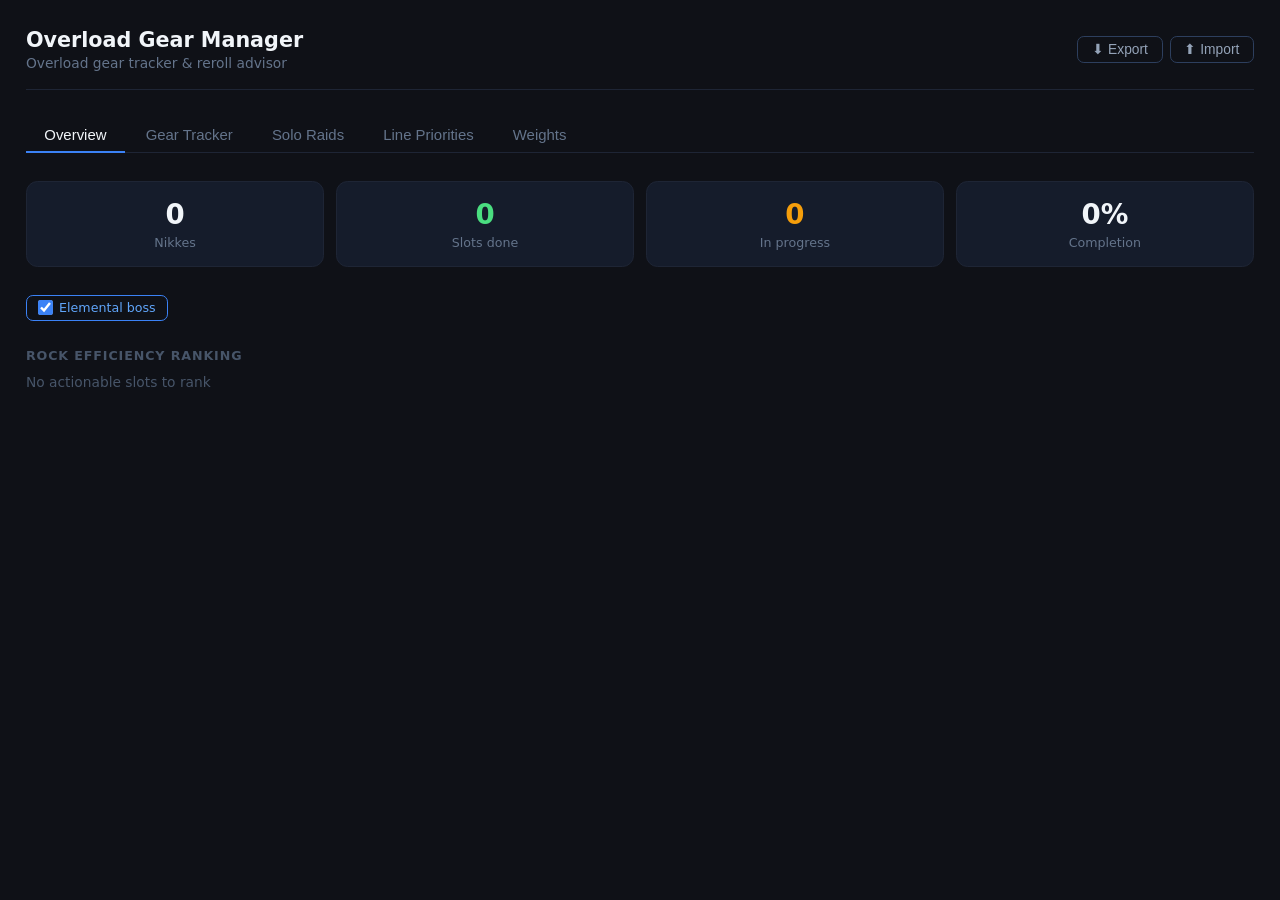
==== commit 393cf426: "Update nikke_gear_manager.html" ====
--- a/nikke_gear_manager.html
+++ b/nikke_gear_manager.html
@@ -3,10 +3,11 @@
 <head>
 <meta charset="UTF-8"/>
 <meta name="viewport" content="width=device-width, initial-scale=1.0"/>
-<title>Nikke Solo Raid Gear Manager</title>
+<title>Nikke Overload Gear Manager</title>
+<link rel="icon" href="data:,">
 
 <!-- ============================================================
-  NIKKE SOLO RAID OVERLOAD GEAR MANAGER
+  NIKKE OVERLOAD GEAR MANAGER
   ============================================================
   A tool to track overload gear lines, score rolls, and
   estimate rock costs for rerolling decisions.
@@ -66,12 +67,12 @@
   font-family: 'Segoe UI', system-ui, sans-serif;
   background: #0f1117;
   color: #e2e8f0;
-  font-size: 14px;
+  font-size: 16px;
   min-height: 100vh;
 }
 
 /* ── Layout ── */
-.app { max-width: 960px; margin: 0 auto; padding: 1.5rem 1rem; }
+.app { max-width: 1100px; margin: 0 auto; padding: 1.5rem 1rem; zoom: 1.15; }
 .topbar {
   display: flex; align-items: center; justify-content: space-between;
   margin-bottom: 1.5rem; padding-bottom: 1rem;
@@ -100,8 +101,13 @@
 .section.active { display: block; }
 
 /* ── Two-column panel ── */
-.two-col { display: grid; grid-template-columns: 185px 1fr; gap: 14px; }
-.nikke-list { display: flex; flex-direction: column; gap: 4px; }
+.two-col { display: grid; grid-template-columns: 210px 1fr; gap: 14px; }
+.nikke-list { display: flex; flex-direction: column; gap: 4px; max-height: 70vh; overflow-y: auto; overflow-x: hidden; }
+.nikke-list::-webkit-scrollbar { width: 6px; }
+.nikke-list::-webkit-scrollbar-track { background: transparent; }
+.nikke-list::-webkit-scrollbar-thumb { background: #2d3f5e; border-radius: 3px; }
+.nikke-list::-webkit-scrollbar-thumb:hover { background: #3b82f6; }
+.gear-sidebar { display: flex; flex-direction: column; gap: 6px; }
 .nikke-item {
   padding: 8px 11px; border-radius: 8px; cursor: pointer;
   font-size: 13px; border: 1px solid transparent; line-height: 1.3;
@@ -204,8 +210,8 @@
 .rank-badge { font-size: 10px; font-weight: 700; padding: 1px 6px; border-radius: 4px; margin-right: 6px; background: #1e3a5f; color: #60a5fa; }
 .rank-row { cursor: pointer; transition: background 0.1s; }
 .rank-row:hover { background: #1a2235; }
-.sort-header { cursor: pointer; user-select: none; }
-.sort-header:hover { color: #60a5fa; }
+.sort-header { cursor: pointer; user-select: none; color: #60a5fa !important; text-decoration: underline; text-decoration-style: dotted; text-underline-offset: 3px; }
+.sort-header:hover { color: #93c5fd !important; }
 .lock-btn {
   font-size: 10px; padding: 2px 6px; border-radius: 4px;
   border: 1px solid #2d3f5e; background: none; cursor: pointer;
@@ -262,7 +268,7 @@
   padding: 3px 7px; text-transform: uppercase; letter-spacing: .05em;
   border-bottom: 1px solid #1e2535;
 }
-.attr-table td { padding: 5px 7px; border-bottom: 1px solid #1a2235; }
+.attr-table td { padding: 5px 7px; border-bottom: 1px solid #1a2235; overflow: hidden; text-overflow: ellipsis; white-space: nowrap; }
 .attr-table tr:last-child td { border-bottom: none; }
 .met   { color: #4ade80; font-weight: 600; }
 .unmet { color: #f87171; font-weight: 600; }
@@ -347,6 +353,50 @@
 .elemental-toggle:has(input:checked) { border-color: #3b82f6; color: #60a5fa; }
 .btn-sm { font-size: 12px; padding: 4px 12px; border-radius: 6px; cursor: pointer; border: 1px solid #2d3f5e; background: none; color: #94a3b8; transition: background 0.1s; }
 .btn-sm:hover { background: #1a2235; color: #f1f5f9; }
+.btn-sm.active-sort { background: #1e3a5f; color: #60a5fa; border-color: #3b82f6; }
+
+/* ── Raid Teams Drag & Drop ── */
+.raid-teams-grid { display: grid; grid-template-columns: 1fr; gap: 8px; margin-bottom: 12px; }
+.raid-team-lane { background: #151c2b; border: 1px solid #1e2535; border-radius: 8px; padding: 8px; }
+.raid-team-header { display: flex; justify-content: space-between; align-items: center; margin-bottom: 6px; }
+.raid-team-label { font-size: 13px; font-weight: 700; color: #60a5fa; }
+.raid-team-total { font-size: 13px; font-weight: 700; color: #4ade80; }
+.raid-team-note {
+  width: 100%; margin-top: 6px; font-size: 13px; padding: 6px 8px;
+  background: #0f1117; border: 1px solid #2d3f5e; border-radius: 5px;
+  color: #e2e8f0; transition: border-color 0.1s;
+}
+.raid-team-note:hover { border-color: #3b82f6; }
+.raid-team-note:focus { border-color: #3b82f6; outline: none; }
+.raid-team-drop { min-height: 36px; display: grid; grid-template-columns: repeat(auto-fill, minmax(160px, 1fr)); gap: 6px; padding: 6px; border-radius: 6px; border: 1px dashed #2d3f5e; transition: all 0.15s; }
+.raid-team-drop.drag-active { border-color: #3b82f6; }
+.raid-team-drop.drag-over { background: rgba(59,130,246,0.08); border-color: #60a5fa; }
+.raid-drop-hint { font-size: 10px; color: #334155; padding: 4px 8px; grid-column: 1 / -1; text-align: center; }
+.raid-unassigned-section { margin-top: 24px; padding-top: 16px; border-top: 1px solid #1e2535; }
+.raid-unassigned-drop { min-height: 40px; grid-template-columns: repeat(auto-fill, minmax(160px, 1fr)); }
+.raid-chip {
+  display: flex; flex-direction: row; align-items: center; gap: 8px;
+  padding: 6px 10px; width: 100%;
+  background: #1a2235; border: 1px solid #2d3f5e; border-radius: 8px;
+  cursor: grab; color: #e2e8f0; user-select: none;
+  transition: opacity 0.1s, box-shadow 0.1s;
+}
+.raid-chip:hover { border-color: #3b82f6; }
+.raid-chip.dragging { opacity: 0.4; }
+.raid-chip-info { display: flex; flex-direction: column; gap: 1px; min-width: 0; }
+.raid-chip-name { font-weight: 600; font-size: 12px; line-height: 1.3; white-space: nowrap; overflow: hidden; text-overflow: ellipsis; }
+.raid-chip-meta { display: flex; align-items: center; gap: 4px; }
+.raid-chip-dmg-label { font-size: 11px; font-weight: 700; }
+.raid-team-badge {
+  font-size: 10px; font-weight: 700; padding: 2px 6px; border-radius: 4px;
+  background: #1e3a5f; color: #60a5fa; display: inline-block;
+}
+.raid-dmg-bar-bg {
+  width: 100%; height: 6px; background: #1e2535; border-radius: 3px; overflow: hidden;
+}
+.raid-dmg-bar {
+  height: 100%; border-radius: 3px; transition: width 0.2s;
+}
 #nn-select { background: #0f1117; color: #e2e8f0; border: 1px solid #2d3f5e; border-radius: 6px; font-size: 13px; }
 #nn-select option { padding: 4px 8px; }
 #nn-select option:checked { background: #1e3a5f; color: #60a5fa; }
@@ -356,14 +406,10 @@
 <div class="app">
   <div class="topbar">
     <div>
-      <div class="title">Solo Raid Gear Manager</div>
+      <div class="title">Overload Gear Manager</div>
       <div class="subtitle">Overload gear tracker &amp; reroll advisor</div>
     </div>
     <div class="topbar-actions">
-      <label class="elemental-toggle" title="Include Elemental Damage in gain calculations">
-        <input type="checkbox" id="elemental-chk" onchange="toggleElementalBoss(this.checked)" style="accent-color:#3b82f6"/>
-        <span>Elemental boss</span>
-      </label>
       <button class="btn btn-sm" onclick="exportData()">⬇ Export</button>
       <button class="btn btn-sm" onclick="document.getElementById('import-file').click()">⬆ Import</button>
       <input type="file" id="import-file" accept=".json" style="display:none" onchange="importData(event)">
@@ -373,8 +419,8 @@
   <div class="tabs">
     <button class="tab active" onclick="switchTab('overview',event)">Overview</button>
     <button class="tab" onclick="switchTab('gear',event)">Gear Tracker</button>
+    <button class="tab" onclick="switchTab('raids',event)">Solo Raids</button>
     <button class="tab" onclick="switchTab('priority',event)">Line Priorities</button>
-    <button class="tab" onclick="switchTab('raids',event)">Solo Raids</button>
     <button class="tab" onclick="switchTab('weights',event)">Weights</button>
   </div>
 
@@ -415,6 +461,7 @@
   {name:'Arcana',burst:'II',element:'Electric'},
   {name:'Arcana: Fortune Mate',burst:'II',element:'Fire'},
   {name:'Aria',burst:'II',element:'Water'},
+  {name:'Ark Ranger Black',burst:'III',element:'Wind'},
   {name:'Asuka Shikinami Langley',burst:'III',element:'Fire'},
   {name:'Asuka Shikinami Langley: Wille',burst:'III',element:'Wind'},
   {name:'Avistar',burst:'I',element:'Electric'},
@@ -491,7 +538,7 @@
   {name:'Liberalio',burst:'III',element:'Wind'},
   {name:'Lily',burst:'II',element:'Wind'},
   {name:'Liter',burst:'I',element:'Iron'},
-  {name:'Little Mermaid (Siren)',burst:'I',element:'Wind'},
+  {name:'Siren',burst:'I',element:'Wind'},
   {name:'Ludmilla',burst:'I',element:'Water'},
   {name:'Ludmilla: Winter Owner',burst:'III',element:'Water'},
   {name:'Maiden',burst:'III',element:'Electric'},
@@ -539,6 +586,7 @@
   {name:'Poli',burst:'II',element:'Water'},
   {name:'Poli (Treasure)',burst:'II',element:'Water'},
   {name:'Power',burst:'III',element:'Fire'},
+  {name:'Prika',burst:'II',element:'Water'},
   {name:'Privaty',burst:'III',element:'Water'},
   {name:'Privaty (Treasure)',burst:'III',element:'Water'},
   {name:'Privaty: Unkind Maid',burst:'III',element:'Electric'},
@@ -550,7 +598,7 @@
   {name:'Quiry',burst:'III',element:'Wind'},
   {name:'Ram',burst:'I',element:'Wind'},
   {name:'Rapi',burst:'III',element:'Fire'},
-  {name:'Rapi: Red Hood',burst:'III',element:'Fire'},
+  {name:'Rapi: Red Hood',burst:'I',element:'Fire'},
   {name:'Rapunzel',burst:'I',element:'Iron'},
   {name:'Rapunzel: Pure Grace',burst:'I',element:'Iron'},
   {name:'Raven',burst:'III',element:'Iron'},
@@ -621,7 +669,7 @@
   '2B':'SR','A2':'RL','Ada Wong':'SMG','Ade':'SMG','Ade: Agent Bunny':'SMG','Admi':'SMG',
   'Alice':'SR','Alice: Wonderland Bunny':'RL','Anchor':'SMG','Anchor: Innocent Maid':'SMG',
   'Anis':'RL','Anis: Sparkling Summer':'RL','Anis: Star':'RL','Anne: Miracle Fairy':'AR',
-  'Arcana':'SMG','Arcana: Fortune Mate':'SMG','Aria':'SR','Asuka Shikinami Langley':'RL',
+  'Arcana':'SMG','Arcana: Fortune Mate':'SMG','Aria':'SR','Ark Ranger Black':'AR','Asuka Shikinami Langley':'RL',
   'Asuka Shikinami Langley: Wille':'RL','Avistar':'AR','Bay':'SG','Bay (Treasure)':'SG',
   'Belorta':'AR','Biscuit':'RL','Blanc':'AR','Bready':'SG','Brid':'SR','Brid: Silent Track':'SR',
   'Centi':'AR','Centi (Treasure)':'AR','Chime':'SMG','Chisato Nishikigi':'AR',
@@ -637,7 +685,7 @@
   'Harran':'SR','Helm':'SR','Helm (Treasure)':'SR','Helm: Aquamarine':'SR','Himeno':'SMG',
   'Isabel':'AR','Jackal':'RL','Jill Valentine':'SMG','Julia':'MG','Julia (Treasure)':'MG',
   'K':'SMG','Kilo':'SG','Kurumi':'SMG','Label':'SMG','Laplace':'RL','Laplace (Treasure)':'RL',
-  'Leona':'SG','Liberalio':'SR','Lily':'AR','Liter':'AR','Little Mermaid (Siren)':'SR',
+  'Leona':'SG','Liberalio':'SR','Lily':'AR','Liter':'AR',
   'Ludmilla':'SG','Ludmilla: Winter Owner':'SG','Maiden':'SR','Maiden: Ice Rose':'SR',
   'Makima':'AR','Mana':'AR','Marciana':'AR','Mari Makinami Illustrious':'SR',
   'Mary':'SMG','Mary: Bay Goddess':'SMG','Mast':'SMG','Mast: Romantic Maid':'SMG',
@@ -648,7 +696,7 @@
   'Nayuta':'SMG','Neon':'AR','Neon: Blue Ocean':'AR','Neon: Vision Eye':'AR',
   'Nero':'SG','Neve':'SR','Nihilister':'MG','Noah':'AR','Noir':'SR','Noise':'RL',
   'Novel':'RL','Pascal':'RL','Pepper':'SMG','Phantom':'AR','Poli':'SG','Poli (Treasure)':'SG',
-  'Power':'MG','Privaty':'AR','Privaty (Treasure)':'AR','Privaty: Unkind Maid':'AR',
+  'Power':'MG','Prika':'SR','Privaty':'AR','Privaty (Treasure)':'AR','Privaty: Unkind Maid':'AR',
   'Product 08':'SMG','Product 12':'AR','Product 23':'AR','Quency':'AR',
   'Quency: Escape Queen':'AR','Quiry':'SR','Ram':'AR','Rapi':'AR','Rapi: Red Hood':'SR',
   'Rapunzel':'RL','Rapunzel: Pure Grace':'RL','Raven':'SR','Red Hood':'SR',
@@ -656,7 +704,7 @@
   'Rosanna':'SG','Rosanna: Chic Ocean':'SG','Rouge':'SR','Rumani':'AR','Rupee':'AR',
   'Rupee: Winter Shopper':'RL','Sakura':'SG','Sakura Suzuhara':'SMG',
   'Sakura: Bloom in Summer':'SG','Scarlet':'SR','Scarlet: Black Shadow':'SMG',
-  'Signal':'AR','Sin':'AR','Snow Crane':'SG','Snow White':'SR',
+  'Signal':'AR','Sin':'AR','Siren':'SMG','Snow Crane':'SG','Snow White':'SR',
   'Snow White: Heavy Arms':'SR','Snow White: Innocent Days':'SR',
   'Soda':'SG','Soda: Twinkling Bunny':'SG','Soldier EG':'AR','Soldier FA':'AR',
   'Soldier OW':'AR','Soline':'AR','Soline: Frost Ticket':'AR','Sora':'SMG',
@@ -674,12 +722,15 @@
 //   Crit Rate = 0.5 (depends on existing CD, ~50% CD average → 0.5)
 //   Crit Damage = 0.35 (depends on existing CR, ~30-35% CR average → 0.35)
 //   Hit Rate = 0 (base; weapon-specific overrides below)
+//   Max Ammo = 0.25 (base; high value for FIRST line, diminishes sharply after)
 //   DEF = 0 (always trash)
 // Weapon-specific adjustments:
-//   Max Ammo: SR/RL (low ammo, long reload) = 0.15, AR = 0.10, SMG/MG = 0.05, SG = 0.12
+//   Max Ammo: SR/RL = 0.30, AR/SG = 0.25, SMG/MG = 0.20 (first line value)
 //   Charge Speed: SR/RL = 0.6, others = 0 (no charge mechanic)
 //   Charge Damage: SR/RL = 0.5, others = 0
 //   Hit Rate: SG = 0.5 (tightens pellet spread), AR/SMG/MG = 0.2 (moderate), SR/RL = 0 (pinpoint accuracy)
+// Diminishing returns for Max Ammo:
+//   1st line = 100% of weight, 2nd = 15%, 3rd+ = 5%
 
 const STAT_DMG_WEIGHT_BASE = {
   'ATK': 1.0,
@@ -687,32 +738,63 @@
   'Critical Rate': 0.5,
   'Critical Damage': 0.35,
   'Hit Rate': 0,
-  'Max Ammo': 0.10,
+  'Max Ammo': 0.25,
   'Charge Speed': 0,
   'Charge Damage': 0,
   'DEF': 0,
 };
 
 const STAT_DMG_WEIGHT_WEAPON = {
-  'SR':  { 'Max Ammo': 0.15, 'Charge Speed': 0.6, 'Charge Damage': 0.5, 'Hit Rate': 0 },
-  'RL':  { 'Max Ammo': 0.15, 'Charge Speed': 0.6, 'Charge Damage': 0.5, 'Hit Rate': 0 },
-  'AR':  { 'Max Ammo': 0.10, 'Hit Rate': 0.2 },
-  'SMG': { 'Max Ammo': 0.05, 'Hit Rate': 0.2 },
-  'MG':  { 'Max Ammo': 0.05, 'Hit Rate': 0.2 },
-  'SG':  { 'Max Ammo': 0.12, 'Hit Rate': 0.5 },
+  'SR':  { 'Max Ammo': 0.30, 'Charge Speed': 0.6, 'Charge Damage': 0.5, 'Hit Rate': 0 },
+  'RL':  { 'Max Ammo': 0.30, 'Charge Speed': 0.6, 'Charge Damage': 0.5, 'Hit Rate': 0 },
+  'AR':  { 'Max Ammo': 0.25, 'Hit Rate': 0.2 },
+  'SMG': { 'Max Ammo': 0.20, 'Hit Rate': 0.2 },
+  'MG':  { 'Max Ammo': 0.20, 'Hit Rate': 0.2 },
+  'SG':  { 'Max Ammo': 0.25, 'Hit Rate': 0.5 },
 };
 
-function getStatDmgWeight(stat, nikkeName) {
+// Diminishing returns multiplier for Max Ammo based on how many lines the nikke already has
+// Index = number of existing Max Ammo lines (0 = first line, 1 = second, 2+ = third+)
+const AMMO_DIMINISH_DEFAULT = [1.0, 0.15, 0.05];
+
+function getAmmoDiminish() {
+  if (state.customWeights && state.customWeights.ammoDiminish) return state.customWeights.ammoDiminish;
+  return AMMO_DIMINISH_DEFAULT;
+}
+
+// Count how many Max Ammo lines a nikke currently has across all gear
+function countAmmoLines(nikke) {
+  if (!nikke || !nikke.gear) return 0;
+  let count = 0;
+  SLOTS.forEach(s => {
+    if (nikke.gear[s] && nikke.gear[s].lines) {
+      nikke.gear[s].lines.forEach(l => { if (l.stat === 'Max Ammo') count++; });
+    }
+  });
+  return count;
+}
+
+function getStatDmgWeight(stat, nikkeName, nikkeObj) {
   const weapon = NIKKE_WEAPON[nikkeName] || 'AR';
   // Check custom weights first (user-editable)
+  let baseWeight;
   if (state.customWeights) {
     const cw = state.customWeights;
-    if (cw.weapon && cw.weapon[weapon] && cw.weapon[weapon][stat] !== undefined) return cw.weapon[weapon][stat];
-    if (cw.base && cw.base[stat] !== undefined) return cw.base[stat];
-  }
-  const weaponOverrides = STAT_DMG_WEIGHT_WEAPON[weapon] || {};
-  if (weaponOverrides[stat] !== undefined) return weaponOverrides[stat];
-  return STAT_DMG_WEIGHT_BASE[stat] || 0;
+    if (cw.weapon && cw.weapon[weapon] && cw.weapon[weapon][stat] !== undefined) baseWeight = cw.weapon[weapon][stat];
+    else if (cw.base && cw.base[stat] !== undefined) baseWeight = cw.base[stat];
+  }
+  if (baseWeight === undefined) {
+    const weaponOverrides = STAT_DMG_WEIGHT_WEAPON[weapon] || {};
+    baseWeight = weaponOverrides[stat] !== undefined ? weaponOverrides[stat] : (STAT_DMG_WEIGHT_BASE[stat] || 0);
+  }
+  // Apply diminishing returns for Max Ammo
+  if (stat === 'Max Ammo' && nikkeObj) {
+    const existing = countAmmoLines(nikkeObj);
+    const diminish = getAmmoDiminish();
+    const mult = existing < diminish.length ? diminish[existing] : diminish[diminish.length - 1];
+    return baseWeight * mult;
+  }
+  return baseWeight;
 }
 
 // Stats whose values are expressed as percentages
@@ -846,7 +928,7 @@
   'iDoll Flower': 'idoll-flower',
   'iDoll Ocean': 'idoll-ocean',
   'iDoll Sun': 'idoll-sun',
-  'Little Mermaid (Siren)': 'siren',
+  'Siren': 'siren',
   'Rei Ayanami (Tentative Name)': 'rei-ayanami-tentative-name',
 };
 
@@ -864,7 +946,19 @@
 function nikkeIcon(name, size) {
   const sz = size || 22;
   const slug = nikkeSlug(name);
-  return `<div style="width:${sz}px;height:${sz}px;border-radius:50%;overflow:hidden;flex-shrink:0"><img src="https://cdn.prydwen.gg/images/nikke/characters/${slug}_icon.webp" alt="${name}" style="width:${sz * 1.8}px;height:${sz * 1.8}px;object-fit:cover;object-position:top center;margin-left:-${sz * 0.4}px;margin-top:-${sz * 0.05}px" onerror="this.src='https://cdn.prydwen.gg/images/nikke/characters/${slug}_card.webp';this.onerror=function(){this.parentElement.style.display='none'}"></div>`;
+  return `<div style="width:${sz}px;height:${sz}px;border-radius:50%;overflow:hidden;flex-shrink:0;background:#1e3a5f"><img src="https://cdn.prydwen.gg/images/nikke/characters/${slug}_icon.webp" alt="${name}" style="width:${sz * 1.8}px;height:${sz * 1.8}px;object-fit:cover;object-position:top center;margin-left:-${sz * 0.4}px;margin-top:-${sz * 0.05}px" onerror="this.src='https://cdn.prydwen.gg/images/nikke/characters/${slug}_card.webp';this.onerror=function(){this.parentElement.style.display='none'}"></div>`;
+}
+
+// Preload nikke icons into browser cache to prevent flicker on re-render
+const _preloadedIcons = new Set();
+function preloadNikkeIcons() {
+  state.nikkes.forEach(n => {
+    if (_preloadedIcons.has(n.name)) return;
+    _preloadedIcons.add(n.name);
+    const slug = nikkeSlug(n.name);
+    const img = new Image();
+    img.src = `https://cdn.prydwen.gg/images/nikke/characters/${slug}_icon.webp`;
+  });
 }
 
 
@@ -1076,8 +1170,9 @@
     });
   }
 
-  // Calculate the LOSS from sacrificing good lines
+  // Calculate the LOSS from sacrificing good lines (weighted by stat DPS value)
   let totalLoss = 0;
+  let totalLossRaw = 0;
   if (sacrificedLines && sacrificedLines.length) {
     sacrificedLines.forEach(l => {
       if (!l.stat || !l.val) return;
@@ -1094,13 +1189,18 @@
       const pComeBack = 1 - Math.pow(1 - comebackFrac * avgAppear, numSacLines);
       let effectiveLoss = currentVal - (pComeBack * evIfBack);
       if (l.stat === 'Elemental Damage' && !state.elementalBoss) effectiveLoss = 0;
-      if (effectiveLoss > 0) totalLoss += effectiveLoss;
+      if (effectiveLoss > 0) {
+        // Weight the loss by the stat's DPS contribution
+        const statWeight = getStatDmgWeight(l.stat, nikke.name, nikke) || 0.01;
+        totalLoss += effectiveLoss * statWeight;
+        totalLossRaw += effectiveLoss;
+      }
     });
   }
 
-  // Calculate the GAIN from landing a new good stat
+  // Calculate the GAIN from landing a new good stat (weighted by stat DPS value)
   // Skip stats where priority count is already met
-  let totalWeight = 0, weightedGain = 0;
+  let totalPoolWeight = 0, weightedGainDps = 0;
   const gains = [];
   goodPrios.forEach(p => {
     const w = pool[p.line] || 0;
@@ -1114,16 +1214,23 @@
     const current = existing ? (parseFloat(existing.val) || 0) : 0;
     let gain = Math.max(0, ev - current);
     if (p.line === 'Elemental Damage' && !state.elementalBoss) gain = 0;
-    gains.push({ stat: p.line, gain, weight: w });
-    weightedGain += gain * w;
-    totalWeight += w;
+    const dmgW = getStatDmgWeight(p.line, nikke.name, nikke) || 0.01;
+    gains.push({ stat: p.line, gain, weight: w, dmgW });
+    totalPoolWeight += w;
+    weightedGainDps += gain * w * dmgW;
   });
-  if (totalWeight <= 0) return { stat: '—', gain: 0, loss: totalLoss, net: -totalLoss };
-
-  gains.sort((a, b) => b.weight - a.weight);
-  const grossGain = weightedGain / totalWeight;
-  const net = grossGain - totalLoss;
-  return { stat: gains[0].stat, gain: grossGain, loss: totalLoss, net };
+  if (totalPoolWeight <= 0) return { stat: '—', gain: 0, loss: totalLossRaw, net: -totalLossRaw };
+
+  // Sort by (pool chance × dmg weight) to find the most impactful stat
+  gains.sort((a, b) => (b.weight * b.dmgW) - (a.weight * a.dmgW));
+  // Gross gain: pool-weighted average raw % (for display)
+  const grossGain = gains.reduce((s, g) => s + g.gain * g.weight, 0) / totalPoolWeight;
+  // Net in raw % terms (legacy display)
+  const net = grossGain - totalLossRaw;
+  // DPS-weighted net: gain in DPS terms - loss in DPS terms (for recommendation logic)
+  const grossGainDps = weightedGainDps / totalPoolWeight;
+  const netDps = grossGainDps - totalLoss;
+  return { stat: gains[0].stat, gain: grossGain, loss: totalLossRaw, net, netDps };
 }
 
 
@@ -1272,10 +1379,6 @@
       optBSteps.push(`P(${goodStatNames}) per line: ${(gfB * 100).toFixed(1)}% — then random tier (avg value shown in gain)`);
       optBSteps.push(`Expected ~${fishRocksB} rocks`);
 
-      // Recommend A if: sacrificing an Essential line, 2 good lines, below-target line is T9+, or high-tier lines need locking
-      const sacrificingEssential = toReset.some(l => classifyLine(l.stat, nikke) === 'essential');
-      const recommendA = sacrificingEssential || goodLines.length >= 2 || toReset.some(l => l.tier && l.tier >= 9) || lockNow.length > 0;
-
       // Calculate gain for Option A (reset to target)
       const gainADetails = toReset.map(l => {
         const g = resetGain(l.stat, l.val, l.targetTier);
@@ -1288,11 +1391,40 @@
       const poolB = remainingStatPool(new Set([...usedStats, ...lockNow.map(l => l.stat)]));
       const ceGainB = changeEffectsGain(nikke, poolB, lines, sacrificing);
       let gainBLabel = 'no effective gain';
-      if (ceGainB.net > 0) {
+      if (ceGainB.netDps > 0) {
+        // DPS-weighted net is positive — this is a good trade even if raw % net is negative
+        gainBLabel = ceGainB.net > 0
+          ? `net ${ceGainB.stat} +${ceGainB.net.toFixed(2)}%`
+          : `${ceGainB.stat} +${ceGainB.gain.toFixed(2)}% (DPS net positive: losing low-weight stat)`;
+      } else if (ceGainB.net > 0) {
         gainBLabel = `net ${ceGainB.stat} +${ceGainB.net.toFixed(2)}%`;
-      } else if (ceGainB.net <= 0 && ceGainB.gain > 0) {
-        gainBLabel = `${ceGainB.stat} +${ceGainB.gain.toFixed(2)}% gain, −${ceGainB.loss.toFixed(2)}% loss = net ${ceGainB.net.toFixed(2)}%`;
+      } else if (ceGainB.gain > 0) {
+        gainBLabel = `${ceGainB.stat} +${ceGainB.gain.toFixed(2)}% gain, −${ceGainB.loss.toFixed(2)}% loss`;
       }
+
+      // Recommend A vs B based on weighted efficiency comparison
+      // For Option A: we're keeping/upgrading existing lines, so count OTHER ammo lines (not this one)
+      const gainAWeighted = gainADetails.reduce((s, x) => {
+        let w = getStatDmgWeight(x.stat, nikke.name, nikke);
+        // If resetting a Max Ammo line, discount should be based on OTHER ammo lines, not including this one
+        if (x.stat === 'Max Ammo') {
+          const otherAmmo = countAmmoLines(nikke) - 1; // exclude the line being reset
+          const diminish = getAmmoDiminish();
+          const mult = otherAmmo < diminish.length ? diminish[Math.max(0, otherAmmo)] : diminish[diminish.length - 1];
+          const weapon = NIKKE_WEAPON[nikke.name] || 'AR';
+          const baseW = (state.customWeights && state.customWeights.weapon && state.customWeights.weapon[weapon] && state.customWeights.weapon[weapon]['Max Ammo'] !== undefined)
+            ? state.customWeights.weapon[weapon]['Max Ammo']
+            : (STAT_DMG_WEIGHT_WEAPON[weapon] && STAT_DMG_WEIGHT_WEAPON[weapon]['Max Ammo'] !== undefined ? STAT_DMG_WEIGHT_WEAPON[weapon]['Max Ammo'] : STAT_DMG_WEIGHT_BASE['Max Ammo']);
+          w = baseW * mult;
+        }
+        return s + x.gain * w;
+      }, 0);
+      const gainBDps = ceGainB.netDps > 0 ? ceGainB.netDps : 0;
+      // Efficiency comparison: DPS-weighted gain per rock
+      const effA = (resetRocks + fishRocksA) > 0 ? gainAWeighted / (resetRocks + fishRocksA) : 0;
+      const effB = fishRocksB > 0 ? gainBDps / fishRocksB : 0;
+      // Prefer A if it's more efficient per rock in DPS terms
+      const recommendA = effA >= effB;
 
       return {
         label: goodLines.length >= 2
@@ -1453,7 +1585,7 @@
 //  STATE & PERSISTENCE
 // ============================================================
 
-let state = { nikkes: [], selGear: null, selPrio: null, elementalBoss: true, raids: [], selRaid: null, selRaidEdit: null, rankSort: 'efficiency', gearElementFilter: '' };
+let state = { nikkes: [], selGear: null, selPrio: null, elementalBoss: true, raids: [], selRaid: null, selRaidEdit: null, rankSort: 'efficiency', rankSortAsc: false, gearElementFilter: '' };
 
 // Convert Roman numeral burst to number (I→1, II→2, III→3, All→All)
 function burstNum(b) {
@@ -1480,6 +1612,7 @@
   if (!state.raids) state.raids = [];
   if (state.selRaid === undefined) state.selRaid = null;
   if (state.selRaidEdit === undefined) state.selRaidEdit = null;
+  if (state.rankSortAsc === undefined) state.rankSortAsc = false;
   // Migrate old data
   state.nikkes.forEach(n => {
     n.id = n.id.replace('.', ''); // fix IDs with decimal points
@@ -1498,6 +1631,14 @@
       n.gear[s].lines.forEach(l => { if (l.locked === undefined) l.locked = false; });
     });
   });
+  // Restore custom weapon mappings for user-added Nikkes
+  if (state.customWeapons) {
+    Object.entries(state.customWeapons).forEach(([name, weapon]) => {
+      NIKKE_WEAPON[name] = weapon;
+    });
+  }
+  // Don't persist selected Nikke across reloads — default to first
+  state.selGear = state.nikkes.length ? state.nikkes[0].id : null;
   save();
 }
 
@@ -1578,11 +1719,24 @@
 }
 
 function doDelete(id) {
+  const deleted = state.nikkes.find(n => n.id === id);
   state.nikkes = state.nikkes.filter(n => n.id !== id);
   if (state.selGear === id) state.selGear = null;
   if (state.selPrio === id) state.selPrio = null;
+  // Clean up custom weapon mapping if it was a custom nikke
+  if (deleted && state.customWeapons && state.customWeapons[deleted.name]) {
+    delete state.customWeapons[deleted.name];
+    delete NIKKE_WEAPON[deleted.name];
+  }
   pendingDeleteId = null;
   save(); render();
+}
+
+function gearDeleteNikke(id) {
+  const n = state.nikkes.find(x => x.id === id);
+  if (!n) return;
+  if (!confirm(`Remove ${n.name}? All gear data will be lost.`)) return;
+  doDelete(id);
 }
 
 
@@ -1599,52 +1753,6 @@
     if (st === 'done') done++; else if (st === 'partial') partial++;
   }));
   const pct = total ? Math.round((done / total) * 100) : 0;
-
-  // Build actionable next-steps list
-  const actionRows = nk.length ? (() => {
-    const actions = [];
-    nk.forEach(n => {
-      SLOTS.forEach(slot => {
-        const v = getVerdict(n, slot);
-        if (!v) return; // no data entered yet
-        if (v.cls === 'v-keep') return; // done, no action needed
-        let action = '', rocks = 0, urgencyCls = '';
-        if (v.options) {
-          const rec = v.options.find(o => o.recommended) || v.options[0];
-          action = rec.title.replace(/^Option [A-Z] — /, '');
-          rocks = rec.rocks;
-        } else {
-          action = v.label.replace(/^\d+ good line[s]? — /, '').replace(/^No Essential\/Ideal lines — /, '');
-          rocks = v.rocks || 0;
-        }
-        urgencyCls = v.cls === 'v-reroll' ? 'p-unmet' : 'p-passable';
-        actions.push({ nikkeId: n.id, nikke: n.name, element: n.element, slot, action, rocks, urgencyCls, vcls: v.cls });
-      });
-    });
-    // Apply element filter
-    const filteredActions = state.overviewElementFilter
-      ? actions.filter(a => a.element === state.overviewElementFilter)
-      : actions;
-    if (!filteredActions.length) return '<div style="font-size:12px;color:#4ade80;padding:8px 0">All tracked slots are complete — nice work!</div>';
-    // Sort: reroll (no good lines) first, then ok (partial), by rocks ascending within each group
-    filteredActions.sort((a, b) => {
-      if (a.vcls !== b.vcls) return a.vcls === 'v-reroll' ? -1 : 1;
-      return a.rocks - b.rocks;
-    });
-    // Show at most 8 items to keep it digestible
-    const shown = filteredActions.slice(0, 8);
-    const remaining = filteredActions.length - shown.length;
-    const rows = shown.map(a => `
-      <div class="ov-nikke" style="cursor:pointer;padding:8px 12px;margin-bottom:4px" onclick="goToGearSlot('${a.nikkeId}','${a.slot}')">
-        <div style="display:flex;align-items:center;gap:10px">
-          <span class="pill ${a.urgencyCls}" style="flex-shrink:0;width:52px;text-align:center">${a.slot}</span>
-          <span style="font-size:13px;font-weight:600;color:#f1f5f9;width:180px;flex-shrink:0;white-space:nowrap;overflow:hidden;text-overflow:ellipsis">${a.nikke}</span>
-          <span style="font-size:12px;color:#e2e8f0;flex:1;white-space:nowrap;overflow:hidden;text-overflow:ellipsis">${a.action}</span>
-          <span class="rock-est" style="margin:0;flex-shrink:0">~${a.rocks} 🪨</span>
-        </div>
-      </div>`).join('');
-    return rows + (remaining > 0 ? `<div style="font-size:11px;color:#475569;padding:4px 12px">+ ${remaining} more — see efficiency ranking below</div>` : '');
-  })() : '<div class="empty-state">No Nikkes added yet — go to Roster to add your team</div>';
 
   // Build efficiency ranking: gain% per rock for each incomplete slot
   // If a raid is selected, filter to only those nikkes and weight by damage
@@ -1687,7 +1795,7 @@
       // Apply stat damage weight based on which stat the gain is for
       const statMatch = gainLabel.match(/^(?:net\s+)?(\w[\w\s]*?)\s+[+-]/);
       const gainStat = statMatch ? ALL_LINES.find(l => gainLabel.includes(l)) || '' : '';
-      const dmgWeight = gainStat ? getStatDmgWeight(gainStat, n.name) : 1.0;
+      const dmgWeight = gainStat ? getStatDmgWeight(gainStat, n.name, n) : 1.0;
       const weightedGainRaw = gainTotal * dmgWeight;
       // Weight by damage if raid selected
       const dmg = raidDmgMap[n.id] || 0;
@@ -1699,7 +1807,7 @@
   rankings.sort((a, b) => b.efficiency - a.efficiency);
 
   // Raid selector dropdown
-  const raidOpts = state.raids.map(r => { const dn = r.element ? `${r.name} - ${r.element} Weak` : r.name; return `<option value="${r.id}" ${state.selRaid === r.id ? 'selected' : ''}>${dn}</option>`; }).join('');
+  const raidOpts = [...state.raids].reverse().map(r => { const dn = `${r.season ? 'Season ' + r.season + ' · ' : ''}${r.name}${r.element ? ' — ' + r.element : ''}`; return `<option value="${r.id}" ${state.selRaid === r.id ? 'selected' : ''}>${dn}</option>`; }).join('');
   const raidSelector = state.raids.length ? `
     <select class="form-input" style="font-size:12px;padding:3px 8px;width:auto;display:inline-block;margin-left:8px" onchange="selectRaidFilter(this.value)">
       <option value="">All Nikkes</option>${raidOpts}
@@ -1709,21 +1817,22 @@
 
   // Sort rankings by selected column
   const sortBy = state.rankSort || 'efficiency';
+  const asc = state.rankSortAsc ? 1 : -1;
   if (sortBy === 'dmgGain') {
-    rankings.sort((a, b) => ((b.gain / 100 * (b.dmg || 0)) - (a.gain / 100 * (a.dmg || 0))));
+    rankings.sort((a, b) => asc * ((a.gain / 100 * (a.dmg || 0)) - (b.gain / 100 * (b.dmg || 0))));
   } else if (sortBy === 'dmg') {
-    rankings.sort((a, b) => (b.dmg || 0) - (a.dmg || 0));
+    rankings.sort((a, b) => asc * ((a.dmg || 0) - (b.dmg || 0)));
   } else {
-    rankings.sort((a, b) => b.efficiency - a.efficiency);
-  }
-
-  const sortArrow = (col) => sortBy === col ? ' ▼' : '';
+    rankings.sort((a, b) => asc * (a.efficiency - b.efficiency));
+  }
+
+  const sortArrow = (col) => sortBy === col ? (state.rankSortAsc ? ' ▲' : ' ▼') : '';
   const rankingHtml = rankings.length ? (() => {
     const top10 = rankings.slice(0, 10);
     const next10 = rankings.slice(10, 20);
     const renderRow = (r, i) => `<tr class="rank-row" onclick="goToGearSlot('${r.nikkeId}','${r.slot}')">
         <td style="color:#475569">${i + 1}</td>
-        <td style="font-weight:500">${r.nikke}</td>
+        <td style="font-weight:500"><div style="display:flex;align-items:center;gap:6px">${nikkeIcon(r.nikke, 22)}<span>${r.nikke}</span></div></td>
         <td>${r.slot}</td>
         <td>~${r.rocks}</td>
         <td style="color:#4ade80">${r.gainLabel}</td>
@@ -1735,7 +1844,16 @@
     </td></tr>` : '';
     const next10Rows = next10.length ? `<tbody id="rank-next10" style="display:none">${next10.map((r, i) => renderRow(r, i + 10)).join('')}</tbody>` : '';
     return `<div class="section-label" style="margin-top:1.5rem">Rock efficiency ranking${raidSelector} <span style="font-size:10px;color:#475569;font-weight:400">(${selRaid ? 'damage gain per rock' : 'gain% per rock'}, higher = better)</span></div>
-    <table class="attr-table" style="width:100%">
+    <table class="attr-table" style="width:100%;table-layout:fixed">
+      <colgroup>
+        <col style="width:4%">
+        <col style="width:${selRaid ? '20%' : '25%'}">
+        <col style="width:8%">
+        <col style="width:8%">
+        <col style="width:${selRaid ? '24%' : '40%'}">
+        ${selRaid ? `<col style="width:10%"><col style="width:12%">` : ''}
+        <col style="width:${selRaid ? '14%' : '15%'}">
+      </colgroup>
       <tr><th>#</th><th>Nikke</th><th>Slot</th><th>Rocks</th><th>Gain</th>${selRaid ? `<th class="sort-header" onclick="setRankSort('dmg')">DMG${sortArrow('dmg')}</th><th class="sort-header" onclick="setRankSort('dmgGain')">DMG Gain${sortArrow('dmgGain')}</th>` : ''}<th class="sort-header" onclick="setRankSort('efficiency')">Efficiency${sortArrow('efficiency')}</th></tr>
       ${top10.map((r, i) => renderRow(r, i)).join('')}
       ${toggleBtn}
@@ -1750,16 +1868,13 @@
       <div class="metric-card"><div class="metric-val" style="color:#f59e0b">${partial}</div><div class="metric-label">In progress</div></div>
       <div class="metric-card"><div class="metric-val">${pct}%</div><div class="metric-label">Completion</div></div>
     </div>
-    ${rankingHtml}
-    <details style="margin-top:1.5rem">
-      <summary class="section-label" style="display:flex;align-items:center;gap:10px;cursor:pointer">Next actions <span style="font-size:10px;color:#475569;font-weight:400">(click to jump)</span>
-        <select style="font-size:11px;padding:2px 6px;background:#0f1117;color:#e2e8f0;border:1px solid #2d3f5e;border-radius:5px;font-weight:400" onclick="event.stopPropagation()" onchange="setOverviewElementFilter(this.value)">
-          <option value="">All Elements</option>
-          ${['Fire','Water','Wind','Electric','Iron'].map(e => `<option value="${e}" ${state.overviewElementFilter === e ? 'selected' : ''}>${e}</option>`).join('')}
-        </select>
-      </summary>
-      ${actionRows}
-    </details>`;
+    <div style="display:flex;align-items:center;gap:10px;margin-bottom:10px">
+      <label class="elemental-toggle" title="Include Elemental Damage in gain calculations">
+        <input type="checkbox" id="elemental-chk" onchange="toggleElementalBoss(this.checked)" ${state.elementalBoss ? 'checked' : ''} style="accent-color:#3b82f6"/>
+        <span>Elemental boss</span>
+      </label>
+    </div>
+    ${rankingHtml}`;
 }
 
 function toggleElementalBoss(checked) {
@@ -1773,12 +1888,6 @@
   }
 }
 
-function setOverviewElementFilter(val) {
-  state.overviewElementFilter = val;
-  save();
-  renderOverview();
-}
-
 function selectRaidFilter(raidId) {
   state.selRaid = raidId || null;
   save();
@@ -1786,7 +1895,12 @@
 }
 
 function setRankSort(col) {
-  state.rankSort = col;
+  if (state.rankSort === col) {
+    state.rankSortAsc = !state.rankSortAsc;
+  } else {
+    state.rankSort = col;
+    state.rankSortAsc = false; // default desc for new column
+  }
   renderOverview();
 }
 
@@ -1838,6 +1952,16 @@
         </select>
       </div>
       <div class="btn-row"><button class="btn" onclick="hideAddForm()">Cancel</button><button class="btn btn-primary" onclick="addNikke()">Add</button></div>
+      <div style="border-top:1px solid #1e2535;margin-top:12px;padding-top:12px">
+        <div class="form-panel-title" style="font-size:11px;color:#64748b">Or add a custom Nikke (not in DB yet)</div>
+        <div class="form-row"><label class="form-label">Name</label><input class="form-input" id="nn-custom-name" placeholder="e.g. New Nikke Name"/></div>
+        <div style="display:grid;grid-template-columns:1fr 1fr 1fr;gap:8px">
+          <div class="form-row"><label class="form-label">Burst</label><select class="form-input" id="nn-custom-burst"><option value="I">I</option><option value="II">II</option><option value="III" selected>III</option></select></div>
+          <div class="form-row"><label class="form-label">Element</label><select class="form-input" id="nn-custom-element"><option value="Fire">Fire</option><option value="Water">Water</option><option value="Wind">Wind</option><option value="Electric">Electric</option><option value="Iron">Iron</option></select></div>
+          <div class="form-row"><label class="form-label">Weapon</label><select class="form-input" id="nn-custom-weapon"><option value="AR">AR</option><option value="SMG">SMG</option><option value="SR">SR</option><option value="RL">RL</option><option value="MG">MG</option><option value="SG">SG</option></select></div>
+        </div>
+        <div class="btn-row"><button class="btn btn-primary" onclick="addCustomNikke()">Add Custom</button></div>
+      </div>
     </div>`;
 }
 
@@ -1869,6 +1993,25 @@
   save(); render();
 }
 
+function addCustomNikke() {
+  const name = document.getElementById('nn-custom-name').value.trim();
+  if (!name) return;
+  // Check if name already exists in roster
+  if (state.nikkes.some(n => n.name === name)) return;
+  const burst = document.getElementById('nn-custom-burst').value;
+  const element = document.getElementById('nn-custom-element').value;
+  const weapon = document.getElementById('nn-custom-weapon').value;
+  // Register the weapon type at runtime so getStatDmgWeight picks it up
+  NIKKE_WEAPON[name] = weapon;
+  const nikke = mkNikke(name, burst, element);
+  nikke.custom = true; // mark as user-created
+  state.nikkes.push(nikke);
+  // Persist custom weapon mappings
+  if (!state.customWeapons) state.customWeapons = {};
+  state.customWeapons[name] = weapon;
+  save(); render();
+}
+
 
 // ============================================================
 //  RENDER: GEAR TRACKER
@@ -1884,7 +2027,8 @@
   const list = filtered.map(n => {
     const done = SLOTS.filter(s => dotStatus(n, s) === 'done').length;
     return `<div class="nikke-item ${state.selGear === n.id ? 'active' : ''}" onclick="selGearNikke('${n.id}')" style="display:flex;align-items:center;gap:8px">
-      ${nikkeIcon(n.name, 26)}<div>${n.name}<div class="nikke-item-sub">${done}/4 slots done</div></div>
+      ${nikkeIcon(n.name, 26)}<div style="flex:1">${n.name}<div class="nikke-item-sub">${done}/4 slots done</div></div>
+      <button class="small-del-btn" onclick="event.stopPropagation();gearDeleteNikke('${n.id}')" title="Remove">✕</button>
     </div>`;
   }).join('') || '<div style="font-size:12px;color:#475569;padding:6px">No Nikkes match filter</div>';
 
@@ -1919,10 +2063,20 @@
         <div class="form-row"><input class="form-input" id="gear-nn-search" placeholder="Type to filter..." oninput="filterGearNikkeList()" style="font-size:11px;padding:4px 6px"/></div>
         <div class="form-row"><select id="gear-nn-select" class="form-input" size="6" style="height:auto;overflow-y:auto;font-size:11px">${addOptions}</select></div>
         <div class="btn-row"><button class="btn" onclick="hideGearAddForm()" style="font-size:11px;padding:3px 8px">Cancel</button><button class="btn btn-primary" onclick="addNikkeFromGear()" style="font-size:11px;padding:3px 8px">Add</button></div>
+        <div style="border-top:1px solid #1e2535;margin-top:8px;padding-top:8px">
+          <div style="font-size:10px;color:#64748b;margin-bottom:4px">Custom (not in DB)</div>
+          <div class="form-row"><input class="form-input" id="gear-custom-name" placeholder="Name" style="font-size:11px;padding:3px 6px"/></div>
+          <div style="display:grid;grid-template-columns:1fr 1fr 1fr;gap:4px">
+            <select class="form-input" id="gear-custom-burst" style="font-size:10px;padding:2px 4px"><option value="I">BI</option><option value="II">BII</option><option value="III" selected>BIII</option></select>
+            <select class="form-input" id="gear-custom-element" style="font-size:10px;padding:2px 4px"><option value="Fire">Fire</option><option value="Water">Water</option><option value="Wind">Wind</option><option value="Electric">Elec</option><option value="Iron">Iron</option></select>
+            <select class="form-input" id="gear-custom-weapon" style="font-size:10px;padding:2px 4px"><option value="AR">AR</option><option value="SMG">SMG</option><option value="SR">SR</option><option value="RL">RL</option><option value="MG">MG</option><option value="SG">SG</option></select>
+          </div>
+          <div class="btn-row" style="margin-top:4px"><button class="btn btn-primary" onclick="addCustomNikkeFromGear()" style="font-size:11px;padding:3px 8px">Add Custom</button></div>
+        </div>
       </div>`;
 
     el.innerHTML = `<div class="two-col">
-      <div class="nikke-list">${filterHtml}${list}${addHtml}</div>
+      <div class="gear-sidebar">${filterHtml}<div class="nikke-list">${list}${addHtml}</div></div>
       <div id="gear-main">${state.selGear ? '' : '<div class="empty-state">← Select a Nikke</div>'}</div>
     </div>`;
   }
@@ -1930,6 +2084,12 @@
   if (state.selGear) {
     const n = state.nikkes.find(x => x.id === state.selGear);
     if (n) renderGearMain(n);
+    // Scroll active nikke into view
+    const activeEl = document.querySelector('#gear .nikke-list .nikke-item.active');
+    if (activeEl) {
+      const list = activeEl.closest('.nikke-list');
+      if (list) list.scrollTop = activeEl.offsetTop - list.offsetTop;
+    }
   }
 }
 
@@ -1969,6 +2129,23 @@
   save(); render();
 }
 
+function addCustomNikkeFromGear() {
+  const name = document.getElementById('gear-custom-name').value.trim();
+  if (!name) return;
+  if (state.nikkes.some(n => n.name === name)) return;
+  const burst = document.getElementById('gear-custom-burst').value;
+  const element = document.getElementById('gear-custom-element').value;
+  const weapon = document.getElementById('gear-custom-weapon').value;
+  NIKKE_WEAPON[name] = weapon;
+  const nikke = mkNikke(name, burst, element);
+  nikke.custom = true;
+  state.nikkes.push(nikke);
+  state.selGear = nikke.id;
+  if (!state.customWeapons) state.customWeapons = {};
+  state.customWeapons[name] = weapon;
+  save(); render();
+}
+
 function setGearElementFilter(val) {
   state.gearElementFilter = val;
   save();
@@ -1981,7 +2158,12 @@
   state.selGear = id;
   // Just update active class without re-rendering sidebar
   document.querySelectorAll('#gear .nikke-list .nikke-item').forEach(el => {
-    el.classList.toggle('active', el.getAttribute('onclick')?.includes(id));
+    const isActive = el.getAttribute('onclick')?.includes(id);
+    el.classList.toggle('active', isActive);
+    if (isActive) {
+      const list = el.closest('.nikke-list');
+      if (list) list.scrollTop = el.offsetTop - list.offsetTop;
+    }
   });
   // Only re-render the main content area
   const n = state.nikkes.find(x => x.id === id);
@@ -2126,12 +2308,18 @@
   }).join('');
 
   area.innerHTML = `
-    <div class="nikke-hdr">
-      <div class="avatar">${initials(nikke.name)}</div>
-      <div>
-        <div style="font-size:14px;font-weight:600;color:#f1f5f9">${nikke.name}</div>
-        <div style="font-size:11px;color:#64748b">${nikke.element || ''} · B${burstNum(nikke.burst)}</div>
+    <div class="nikke-hdr" style="display:flex;align-items:center;justify-content:space-between">
+      <div style="display:flex;align-items:center;gap:10px">
+        ${nikkeIcon(nikke.name, 34)}
+        <div>
+          <div style="font-size:14px;font-weight:600;color:#f1f5f9">${nikke.name}</div>
+          <div style="font-size:11px;color:#64748b">${nikke.element || ''} · B${burstNum(nikke.burst)}</div>
+        </div>
       </div>
+      <label class="elemental-toggle" title="Include Elemental Damage in gain calculations">
+        <input type="checkbox" onchange="toggleElementalBoss(this.checked)" ${state.elementalBoss ? 'checked' : ''} style="accent-color:#3b82f6"/>
+        <span>Elemental boss</span>
+      </label>
     </div>
     ${attrTable}
     ${slots}`;
@@ -2433,8 +2621,9 @@
 
 function renderRaids() {
   const el = document.getElementById('raids');
-  const raidList = state.raids.map(r => {
-    const displayName = r.element ? `${elemIcon(r.element)} ${r.name} - ${r.element} Weak` : r.name;
+  const sortedRaids = [...state.raids].reverse();
+  const raidList = sortedRaids.map(r => {
+    const displayName = `${r.season ? 'Season ' + r.season + ' · ' : ''}${r.name}${r.element ? ' — ' + elemIcon(r.element) + ' ' + r.element : ''}`;
     return `<div class="nikke-item ${state.selRaidEdit === r.id ? 'active' : ''}" onclick="selRaidEdit('${r.id}')">
       ${displayName}
       <div class="nikke-item-sub">${r.entries.length} Nikke${r.entries.length !== 1 ? 's' : ''}</div>
@@ -2446,9 +2635,10 @@
       ${raidList}
       <button class="add-line-btn" onclick="showAddRaidForm()" style="margin-top:8px">+ New Raid</button>
       <div id="add-raid-form" class="form-panel" style="max-width:170px">
-        <div class="form-row"><input class="form-input" id="raid-name-input" placeholder="Raid name"/></div>
+        <div class="form-row"><input class="form-input" id="raid-season-input" placeholder="Season #" type="number" min="1" style="font-size:12px"/></div>
+        <div class="form-row"><input class="form-input" id="raid-name-input" placeholder="Boss name"/></div>
         <div class="form-row"><select class="form-input" id="raid-element-input" style="font-size:12px">
-          <option value="">No element (manual)</option>
+          <option value="">No weakness</option>
           <option value="Fire">Fire</option>
           <option value="Water">Water</option>
           <option value="Wind">Wind</option>
@@ -2475,9 +2665,11 @@
 function addRaid() {
   const name = document.getElementById('raid-name-input').value.trim();
   if (!name) return;
+  const seasonInput = document.getElementById('raid-season-input');
+  const season = seasonInput ? parseInt(seasonInput.value) || '' : '';
   const elemSel = document.getElementById('raid-element-input');
   const element = elemSel ? elemSel.value : '';
-  const raid = { id: 'r' + Date.now(), name, element, entries: [] };
+  const raid = { id: 'r' + Date.now(), name, season, element, entries: [] };
   // Auto-add all roster Nikkes matching the selected element
   if (element) {
     state.nikkes.filter(n => n.element === element).forEach(n => {
@@ -2502,54 +2694,200 @@
   save(); renderRaids(); renderOverview();
 }
 
+function showEditRaid(id) {
+  const form = document.getElementById('raid-edit-form');
+  if (form) form.style.display = '';
+}
+
+function hideEditRaid() {
+  const form = document.getElementById('raid-edit-form');
+  if (form) form.style.display = 'none';
+}
+
+function saveEditRaid(id) {
+  const raid = state.raids.find(r => r.id === id);
+  if (!raid) return;
+  const name = document.getElementById('raid-edit-name').value.trim();
+  const season = parseInt(document.getElementById('raid-edit-season').value) || '';
+  const element = document.getElementById('raid-edit-element').value;
+  if (name) raid.name = name;
+  raid.season = season;
+  raid.element = element;
+  save(); renderRaids(); renderOverview();
+  renderRaidMain(raid);
+}
+
 function renderRaidMain(raid) {
   const area = document.getElementById('raid-main');
-  // Build entries list
-  const entryRows = raid.entries.map((e, i) => {
-    const n = state.nikkes.find(x => x.id === e.nikkeId);
-    const name = n ? n.name : '(removed)';
-    const dmgFormatted = e.damage ? Number(e.damage).toLocaleString() : '—';
-    return `<div class="prio-row" style="grid-template-columns:1fr 120px 26px">
-      <span style="font-size:13px;font-weight:500;display:flex;align-items:center;gap:6px">${n ? nikkeIcon(name, 24) : ''}${name}</span>
-      <div style="display:flex;align-items:center;gap:3px">
-        <input class="prio-count-input" type="text" inputmode="decimal" value="${e.damage || ''}"
-          placeholder="0"
-          data-raid-dmg="${raid.id}-${i}"
-          onblur="raidDmgOnBlur('${raid.id}',${i},this.value)"
-          onkeydown="raidDmgKeydown(event,'${raid.id}',${i})"
-          style="text-align:right;width:100%"/>
-        <span style="font-size:11px;color:#475569">M</span>
-      </div>
-      <button class="small-del-btn" onclick="removeRaidEntry('${raid.id}',${i})" title="Remove">✕</button>
-    </div>`;
-  }).join('');
+  const raidDisplayName = `${raid.season ? 'Season ' + raid.season + ' · ' : ''}${raid.name}${raid.element ? ' — ' + elemIcon(raid.element) + ' ' + raid.element + ' Weak' : ''}`;
+  const viewMode = state.raidViewMode || 'damage'; // 'teams' or 'damage'
+
+  // Sort unassigned entries by damage
+  const sortMode = state.raidSortMode || 'damage';
+
+  // Group entries by team
+  const teams = { 0:[], 1:[], 2:[], 3:[], 4:[], 5:[] };
+  raid.entries.forEach((e, i) => {
+    const t = e.team || 0;
+    teams[t] = teams[t] || [];
+    teams[t].push({ ...e, origIdx: i });
+  });
+
+  // Sort unassigned by damage or name
+  if (sortMode === 'damage') {
+    teams[0].sort((a, b) => (b.damage || 0) - (a.damage || 0));
+  }
+
+  const totalDmg = raid.entries.reduce((s, e) => s + (e.damage || 0), 0);
 
   // Build nikke selector (exclude already added)
   const addedIds = new Set(raid.entries.map(e => e.nikkeId));
   const available = state.nikkes.filter(n => !addedIds.has(n.id));
   const nikkeOpts = available.map(n => `<option value="${n.id}">${n.name}</option>`).join('');
 
-  const raidDisplayName = raid.element ? `${elemIcon(raid.element)} ${raid.name} - ${raid.element} Weak` : raid.name;
+  // View toggle
+  const viewToggle = `<div style="display:flex;gap:4px">
+    <button class="btn-sm${viewMode === 'damage' ? ' active-sort' : ''}" onclick="setRaidView('damage')" style="font-size:10px;padding:2px 8px">Damage</button>
+    <button class="btn-sm${viewMode === 'teams' ? ' active-sort' : ''}" onclick="setRaidView('teams')" style="font-size:10px;padding:2px 8px">Teams</button>
+  </div>`;
+
+  let bodyHtml = '';
+
+  if (viewMode === 'teams') {
+    // ── TEAMS VIEW: drag-and-drop ──
+    const maxEntryDmg = Math.max(...raid.entries.map(e => e.damage || 0), 1);
+
+    function renderChip(e) {
+      const n = state.nikkes.find(x => x.id === e.nikkeId);
+      const name = n ? n.name : '(removed)';
+      const dmg = e.damage ? `${Number(e.damage).toLocaleString()}M` : '';
+      const elem = n && n.element ? elemIcon(n.element) : '';
+      const pct = maxEntryDmg > 0 ? ((e.damage || 0) / maxEntryDmg * 100) : 0;
+      const dmgColor = !e.damage ? '#64748b' : pct >= 80 ? '#4ade80' : pct >= 50 ? '#60a5fa' : pct >= 25 ? '#fbbf24' : '#f87171';
+      return `<div class="raid-chip" draggable="true" data-raid-entry="${raid.id}-${e.origIdx}">
+        ${n ? nikkeIcon(name, 38) : ''}
+        <div class="raid-chip-info">
+          <span class="raid-chip-name">${name}</span>
+          <div class="raid-chip-meta">${elem}${dmg ? `<span class="raid-chip-dmg-label" style="color:${dmgColor}">${dmg}</span>` : ''}</div>
+        </div>
+      </div>`;
+    }
+
+    const teamTotals = [1,2,3,4,5].map(t => (teams[t] || []).reduce((s, e) => s + (e.damage || 0), 0));
+    const maxTeamDmg = Math.max(...teamTotals, 1);
+
+    const teamLanes = [1,2,3,4,5].map((t, ti) => {
+      const members = teams[t] || [];
+      const total = teamTotals[ti];
+      const pct = maxTeamDmg > 0 ? (total / maxTeamDmg * 100) : 0;
+      const dmgColor = total === 0 ? '#64748b' : pct >= 80 ? '#4ade80' : pct >= 50 ? '#60a5fa' : pct >= 25 ? '#fbbf24' : '#f87171';
+      const chips = members.map(renderChip).join('');
+      const note = (raid.teamNotes && raid.teamNotes[t]) || '';
+      return `<div class="raid-team-lane" data-team="${t}" data-raid-id="${raid.id}">
+        <div class="raid-team-header">
+          <span class="raid-team-label">Team ${t} <span style="font-size:11px;font-weight:500;color:#64748b;margin-left:4px">${members.length}/5</span></span>
+          <span class="raid-team-total" style="color:${dmgColor}">${total ? total.toLocaleString() + 'M' : '—'}</span>
+        </div>
+        <div class="raid-team-drop" data-team="${t}" data-raid-id="${raid.id}">${chips}${!members.length ? '<div class="raid-drop-hint">Drop Nikkes here</div>' : ''}</div>
+        <input class="raid-team-note" type="text" placeholder="Notes..." value="${note.replace(/"/g, '&quot;')}"
+          onblur="updateTeamNote('${raid.id}',${t},this.value)"
+          onkeydown="if(event.key==='Enter')this.blur()"/>
+      </div>`;
+    }).join('');
+
+    const unassigned = teams[0] || [];
+    const unassignedChips = unassigned.map(renderChip).join('');
+    const sortBtns = `<div style="display:flex;gap:4px;margin-left:auto">
+      <button class="btn-sm${sortMode === 'damage' ? ' active-sort' : ''}" onclick="setRaidSort2('damage')" style="font-size:9px;padding:1px 5px">Dmg ↓</button>
+      <button class="btn-sm${sortMode === 'default' ? ' active-sort' : ''}" onclick="setRaidSort2('default')" style="font-size:9px;padding:1px 5px">Order</button>
+    </div>`;
+
+    bodyHtml = `
+      <div class="info-note" style="margin-bottom:10px">Drag Nikkes into teams. Enter damage in millions (e.g. 48 = 48M).</div>
+      <div class="raid-teams-grid">${teamLanes}</div>
+      <div class="raid-unassigned-section">
+        <div style="display:flex;align-items:center;gap:6px;margin-bottom:6px">
+          <span style="font-size:11px;font-weight:600;color:#475569;text-transform:uppercase;letter-spacing:.05em">Unassigned (${unassigned.length})</span>
+          ${sortBtns}
+        </div>
+        <div class="raid-team-drop raid-unassigned-drop" data-team="0" data-raid-id="${raid.id}">${unassignedChips}${!unassigned.length ? '<div class="raid-drop-hint">All Nikkes assigned!</div>' : ''}</div>
+      </div>`;
+  } else {
+    // ── DAMAGE VIEW: flat ranked list ──
+    const sorted = raid.entries.map((e, i) => ({ ...e, origIdx: i }))
+      .sort((a, b) => (b.damage || 0) - (a.damage || 0));
+
+    const maxDmg = sorted.length ? (sorted[0].damage || 0) : 1;
+
+    const rows = sorted.map((e, rank) => {
+      const n = state.nikkes.find(x => x.id === e.nikkeId);
+      const name = n ? n.name : '(removed)';
+      const elem = n && n.element ? elemIcon(n.element) : '';
+      const teamBadge = e.team ? `<span class="raid-team-badge">T${e.team}</span>` : '<span class="raid-team-badge" style="opacity:.3">—</span>';
+      const pct = maxDmg > 0 ? ((e.damage || 0) / maxDmg * 100) : 0;
+      const barColor = pct >= 80 ? '#4ade80' : pct >= 50 ? '#60a5fa' : pct >= 25 ? '#fbbf24' : '#f87171';
+      return `<tr class="rank-row">
+        <td style="font-size:11px;color:#475569;width:24px">${rank + 1}</td>
+        <td style="font-size:13px;font-weight:500;display:flex;align-items:center;gap:8px">${n ? nikkeIcon(name, 30) : ''}${elem}${name}</td>
+        <td style="width:36px;text-align:center">${teamBadge}</td>
+        <td style="width:130px"><div style="display:flex;align-items:center;gap:3px">
+          <input class="prio-count-input" type="text" inputmode="decimal" value="${e.damage || ''}" placeholder="0"
+            data-raid-dmg="${raid.id}-${e.origIdx}"
+            onfocus="this.select()"
+            onblur="raidDmgOnBlur('${raid.id}',${e.origIdx},this.value)"
+            onkeydown="raidDmgKeydown(event,'${raid.id}',${e.origIdx})"
+            style="text-align:right;width:100%;font-size:14px;font-weight:700"/>
+          <span style="font-size:11px;color:#475569">M</span>
+        </div></td>
+        <td style="width:100px"><div class="raid-dmg-bar-bg"><div class="raid-dmg-bar" style="width:${pct.toFixed(1)}%;background:${barColor}"></div></div></td>
+        <td style="width:26px"><button class="small-del-btn" onclick="removeRaidEntry('${raid.id}',${e.origIdx})" title="Remove">✕</button></td>
+      </tr>`;
+    }).join('');
+
+    bodyHtml = `
+      <table class="attr-table" style="width:100%">
+        <tr><th>#</th><th>Nikke</th><th>Tm</th><th style="text-align:right">Damage</th><th></th><th></th></tr>
+        ${rows}
+      </table>`;
+  }
 
   area.innerHTML = `
-    <div style="display:flex;align-items:center;justify-content:space-between;margin-bottom:12px">
-      <div style="font-size:14px;font-weight:600;color:#f1f5f9">${raidDisplayName}</div>
-      <button class="del-btn" onclick="deleteRaid('${raid.id}')" title="Delete raid">✕ Delete</button>
+    <div style="display:flex;align-items:center;justify-content:space-between;margin-bottom:10px">
+      <div style="display:flex;align-items:center;gap:8px">
+        <span id="raid-title-display" style="font-size:14px;font-weight:600;color:#f1f5f9">${raidDisplayName}</span>
+        <button class="btn-sm" onclick="showEditRaid('${raid.id}')" title="Edit raid" style="font-size:10px;padding:2px 6px">✎</button>
+      </div>
+      <div style="display:flex;align-items:center;gap:8px">
+        <span style="font-size:11px;color:#64748b">Total: <strong style="color:#f1f5f9">${totalDmg ? totalDmg.toLocaleString() + 'M' : '—'}</strong></span>
+        <button class="del-btn" onclick="deleteRaid('${raid.id}')" title="Delete raid">✕ Delete</button>
+      </div>
     </div>
-    <div class="info-note" style="margin-bottom:10px">Enter damage in millions from a test run (e.g. 48 = 48M). Used to weight the efficiency ranking.</div>
-    <div class="prio-col-labels" style="grid-template-columns:1fr 120px 26px">
-      <span class="prio-col-label">Nikke</span>
-      <span class="prio-col-label" style="text-align:right">Damage (M)</span>
-      <span></span>
+    <div id="raid-edit-form" style="display:none;margin-bottom:10px;padding:10px;background:#151c2b;border:1px solid #1e2535;border-radius:8px">
+      <div style="display:flex;gap:6px;align-items:center">
+        <input class="form-input" id="raid-edit-season" value="${raid.season || ''}" placeholder="S#" type="number" min="1" style="width:50px;font-size:12px;padding:4px 8px"/>
+        <input class="form-input" id="raid-edit-name" value="${raid.name}" placeholder="Boss name" style="flex:1;font-size:12px;padding:4px 8px"/>
+        <select class="form-input" id="raid-edit-element" style="font-size:12px;padding:4px 6px;width:auto">
+          <option value="">No weakness</option>
+          ${['Fire','Water','Wind','Electric','Iron'].map(e => `<option value="${e}" ${raid.element === e ? 'selected' : ''}>${e}</option>`).join('')}
+        </select>
+        <button class="btn btn-primary" onclick="saveEditRaid('${raid.id}')" style="font-size:11px;padding:4px 10px">Save</button>
+        <button class="btn-sm" onclick="hideEditRaid()" style="font-size:11px;padding:4px 8px">Cancel</button>
+      </div>
     </div>
-    ${entryRows}
+    <div style="display:flex;align-items:center;justify-content:space-between;margin-bottom:10px">
+      ${viewToggle}
+    </div>
+    ${bodyHtml}
     ${available.length ? `
-      <div style="display:flex;gap:6px;margin-top:8px;align-items:center">
+      <div style="display:flex;gap:6px;margin-top:10px;align-items:center">
         <select id="raid-add-nikke" class="form-input" style="flex:1;font-size:12px;padding:4px 6px">
           <option value="">— add nikke —</option>${nikkeOpts}
         </select>
         <button class="btn btn-primary" onclick="addRaidEntry('${raid.id}')" style="font-size:11px;padding:4px 10px">Add</button>
-      </div>` : '<div style="font-size:11px;color:#475569;margin-top:8px">All roster Nikkes added</div>'}`;
+      </div>` : ''}`;
+
+  // Attach drag-and-drop event listeners (only in teams view)
+  if (viewMode === 'teams') initRaidDragDrop(raid.id);
 }
 
 function addRaidEntry(raidId) {
@@ -2566,40 +2904,89 @@
   save(); renderRaidMain(raid);
 }
 
+function setRaidTeam(raidId, idx, team) {
+  const raid = state.raids.find(r => r.id === raidId);
+  raid.entries[idx].team = parseInt(team) || 0;
+  save(); renderRaidMain(raid);
+}
+
+function updateTeamNote(raidId, teamNum, value) {
+  const raid = state.raids.find(r => r.id === raidId);
+  if (!raid) return;
+  if (!raid.teamNotes) raid.teamNotes = {};
+  raid.teamNotes[teamNum] = value;
+  save();
+}
+
+function setRaidSort2(mode) {
+  state.raidSortMode = mode;
+  const raid = state.raids.find(r => r.id === state.selRaidEdit);
+  if (raid) renderRaidMain(raid);
+}
+
+function setRaidView(mode) {
+  state.raidViewMode = mode;
+  const raid = state.raids.find(r => r.id === state.selRaidEdit);
+  if (raid) renderRaidMain(raid);
+}
+
+function initRaidDragDrop(raidId) {
+  const chips = document.querySelectorAll('.raid-chip[data-raid-entry]');
+  const dropZones = document.querySelectorAll('.raid-team-drop[data-raid-id="' + raidId + '"]');
+
+  chips.forEach(chip => {
+    chip.addEventListener('dragstart', e => {
+      e.dataTransfer.setData('text/plain', chip.dataset.raidEntry);
+      chip.classList.add('dragging');
+      // Highlight all drop zones
+      dropZones.forEach(z => z.classList.add('drag-active'));
+    });
+    chip.addEventListener('dragend', e => {
+      chip.classList.remove('dragging');
+      dropZones.forEach(z => { z.classList.remove('drag-active'); z.classList.remove('drag-over'); });
+    });
+  });
+
+  dropZones.forEach(zone => {
+    zone.addEventListener('dragover', e => {
+      e.preventDefault();
+      zone.classList.add('drag-over');
+    });
+    zone.addEventListener('dragleave', e => {
+      zone.classList.remove('drag-over');
+    });
+    zone.addEventListener('drop', e => {
+      e.preventDefault();
+      zone.classList.remove('drag-over');
+      const data = e.dataTransfer.getData('text/plain');
+      // data format: "raidId-entryIdx"
+      const parts = data.split('-');
+      const entryIdx = parseInt(parts[parts.length - 1]);
+      const targetTeam = parseInt(zone.dataset.team) || 0;
+      const raid = state.raids.find(r => r.id === raidId);
+      if (raid && !isNaN(entryIdx) && raid.entries[entryIdx]) {
+        raid.entries[entryIdx].team = targetTeam;
+        save();
+        renderRaidMain(raid);
+      }
+    });
+  });
+}
+
 let _raidDmgSkipBlur = false;
 
-function updateRaidDmg(raidId, idx, val, skipAutoFocus) {
+function updateRaidDmg(raidId, idx, val) {
   const raid = state.raids.find(r => r.id === raidId);
-  // Store as number in millions (e.g. 48 = 48M)
   raid.entries[idx].damage = parseFloat(val.replace(/[^0-9.]/g, '')) || 0;
   save();
-  // Don't re-render — the input already shows the value, avoid blink
-  if (!skipAutoFocus) {
-    const nextIdx = idx + 1;
-    if (nextIdx < raid.entries.length) {
-      const next = document.querySelector(`[data-raid-dmg="${raidId}-${nextIdx}"]`);
-      if (next) next.focus();
-    }
-  }
 }
 
 function raidDmgOnBlur(raidId, idx, val) {
-  if (_raidDmgSkipBlur) { _raidDmgSkipBlur = false; return; }
-  updateRaidDmg(raidId, idx, val, false);
+  updateRaidDmg(raidId, idx, val);
 }
 
 function raidDmgKeydown(event, raidId, idx) {
-  if (event.key === 'Tab' && event.shiftKey) {
-    event.preventDefault();
-    _raidDmgSkipBlur = true;
-    const val = event.target.value;
-    const prevIdx = idx - 1;
-    updateRaidDmg(raidId, idx, val, true);
-    setTimeout(() => {
-      const prev = document.querySelector(`[data-raid-dmg="${raidId}-${prevIdx}"]`);
-      if (prev) prev.focus();
-    }, 0);
-  } else if (event.key === 'Enter' || event.key === 'Tab') {
+  if (event.key === 'Enter') {
     event.preventDefault();
     event.target.blur();
   }
@@ -2662,6 +3049,20 @@
     return `<tr><td style="font-weight:600;color:#60a5fa">${w}</td>${cells}</tr>`;
   }).join('');
 
+  const diminish = getAmmoDiminish();
+  const diminishLabels = ['1st line', '2nd line', '3rd+ lines'];
+  const diminishRows = diminish.map((val, i) => {
+    const isCustom = state.customWeights && state.customWeights.ammoDiminish && state.customWeights.ammoDiminish[i] !== AMMO_DIMINISH_DEFAULT[i];
+    const custom = isCustom ? ' style="color:#fbbf24"' : '';
+    return `<tr>
+      <td${custom}>${diminishLabels[i] || `Line ${i+1}+`}</td>
+      <td><input type="number" step="0.01" min="0" max="1" class="value-input" style="width:70px"
+        value="${val}" onchange="updateAmmoDiminish(${i}, this.value)"></td>
+      <td style="font-size:10px;color:#475569">${AMMO_DIMINISH_DEFAULT[i]}</td>
+      <td style="font-size:10px;color:#475569">×${val} = effective weight is ${(val * 100).toFixed(0)}% of base</td>
+    </tr>`;
+  }).join('');
+
   el.innerHTML = `
     <div style="max-width:700px">
       <div class="section-label">Stat Damage Weights</div>
@@ -2684,6 +3085,16 @@
       <table class="attr-table">
         <tr><th>Weapon</th><th>Max Ammo</th><th>Charge Speed</th><th>Charge Damage</th><th>Hit Rate</th></tr>
         ${weaponRows}
+      </table>
+
+      <div class="section-label" style="margin-top:1.5rem">Max Ammo Diminishing Returns</div>
+      <div class="info-note" style="margin-bottom:.7rem">
+        The first Max Ammo line is highly valuable (reduces reload frequency significantly).
+        Additional lines have sharply diminishing returns. The multiplier below is applied to the base Max Ammo weight.
+      </div>
+      <table class="attr-table">
+        <tr><th>Line #</th><th>Multiplier</th><th>Default</th><th>Effect</th></tr>
+        ${diminishRows}
       </table>
 
       <div style="margin-top:1.5rem; display:flex; gap:10px">
@@ -2721,6 +3132,19 @@
 
 function resetWeightsToDefault() {
   delete state.customWeights;
+  save();
+  renderWeights();
+}
+
+function updateAmmoDiminish(index, value) {
+  if (!state.customWeights) state.customWeights = {};
+  if (!state.customWeights.ammoDiminish) state.customWeights.ammoDiminish = [...AMMO_DIMINISH_DEFAULT];
+  const v = parseFloat(value);
+  if (isNaN(v)) {
+    state.customWeights.ammoDiminish[index] = AMMO_DIMINISH_DEFAULT[index];
+  } else {
+    state.customWeights.ammoDiminish[index] = Math.max(0, Math.min(1, v));
+  }
   save();
   renderWeights();
 }
@@ -2777,9 +3201,6 @@
 }
 
 function render() {
-  // Sync elemental toggle with state
-  const chk = document.getElementById('elemental-chk');
-  if (chk) chk.checked = state.elementalBoss;
   renderOverview();
   renderRoster();
   renderGear();
@@ -2789,16 +3210,18 @@
 
 load();
 render();
+preloadNikkeIcons();
 
 // Restore tab from query string
 const initTab = new URLSearchParams(window.location.search).get('tab');
 if (initTab && document.getElementById(initTab)) {
-  const tabs = ['overview','roster','gear','priority','raids','weights'];
-  const idx = tabs.indexOf(initTab);
-  if (idx >= 0) {
+  // Map section IDs to tab button indices (roster has no button)
+  const tabBtnOrder = ['overview','gear','raids','priority','weights'];
+  const btnIdx = tabBtnOrder.indexOf(initTab);
+  if (btnIdx >= 0) {
     document.querySelectorAll('.tab').forEach(t => t.classList.remove('active'));
     document.querySelectorAll('.section').forEach(s => s.classList.remove('active'));
-    document.querySelectorAll('.tab')[idx].classList.add('active');
+    document.querySelectorAll('.tab')[btnIdx].classList.add('active');
     document.getElementById(initTab).classList.add('active');
   }
 }
